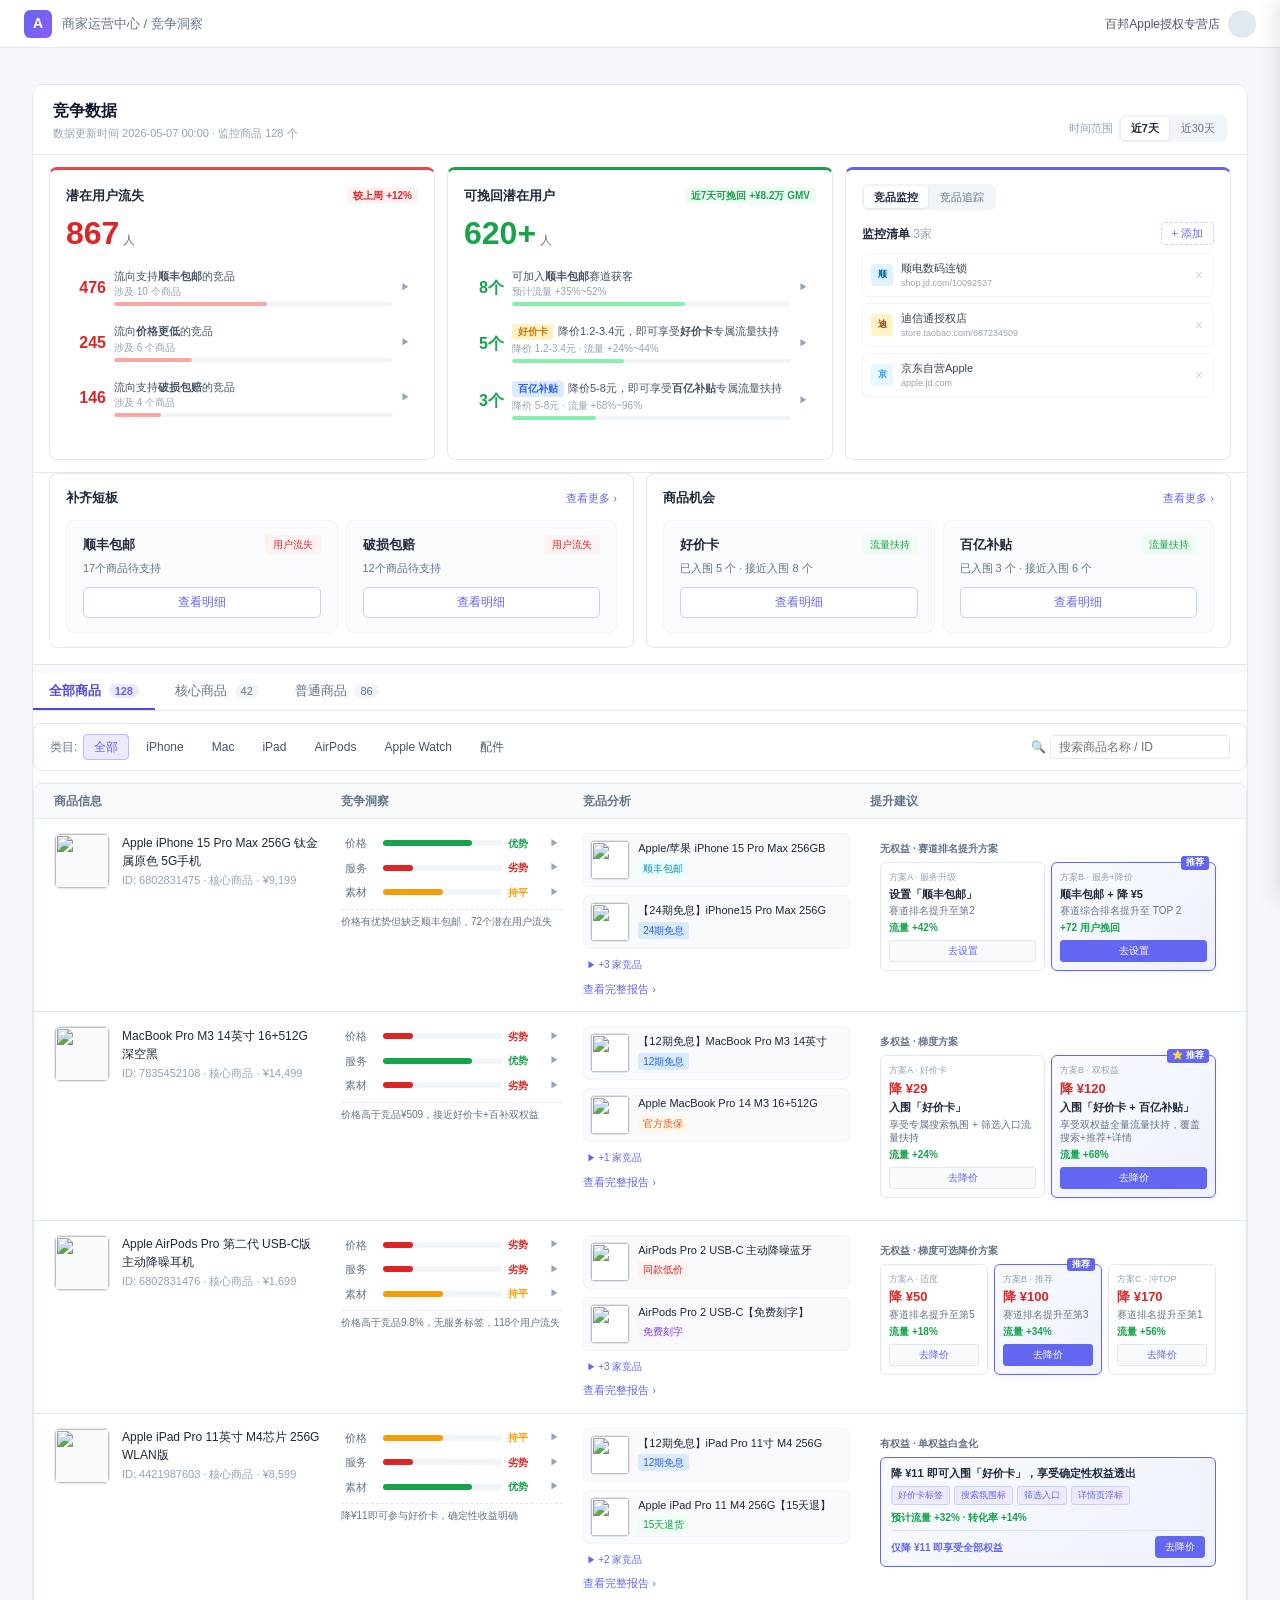
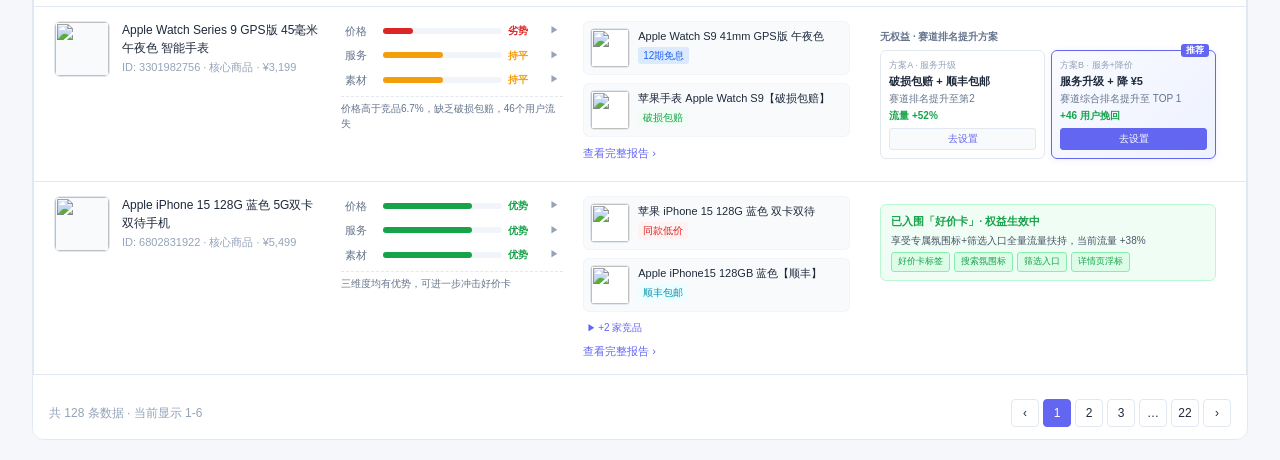
==== competitive-insight-v4.html @ 62a511d1 "Add competitive-insight-v4.html" ====
<!DOCTYPE html>
<html lang="zh-CN">
<head>
    <meta charset="UTF-8">
    <meta http-equiv="Content-Type" content="text/html; charset=utf-8">
    <meta name="viewport" content="width=device-width, initial-scale=1.0">
    <title>竞争洞察</title>
    <style>
*{margin:0;padding:0;box-sizing:border-box}
body{font-family:-apple-system,"PingFang SC","Microsoft YaHei",sans-serif;background:#f5f7fa;color:#1e293b;font-size:13px;line-height:1.5}
.header{display:flex;align-items:center;justify-content:space-between;padding:0 24px;height:48px;background:#fff;border-bottom:1px solid #e2e8f0}
.h-l{display:flex;align-items:center;gap:10px}
.logo{width:28px;height:28px;border-radius:6px;background:linear-gradient(135deg,#6366f1,#8b5cf6);color:#fff;display:flex;align-items:center;justify-content:center;font-weight:700;font-size:14px}
.h-t{font-size:13px;color:#64748b}
.h-r{display:flex;align-items:center;gap:8px;font-size:12px;color:#475569}
.avatar{width:28px;height:28px;border-radius:50%;background:#e2e8f0}
.container{max-width:1600px;margin:0 auto;padding:20px 32px}
.page-title{font-size:20px;font-weight:700;color:#0f172a}
.page-desc{font-size:12px;color:#94a3b8;margin-top:2px}

/* ===== 统一面板容器 ===== */
.dash-wrap{margin-top:16px;background:#f8fafc;border:1px solid #e2e8f0;border-radius:12px;overflow:hidden}
.dash-head{padding:12px 20px;background:#fff;border-bottom:1px solid #e2e8f0;display:flex;align-items:center;justify-content:space-between}
.dash-title{font-size:14px;font-weight:600;color:#0f172a;display:flex;align-items:center;gap:8px}
.dash-title-dot{width:6px;height:6px;border-radius:50%;background:#6366f1}
.dash-hint{font-size:11px;color:#94a3b8}
.dash-body{padding:0}
.dash-section{background:#fff;border-bottom:1px solid #e2e8f0}
.dash-section:last-child{border-bottom:none}
.dash-section-head{display:flex;align-items:center;gap:8px;padding:8px 16px;background:#fafbfc;border-bottom:1px solid #f1f5f9}
.dash-section-title{font-size:12px;font-weight:600;color:#475569;display:flex;align-items:center;gap:6px}
.dash-section-title .d-count{font-size:10px;padding:1px 6px;border-radius:8px;background:#e2e8f0;color:#64748b;font-weight:500}

/* ===== 竞争数据模块头部 ===== */
.ci-header{display:flex;align-items:flex-end;justify-content:space-between;padding:14px 20px 12px;background:#fff;border-bottom:1px solid #e2e8f0}
.ci-title{font-size:16px;font-weight:700;color:#0f172a}
.ci-meta{font-size:11px;color:#94a3b8;margin-top:2px}
.ci-filters{display:flex;align-items:center;gap:16px}
.ci-filter-group{display:flex;align-items:center;gap:6px}
.ci-filter-label{font-size:11px;color:#94a3b8;white-space:nowrap}
.ci-filter-tabs{display:flex;gap:2px;background:#f1f5f9;border-radius:6px;padding:2px}
.ci-filter-tab{font-size:11px;padding:3px 10px;border-radius:4px;color:#64748b;cursor:pointer;transition:all .15s;white-space:nowrap}
.ci-filter-tab:hover{color:#475569}
.ci-filter-tab.active{background:#fff;color:#1e293b;font-weight:600;box-shadow:0 1px 3px rgba(0,0,0,.08)}

/* ===== 三列顶行布局 ===== */
.top-row{display:grid;grid-template-columns:1fr 1fr 1fr;gap:12px;padding:12px 16px;background:#fff}

/* ===== 统一数据卡片风格 ===== */
.stat-card{padding:16px;border-radius:8px;background:#fff;border:1px solid #e2e8f0;position:relative}
.stat-card.loss{border-top:3px solid #ef4444}
.stat-card.recover{border-top:3px solid #16a34a}
.stat-card.monitor{border-top:3px solid #6366f1}

.stat-card-header{display:flex;align-items:center;justify-content:space-between;margin-bottom:12px}
.stat-card-title{font-size:13px;font-weight:600;color:#1e293b}
.stat-card-trend{font-size:10px;padding:1px 6px;border-radius:3px;font-weight:600}
.stat-card-trend.up{background:#fef2f2;color:#dc2626}
.stat-card-trend.down{background:#f0fdf4;color:#16a34a}

.stat-hero{display:flex;align-items:baseline;gap:4px;margin-bottom:14px}
.stat-hero-num{font-size:32px;font-weight:800;line-height:1}
.stat-card.loss .stat-hero-num{color:#dc2626}
.stat-card.recover .stat-hero-num{color:#16a34a}
.stat-card.monitor .stat-hero-num{color:#6366f1}
.stat-hero-unit{font-size:12px;color:#64748b}

/* 指标列表 - 统一风格 */
.stat-metric-list{display:flex;flex-direction:column;gap:6px;min-height:180px}
.stat-metric{display:flex;align-items:center;gap:8px;padding:6px 8px;border-radius:6px;cursor:pointer;transition:all .15s}
.stat-metric:hover{background:#f8fafc}
.stat-metric.active{background:#f1f5f9}
.sm-num{font-size:16px;font-weight:700;min-width:32px;text-align:right}
.stat-card.loss .sm-num{color:#dc2626}
.stat-card.recover .sm-num{color:#16a34a}
.sm-body{flex:1;min-width:0}
.sm-label{font-size:11px;color:#475569;font-weight:500;line-height:1.3}
.sm-sub{font-size:10px;color:#94a3b8;margin-top:1px}
.sm-bar{height:4px;border-radius:2px;background:#f1f5f9;margin-top:3px;overflow:hidden}
.sm-bar-fill{height:100%;border-radius:2px}
.stat-card.loss .sm-bar-fill{background:#fca5a5}
.stat-card.recover .sm-bar-fill{background:#86efac}
.sm-toggle{font-size:9px;color:#94a3b8;transition:transform .2s;flex-shrink:0}
.stat-metric.expanded .sm-toggle{transform:rotate(90deg);color:#6366f1}

/* 指标展开详情 */
.sm-detail{display:none;margin-top:4px;padding:6px 8px;background:#f8fafc;border-radius:4px}
.sm-detail.show{display:block}
.sm-detail-products{display:flex;flex-wrap:wrap;gap:3px}
.sm-detail-prod{display:flex;align-items:center;gap:3px;padding:2px 5px;border-radius:3px;background:#fff;border:1px solid #e2e8f0;font-size:9px;color:#475569}
.sm-detail-prod img{width:16px;height:16px;border-radius:2px}

/* ===== 竞品监控面板（右列） ===== */
.monitor-panel{padding:14px 16px;border-radius:8px;background:#fff;border:1px solid #e2e8f0;border-top:3px solid #6366f1;display:flex;flex-direction:column}
.mp-tabs{display:flex;gap:2px;background:#f1f5f9;border-radius:6px;padding:2px;margin-bottom:12px;width:fit-content}
.mp-tab{font-size:11px;padding:3px 10px;border-radius:4px;color:#64748b;cursor:pointer;transition:all .15s}
.mp-tab:hover{color:#475569}
.mp-tab.active{background:#fff;color:#1e293b;font-weight:600;box-shadow:0 1px 3px rgba(0,0,0,.08)}
.mp-header{display:flex;align-items:center;justify-content:space-between;margin-bottom:8px}
.mp-title{font-size:13px;font-weight:600;color:#1e293b}
.mp-add-btn{padding:3px 10px;background:none;border:1px dashed #c7d2fe;border-radius:4px;font-size:11px;color:#6366f1;cursor:pointer;transition:all .12s}
.mp-add-btn:hover{background:#f5f3ff;border-style:solid}
.mp-add-row{display:none;align-items:center;gap:6px;padding:6px 8px;background:#fafbff;border:1px solid #e2e8f0;border-radius:4px;margin-bottom:8px}
.mp-input{flex:1;padding:5px 8px;border:1px solid #c7d2fe;border-radius:4px;font-size:12px;outline:none;background:#fff}
.mp-input:focus{border-color:#6366f1;box-shadow:0 0 0 2px rgba(99,102,241,.1)}
.mp-add-go{padding:4px 10px;background:#6366f1;color:#fff;border:none;border-radius:4px;font-size:11px;cursor:pointer}
.mp-add-go:hover{background:#4f46e5}
.mp-cancel{padding:4px 8px;background:none;border:1px solid #e2e8f0;border-radius:4px;font-size:11px;color:#64748b;cursor:pointer}
.mp-cancel:hover{background:#f8fafc}
.mp-divider{height:1px;background:#f1f5f9;margin:4px 0 8px}
.monitor-list-compact{display:flex;flex-direction:column;gap:6px;flex:1}
.mi-row{display:flex;align-items:center;gap:8px;padding:6px 8px;border:1px solid #f1f5f9;border-radius:6px;background:#fff;transition:all .12s}
.mi-row:hover{border-color:#e2e8f0;box-shadow:0 1px 4px rgba(0,0,0,.04)}
.mi-ico{width:22px;height:22px;display:flex;align-items:center;justify-content:center;font-weight:700;border-radius:4px;font-size:9px;flex-shrink:0}
.mi-meta{min-width:0;flex:1}
.mi-name{font-size:11px;font-weight:500;color:#374151;white-space:nowrap;overflow:hidden;text-overflow:ellipsis}
.mi-url{font-size:9px;color:#9ca3af;white-space:nowrap;overflow:hidden;text-overflow:ellipsis;max-width:160px}
.mi-remove{background:none;border:none;color:#d1d5db;font-size:14px;cursor:pointer;padding:0 2px;flex-shrink:0}
.mi-remove:hover{color:#ef4444}
.mi-action{transition:color .12s}
.mi-action:hover{color:#4338ca}


/* 竞品追踪内容 */
.mp-track-content{display:none}
.mp-track-content.active{display:flex;flex-direction:column;flex:1}

/* 动态订阅追踪 */
.mp-sub-toggle{display:flex;align-items:center;justify-content:space-between;padding:8px 0;cursor:pointer;user-select:none}
.mp-sub-toggle-text{font-size:11px;font-weight:600;color:#475569}
.mp-sub-toggle-arrow{font-size:10px;color:#94a3b8;transition:transform .2s}
.mp-sub-toggle.expanded .mp-sub-toggle-arrow{transform:rotate(90deg);color:#6366f1}
.mp-sub-list{display:none;flex-direction:column;gap:6px;padding-top:4px}
.mp-sub-list.show{display:flex}
.sub-row{display:flex;align-items:center;justify-content:space-between;padding:3px 6px;border-radius:4px;transition:background .12s}
.sub-row:hover{background:#f1f5f9}
.sub-info .sub-t{font-size:10px;font-weight:500;color:#1e293b}
.sub-info .sub-s{font-size:9px;color:#6b7280;margin-top:1px}
.toggle-sw{width:30px;height:15px;background:#e2e8f0;border-radius:8px;position:relative;cursor:pointer;transition:.2s;flex-shrink:0}
.toggle-sw::before{content:"";position:absolute;left:2px;top:2px;width:11px;height:11px;background:#fff;border-radius:50%;transition:.2s;box-shadow:0 1px 2px rgba(0,0,0,.1)}
.toggle-sw.on{background:#6366f1}
.toggle-sw.on::before{left:17px}

/* ===== 能力提升建议模块 ===== */
.suggest-header{padding:14px 16px 10px}
.suggest-title{font-size:15px;font-weight:700;color:#1e293b}
.suggest-grid{display:grid;grid-template-columns:1fr 1fr;gap:12px;padding:0 16px 16px}
.suggest-panel{background:#fff;border:1px solid #e2e8f0;border-radius:8px;padding:14px 16px}
.suggest-panel-header{display:flex;align-items:center;justify-content:space-between;margin-bottom:12px}
.suggest-panel-title{font-size:13px;font-weight:600;color:#1e293b}
.suggest-more{font-size:11px;color:#6366f1;cursor:pointer;text-decoration:none}
.suggest-more:hover{text-decoration:underline}
.suggest-cards-h{display:grid;grid-template-columns:1fr 1fr;gap:8px}
.suggest-card-h{background:#fafbfc;border:1px solid #f1f5f9;border-radius:8px;padding:14px 16px;transition:all .12s}
.suggest-card-h:hover{border-color:#e2e8f0;background:#fff}
.suggest-card-h-top{display:flex;align-items:center;justify-content:space-between;margin-bottom:6px}
.suggest-card-h-name{font-size:13px;font-weight:600;color:#1e293b}
.suggest-tag-h{font-size:10px;padding:2px 8px;border-radius:4px;font-weight:500}
.suggest-tag-h.loss{background:#fef2f2;color:#dc2626}
.suggest-tag-h.gain{background:#f0fdf4;color:#16a34a}
.suggest-card-h-desc{font-size:11px;color:#64748b;margin-bottom:10px}
.suggest-detail-btn{width:100%;padding:6px 0;background:#fff;border:1px solid #c7d2fe;border-radius:5px;font-size:12px;color:#6366f1;cursor:pointer;font-weight:500;transition:all .12s}
.suggest-detail-btn:hover{background:#6366f1;color:#fff;border-color:#6366f1}
.suggest-cards{display:flex;flex-direction:column;gap:8px}
.suggest-card{display:flex;align-items:center;justify-content:space-between;padding:10px 12px;border:1px solid #f1f5f9;border-radius:6px;background:#fafbfc;transition:all .12s}
.suggest-card:hover{border-color:#e2e8f0;background:#fff}
.suggest-card-left{min-width:0;flex:1}
.suggest-card-name{font-size:12px;font-weight:600;color:#1e293b}
.suggest-card-desc{font-size:11px;color:#64748b;margin-top:2px}
.suggest-card-right{display:flex;align-items:center;gap:8px;flex-shrink:0}
.suggest-tag{font-size:10px;padding:2px 6px;border-radius:3px;font-weight:500}
.suggest-tag.loss{background:#fef2f2;color:#dc2626}
.suggest-tag.gain{background:#f0fdf4;color:#16a34a}
.suggest-btn{padding:4px 10px;background:#fff;border:1px solid #c7d2fe;border-radius:4px;font-size:11px;color:#6366f1;cursor:pointer;transition:all .12s;white-space:nowrap}
.suggest-btn:hover{background:#6366f1;color:#fff;border-color:#6366f1}

/* 筛选标签联动高亮 */
.filter-active{display:none;align-items:center;gap:6px;padding:8px 16px;background:#eef2ff;border-bottom:1px solid #c7d2fe;font-size:11px;color:#4f46e5}
.filter-active.show{display:flex}
.filter-active-tag{padding:2px 8px;background:#6366f1;color:#fff;border-radius:3px;font-weight:500}
.filter-active-clear{cursor:pointer;color:#6366f1;text-decoration:underline;margin-left:auto}

/* ===== Tab + Filter ===== */
.tab-bar{margin-top:8px;display:flex;gap:4px;border-bottom:1px solid #e2e8f0}
.tab-item{padding:8px 16px;font-size:13px;color:#64748b;cursor:pointer;border-bottom:2px solid transparent;transition:all .15s}
.tab-item:hover{color:#4f46e5}
.tab-item.active{color:#4f46e5;font-weight:600;border-color:#4f46e5}
.tab-count{font-size:11px;background:#f1f5f9;border-radius:8px;padding:1px 6px;margin-left:4px}
.tab-item.active .tab-count{background:#ede9fe;color:#6366f1}

.filter-bar{margin-top:12px;display:flex;align-items:center;gap:12px;padding:10px 16px;background:#fff;border-radius:8px;border:1px solid #e2e8f0;flex-wrap:wrap}
.f-g{display:flex;align-items:center;gap:6px}
.f-l{font-size:12px;color:#64748b;white-space:nowrap}
.f-tag{font-size:12px;padding:3px 10px;border-radius:4px;color:#475569;cursor:pointer;transition:all .12s;border:1px solid transparent}
.f-tag:hover{background:#f1f5f9}
.f-tag.active{background:#ede9fe;color:#6366f1;border-color:#c4b5fd;font-weight:500}
.f-sep{width:1px;height:20px;background:#e2e8f0;margin:0 4px}
.search-box{margin-left:auto;display:flex;align-items:center;gap:4px;font-size:12px;color:#94a3b8}
.search-box input{border:1px solid #e2e8f0;border-radius:4px;padding:4px 8px;font-size:12px;width:180px;outline:none}
.search-box input:focus{border-color:#6366f1}

/* ===== Table ===== */
.th{display:grid;grid-template-columns:2.4fr 2fr 2.4fr 3.2fr;gap:20px;padding:8px 20px;background:#f8fafc;border:1px solid #e2e8f0;border-radius:8px 8px 0 0;margin-top:12px;font-size:12px;font-weight:600;color:#64748b}
.tr{display:grid;grid-template-columns:2.4fr 2fr 2.4fr 3.2fr;gap:20px;padding:14px 20px;background:#fff;border:1px solid #e2e8f0;border-top:none;align-items:start;transition:background .12s}
.tr:hover{background:#fafbff}
.tr:last-of-type{border-radius:0 0 8px 8px}

/* Product info */
.p-info{display:flex;gap:12px;align-items:center}
.p-img{width:56px;height:56px;border-radius:6px;overflow:hidden;flex-shrink:0;background:#f8fafc;border:1px solid #e2e8f0}
.p-img img{width:100%;height:100%;object-fit:cover}
.p-detail{min-width:0}
.p-name{font-size:12px;font-weight:500;color:#1e293b;display:-webkit-box;-webkit-line-clamp:2;-webkit-box-orient:vertical;overflow:hidden}
.p-meta{font-size:11px;color:#94a3b8;margin-top:2px}

/* 竞争洞察列 */
.insight-cell{display:flex;flex-direction:column;gap:4px}
.dim-row{display:flex;align-items:center;gap:8px;font-size:11px;cursor:pointer;padding:4px 6px;border-radius:4px;transition:background .12s}
.dim-row:hover{background:#f1f5f9}
.dim-label{color:#64748b;width:32px;flex-shrink:0;font-weight:500}
.dim-expand-icon{font-size:9px;color:#94a3b8;transition:transform .2s;margin-left:auto}
.dim-row{display:flex;align-items:center;gap:6px;font-size:11px;cursor:pointer;padding:2px 4px;border-radius:4px;transition:background .12s}
.dim-row:hover{background:#f1f5f9}
.dim-label{color:#64748b;width:32px;flex-shrink:0}
.dim-bar-wrap{flex:1;height:6px;border-radius:3px;background:#f1f5f9;position:relative;max-width:120px}
.dim-bar{height:100%;border-radius:3px}
.dim-bar.high{background:#16a34a}
.dim-bar.mid{background:#f59e0b}
.dim-bar.low{background:#dc2626}
.dim-text{font-size:10px;font-weight:600;min-width:36px}
.dim-text.high{color:#16a34a}
.dim-text.mid{color:#f59e0b}
.dim-text.low{color:#dc2626}
.dim-expand-icon{font-size:9px;color:#94a3b8;transition:transform .2s;margin-left:auto}
.dim-row.expanded .dim-expand-icon{transform:rotate(90deg);color:#6366f1}
.insight-summary{font-size:10px;color:#64748b;margin-top:2px;padding-top:4px;border-top:1px dashed #e2e8f0}

/* Expandable detail panel */
.dim-detail{display:none;margin:2px 0 4px;padding:10px;border-radius:6px;background:#fff;border:1px solid #e2e8f0;box-shadow:0 2px 8px rgba(0,0,0,.04);animation:slideDown .2s ease}
.dim-detail.show{display:block}
@keyframes slideDown{from{opacity:0;transform:translateY(-4px)}to{opacity:1;transform:translateY(0)}}

/* Price trend mini chart */
.price-chart{width:100%;height:80px;position:relative;margin-bottom:6px}
.price-chart canvas{width:100%;height:100%}
.price-chart-header{display:flex;align-items:center;justify-content:space-between;margin-bottom:6px}
.price-chart-title{font-size:11px;font-weight:600;color:#1e293b}
.price-chart-tabs{display:flex;gap:4px}
.price-chart-tab{font-size:10px;padding:1px 6px;border-radius:3px;color:#94a3b8;cursor:pointer}
.price-chart-tab.active{background:#f1f5f9;color:#475569;font-weight:500}
.price-stats{display:flex;gap:12px;margin-top:6px;padding-top:6px;border-top:1px solid #f1f5f9}
.price-stat{display:flex;flex-direction:column;gap:1px}
.price-stat-label{font-size:9px;color:#94a3b8}
.price-stat-value{font-size:11px;font-weight:600;color:#1e293b}
.price-stat-value.low-price{color:#dc2626}
.price-stat-value.my-price{color:#6366f1}

/* Price bar chart (simplified visual) */
.price-bars{display:flex;flex-direction:column;gap:4px;margin-top:4px}
.price-bar-row{display:flex;align-items:center;gap:6px;font-size:10px}
.price-bar-label{width:56px;flex-shrink:0;color:#64748b;overflow:hidden;text-overflow:ellipsis;white-space:nowrap}
.price-bar-track{flex:1;height:14px;border-radius:3px;background:#f8fafc;position:relative;overflow:hidden}
.price-bar-fill{height:100%;border-radius:3px;display:flex;align-items:center;justify-content:flex-end;padding-right:4px;font-size:9px;color:#fff;font-weight:600}
.price-bar-fill.mine{background:linear-gradient(90deg,#818cf8,#6366f1)}
.price-bar-fill.comp{background:linear-gradient(90deg,#fca5a5,#dc2626)}
.price-bar-fill.comp-ok{background:linear-gradient(90deg,#86efac,#16a34a)}
.price-bar-amount{font-size:10px;color:#475569;margin-left:4px;white-space:nowrap}

/* Service detail panel */
.service-grid{display:grid;grid-template-columns:1fr 1fr;gap:6px}
.service-item{display:flex;align-items:center;gap:4px;padding:4px 6px;border-radius:4px;background:#f8fafc;font-size:10px}
.service-dot{width:6px;height:6px;border-radius:50%;flex-shrink:0}
.service-dot.has{background:#16a34a}
.service-dot.no{background:#dc2626}
.service-name{color:#475569}
.service-status{margin-left:auto;font-weight:600;font-size:9px}
.service-status.has{color:#16a34a}
.service-status.no{color:#dc2626}

/* Content/素材 detail panel */
.content-compare{display:flex;flex-direction:column;gap:6px}
.content-row{display:flex;align-items:center;gap:6px;font-size:10px}
.content-label{color:#64748b;width:48px;flex-shrink:0}
.content-score{display:flex;gap:2px}
.content-star{width:10px;height:10px;border-radius:2px}
.content-star.filled{background:#f59e0b}
.content-star.empty{background:#e2e8f0}

/* Comp cell */
.comp-cell{display:flex;flex-direction:column;gap:8px;font-size:11px}
.comp-item{display:flex;gap:8px;align-items:flex-start;padding:6px;border-radius:6px;background:#f8fafc;border:1px solid #f1f5f9;transition:all .12s}
.comp-item:hover{border-color:#c7d2fe;background:#fafbff}
.comp-thumb{width:40px;height:40px;border-radius:4px;overflow:hidden;flex-shrink:0;background:#fff;border:1px solid #e2e8f0}
.comp-thumb img{width:100%;height:100%;object-fit:cover}
.comp-detail{flex:1;min-width:0;display:flex;flex-direction:column;gap:3px}
.comp-title{font-size:11px;color:#1e293b;font-weight:500;overflow:hidden;text-overflow:ellipsis;white-space:nowrap}
.comp-tags{display:flex;gap:4px;flex-wrap:wrap}
.c-tag{font-size:10px;padding:1px 5px;border-radius:3px;white-space:nowrap}
.t-price{background:#fef2f2;color:#dc2626}
.t-stage{background:#dbeafe;color:#2563eb}
.t-ship{background:#ecfeff;color:#0891b2}
.t-return{background:#f0fdf4;color:#16a34a}
.t-engrave{background:#faf5ff;color:#7c3aed}
.t-warranty{background:#fff7ed;color:#ea580c}
.comp-more{font-size:10px;color:#6366f1;padding-left:4px;cursor:pointer;user-select:none}
.comp-more:hover{text-decoration:underline}
.comp-more .comp-more-icon{display:inline-block;transition:transform .2s;font-size:9px;margin-right:2px}
.comp-more.expanded .comp-more-icon{transform:rotate(90deg)}
.comp-extra{display:none;margin-top:4px;padding-top:6px;border-top:1px dashed #e2e8f0;animation:slideDown .2s ease}
.comp-extra.show{display:flex;flex-direction:column;gap:6px}
.comp-report{font-size:11px;color:#6366f1;text-decoration:none;cursor:pointer}
.comp-report:hover{text-decoration:underline}

/* 提升建议 - 卡片式布局 */
/* 提升建议 - 卡片式布局（紧凑） */
.suggest-cell{padding:8px 10px;display:flex;flex-direction:column;gap:6px}
.sg-header{font-size:10px;font-weight:600;color:#64748b;margin-bottom:0}
.sg-options{display:flex;gap:6px}
.sg-opt{flex:1;padding:8px 8px;border-radius:6px;border:1px solid #e2e8f0;background:#fff;cursor:pointer;transition:all .15s;position:relative}
.sg-opt:hover{border-color:#c7d2fe;box-shadow:0 1px 4px rgba(99,102,241,.08)}
.sg-opt.recommended{border-color:#6366f1;background:linear-gradient(135deg,#fafbff,#eef2ff);box-shadow:0 1px 6px rgba(99,102,241,.1)}
.sg-opt-badge{position:absolute;top:-7px;right:6px;font-size:9px;padding:1px 5px;border-radius:3px;background:#6366f1;color:#fff;font-weight:600;line-height:1.3}
.sg-opt-label{font-size:9px;color:#94a3b8;margin-bottom:1px}
.sg-opt-title{font-size:11px;font-weight:600;color:#1e293b;margin-bottom:2px}
.sg-opt-price{font-size:13px;font-weight:700;color:#dc2626;margin-bottom:1px}
.sg-opt-desc{font-size:10px;color:#64748b;line-height:1.3}
.sg-opt-gain{font-size:10px;color:#16a34a;font-weight:600;margin-top:3px}
.sg-opt-btn{display:block;width:100%;margin-top:5px;padding:3px 0;background:#f8fafc;color:#6366f1;border:1px solid #e2e8f0;border-radius:3px;font-size:10px;font-weight:500;cursor:pointer;text-align:center;transition:all .12s}
.sg-opt-btn:hover{background:#eef2ff;border-color:#c7d2fe}
.sg-opt.recommended .sg-opt-btn{background:#6366f1;color:#fff;border-color:#6366f1}
.sg-opt.recommended .sg-opt-btn:hover{background:#4f46e5}
.sg-btn{padding:4px 10px;background:#6366f1;color:#fff;border:none;border-radius:4px;font-size:10px;font-weight:500;cursor:pointer;white-space:nowrap;flex-shrink:0}
.sg-btn:hover{background:#4f46e5}

/* 权益白盒化 */
.sg-benefit{padding:8px 10px;border:1.5px solid #6366f1;border-radius:6px;background:linear-gradient(135deg,#fafbff,#eef2ff)}
.sg-benefit-title{font-size:11px;font-weight:600;color:#1e293b;margin-bottom:5px;line-height:1.4}
.sg-benefit-items{display:flex;gap:4px;flex-wrap:wrap;margin-bottom:5px}
.sg-benefit-item{padding:2px 6px;border-radius:3px;font-size:9px;font-weight:500;background:#ede9fe;color:#6366f1;border:1px solid #c7d2fe}
.sg-benefit-gain{font-size:10px;color:#16a34a;font-weight:600;margin-bottom:5px}
.sg-benefit-footer{display:flex;align-items:center;justify-content:space-between;padding-top:5px;border-top:1px solid #e0e0f6}
.sg-benefit-note{font-size:10px;color:#6366f1;font-weight:600}

/* 已享受状态 */
.sg-done{padding:8px 10px;border-radius:6px;background:#f0fdf4;border:1px solid #bbf7d0}
.sg-done-title{font-size:11px;font-weight:600;color:#16a34a;margin-bottom:4px}
.sg-done-desc{font-size:10px;color:#475569;margin-bottom:4px}
.sg-done-items{display:flex;gap:4px;flex-wrap:wrap}
.sg-done-item{padding:2px 6px;border-radius:3px;font-size:9px;font-weight:500;background:#dcfce7;color:#16a34a;border:1px solid #86efac}

/* Pagination */
.pgn-bar{display:flex;align-items:center;justify-content:space-between;padding:12px 16px;margin-top:12px}
.pgn-info{font-size:12px;color:#94a3b8}
.pgn{display:flex;gap:4px}
.pg-btn{width:28px;height:28px;display:flex;align-items:center;justify-content:center;border-radius:4px;font-size:12px;cursor:pointer;border:1px solid #e2e8f0;background:#fff;transition:all .12s}
.pg-btn:hover{border-color:#6366f1}
.pg-btn.active{background:#6366f1;color:#fff;border-color:#6366f1}

.up{color:#16a34a}
.down{color:#dc2626}

/* 执行成功弹窗 */
.exec-modal-mask{position:fixed;top:0;left:0;right:0;bottom:0;background:rgba(0,0,0,.4);z-index:9998;opacity:0;pointer-events:none;transition:opacity .25s}
.exec-modal-mask.show{opacity:1;pointer-events:auto}
.exec-modal{position:fixed;top:50%;left:50%;transform:translate(-50%,-50%) scale(.9);background:#fff;border-radius:12px;padding:32px 28px 24px;box-shadow:0 20px 60px rgba(0,0,0,.15);z-index:9999;width:360px;text-align:center;opacity:0;pointer-events:none;transition:all .25s ease}
.exec-modal.show{opacity:1;transform:translate(-50%,-50%) scale(1);pointer-events:auto}
.exec-modal-icon{width:48px;height:48px;border-radius:50%;background:#f0fdf4;border:2px solid #86efac;color:#16a34a;display:flex;align-items:center;justify-content:center;font-size:22px;font-weight:700;margin:0 auto 14px}
.exec-modal-title{font-size:16px;font-weight:700;color:#1e293b;margin-bottom:6px}
.exec-modal-desc{font-size:13px;color:#475569;line-height:1.6;margin-bottom:16px}
.exec-modal-highlight{display:inline-flex;align-items:center;gap:4px;padding:6px 12px;background:#fffbeb;border:1px solid #fde68a;border-radius:6px;font-size:12px;color:#92400e;font-weight:500;margin-bottom:18px}
.exec-modal-btn{padding:8px 24px;background:#6366f1;color:#fff;border:none;border-radius:6px;font-size:13px;font-weight:500;cursor:pointer;transition:background .12s}
.exec-modal-btn:hover{background:#4f46e5}

/* 明细弹窗 - 右侧抽屉 */
.detail-modal-mask{position:fixed;top:0;left:0;right:0;bottom:0;background:rgba(0,0,0,.3);z-index:9998;opacity:0;pointer-events:none;transition:opacity .3s}
.detail-modal-mask.show{opacity:1;pointer-events:auto}
.detail-modal{position:fixed;top:0;right:0;bottom:0;width:720px;background:#fff;box-shadow:-4px 0 20px rgba(0,0,0,.1);z-index:9999;transform:translateX(100%);transition:transform .3s ease;display:flex;flex-direction:column}
.detail-modal.show{transform:translateX(0)}
.detail-modal-header{display:flex;align-items:center;justify-content:space-between;padding:18px 20px 14px;border-bottom:1px solid #f1f5f9;flex-shrink:0}
.detail-modal-title{font-size:15px;font-weight:700;color:#1e293b}
.detail-modal-sub{font-size:12px;color:#64748b;margin-top:2px}
.detail-modal-close{background:none;border:none;font-size:20px;color:#94a3b8;cursor:pointer;padding:4px 8px;line-height:1;border-radius:4px;transition:all .12s}
.detail-modal-close:hover{background:#f1f5f9;color:#475569}
.detail-modal-actions{padding:12px 20px;border-bottom:1px solid #f1f5f9;flex-shrink:0}
.detail-modal-batch{padding:7px 16px;background:#6366f1;color:#fff;border:none;border-radius:6px;font-size:12px;font-weight:500;cursor:pointer;transition:background .12s}
.detail-modal-batch:hover{background:#4f46e5}
.detail-modal-list{overflow-y:auto;flex:1;padding:14px 20px 20px}
.detail-item{display:flex;align-items:center;gap:12px;padding:12px 14px;border:1px solid #f1f5f9;border-radius:8px;margin-bottom:8px;background:#fafbfc;transition:all .12s}
.detail-item:hover{border-color:#e2e8f0;background:#fff}
.detail-item-img{width:48px;height:48px;border-radius:6px;object-fit:cover;flex-shrink:0}
.detail-item-info{flex:1;min-width:0}
.detail-item-name{font-size:12px;font-weight:600;color:#1e293b;white-space:nowrap;overflow:hidden;text-overflow:ellipsis}
.detail-item-meta{font-size:11px;color:#64748b;margin-top:2px}
.detail-item-problem{font-size:11px;color:#dc2626;margin-top:4px;display:flex;align-items:center;gap:4px}
.detail-item-problem::before{content:"";display:inline-block;width:6px;height:6px;border-radius:50%;background:#dc2626;flex-shrink:0}
.detail-item-actions{display:flex;gap:6px;flex-shrink:0}
.detail-item-btn{padding:5px 10px;background:#fff;border:1px solid #c7d2fe;border-radius:4px;font-size:11px;color:#6366f1;cursor:pointer;transition:all .12s;white-space:nowrap}
.detail-item-btn:hover{background:#6366f1;color:#fff;border-color:#6366f1}
.detail-item-btn.set{background:#6366f1;color:#fff;border-color:#6366f1}
.detail-item-full{padding:16px;border:1px solid #f1f5f9;border-radius:8px;margin-bottom:10px;background:#fafbfc;transition:all .12s}
.detail-item-full:hover{border-color:#e2e8f0;background:#fff}
.detail-item-full-head{display:flex;align-items:center;justify-content:space-between;margin-bottom:6px}
.detail-item-full-name{font-size:13px;font-weight:600;color:#1e293b}
.detail-item-full-desc{font-size:12px;color:#64748b;margin-bottom:10px}
.detail-item-full-actions{display:flex;gap:6px}
.detail-grid{display:grid;grid-template-columns:repeat(2,1fr);gap:12px}
.detail-grid-card{display:flex;flex-direction:column;gap:8px;padding:14px;border:1px solid #f1f5f9;border-radius:8px;background:#fafbfc;transition:all .12s}
.detail-grid-card:hover{border-color:#e2e8f0;background:#fff;box-shadow:0 2px 8px rgba(0,0,0,.04)}
.detail-grid-card-head{display:flex;align-items:center;justify-content:space-between}
.detail-grid-card-name{font-size:13px;font-weight:600;color:#1e293b}
.detail-grid-card-desc{font-size:12px;color:#64748b}
.detail-grid-card-btn{padding:7px 14px;background:#fff;border:1px solid #c7d2fe;border-radius:6px;font-size:12px;color:#6366f1;font-weight:500;cursor:pointer;transition:all .12s;align-self:flex-start}
.detail-grid-card-btn:hover{background:#6366f1;color:#fff;border-color:#6366f1}
.strategy-tag{display:inline-block;padding:1px 6px;border-radius:3px;font-size:10px;font-weight:600;line-height:1.4;vertical-align:middle;margin-right:4px}
.strategy-tag.goodprice{background:#fef3c7;color:#d97706}
.strategy-tag.subsidy{background:#dbeafe;color:#2563eb}
.strategy-tag.seckill{background:#fce7f3;color:#db2777}
</style>
</head>
<body>
<div class="header">
  <div class="h-l"><div class="logo">A</div><div class="h-t">商家运营中心 / 竞争洞察</div></div>
  <div class="h-r"><span>百邦Apple授权专营店</span><div class="avatar"></div></div>
</div>
<div class="container">

  <!-- ===== 统一面板 ===== -->
  <div class="dash-wrap">
    <div class="dash-body">

    <!-- 1. 竞争数据模块：头部 + 筛选 + 三列内容 -->
    <div class="dash-section">
      <!-- 模块头部 -->
      <div class="ci-header">
        <div>
          <div class="ci-title">竞争数据</div>
          <div class="ci-meta">数据更新时间 2026-05-07 00:00 · 监控商品 128 个</div>
        </div>
        <div class="ci-filters">
          <div class="ci-filter-group">
            <span class="ci-filter-label">时间范围</span>
            <div class="ci-filter-tabs" id="globalTimeFilter">
              <div class="ci-filter-tab active" data-range="7">近7天</div>
              <div class="ci-filter-tab" data-range="30">近30天</div>
            </div>
          </div>
        </div>
      </div>

      <!-- 筛选激活标签 -->
      <div class="filter-active" id="filterActive">
        当前筛选：<span class="filter-active-tag" id="filterTag"></span>
        <span class="filter-active-clear" onclick="clearFilter()">清除筛选</span>
      </div>

      <!-- 三列内容 -->
      <div class="top-row">
        <!-- 左列：潜在用户流失 -->
        <div class="stat-card loss">
          <div class="stat-card-header">
            <span class="stat-card-title">潜在用户流失</span>
            <span class="stat-card-trend up" data-7="较上周 +12%" data-30="较上月 +18%">较上周 +12%</span>
          </div>
          <div class="stat-hero">
            <span class="stat-hero-num" data-7="867" data-30="1,243">867</span>
            <span class="stat-hero-unit">人</span>
          </div>
          <div class="stat-metric-list">
            <!-- 7天数据 -->
            <div class="stat-metric time-data" data-range="7" data-filter="shunfeng">
              <div class="sm-num">476</div>
              <div class="sm-body">
                <div class="sm-label">流向支持<strong>顺丰包邮</strong>的竞品</div>
                <div class="sm-sub">涉及 10 个商品</div>
                <div class="sm-bar"><div class="sm-bar-fill" style="width:55%"></div></div>
              </div>
              <span class="sm-toggle">▶</span>
              <div class="sm-detail">
                <div class="sm-detail-products">
                  <div class="sm-detail-prod"><img src="https://store.storeimages.cdn-apple.com/4982/as-images.apple.com/is/iphone-15-pro-finish-select-202309-6-7inch-naturaltitanium?wid=48&hei=48&fmt=jpeg&qlt=90"><span>iPhone 15 Pro Max</span></div>
                  <div class="sm-detail-prod"><img src="https://store.storeimages.cdn-apple.com/4982/as-images.apple.com/is/ipad-pro-13-select-wifi-spaceblack-202405?wid=48&hei=48&fmt=jpeg&qlt=90"><span>iPad Pro 11</span></div>
                  <div class="sm-detail-prod"><img src="https://store.storeimages.cdn-apple.com/4982/as-images.apple.com/is/s9-case-unselect-gallery-1-202309?wid=48&hei=48&fmt=jpeg&qlt=90"><span>Apple Watch S9</span></div>
                </div>
                <a class="mi-action" href="javascript:void(0)" style="display:block;margin-top:6px;font-size:11px;color:#6366f1;cursor:pointer " onclick="toggleViewAll(this)">查看全部 10 个商品 ›</a>
              </div>
            </div>
            <div class="stat-metric time-data" data-range="7" data-filter="price">
              <div class="sm-num">245</div>
              <div class="sm-body">
                <div class="sm-label">流向<strong>价格更低</strong>的竞品</div>
                <div class="sm-sub">涉及 6 个商品</div>
                <div class="sm-bar"><div class="sm-bar-fill" style="width:28%"></div></div>
              </div>
              <span class="sm-toggle">▶</span>
              <div class="sm-detail">
                <div class="sm-detail-products">
                  <div class="sm-detail-prod"><img src="https://store.storeimages.cdn-apple.com/4982/as-images.apple.com/is/mbp14-spaceblack-select-202410?wid=48&hei=48&fmt=jpeg&qlt=90"><span>MacBook Pro M3</span></div>
                  <div class="sm-detail-prod"><img src="https://store.storeimages.cdn-apple.com/4982/as-images.apple.com/is/MTJV3?wid=48&hei=48&fmt=jpeg&qlt=90"><span>AirPods Pro 2</span></div>
                </div>
                <a class="mi-action" href="javascript:void(0)" style="display:block;margin-top:6px;font-size:11px;color:#6366f1;cursor:pointer " onclick="toggleViewAll(this)">查看全部 6 个商品 ›</a>
              </div>
            </div>
            <div class="stat-metric time-data" data-range="7" data-filter="damage">
              <div class="sm-num">146</div>
              <div class="sm-body">
                <div class="sm-label">流向支持<strong>破损包赔</strong>的竞品</div>
                <div class="sm-sub">涉及 4 个商品</div>
                <div class="sm-bar"><div class="sm-bar-fill" style="width:17%"></div></div>
              </div>
              <span class="sm-toggle">▶</span>
              <div class="sm-detail">
                <div class="sm-detail-products">
                  <div class="sm-detail-prod"><img src="https://store.storeimages.cdn-apple.com/4982/as-images.apple.com/is/iphone-15-pro-finish-select-202309-6-7inch-naturaltitanium?wid=48&hei=48&fmt=jpeg&qlt=90"><span>iPhone 15 Pro</span></div>
                  <div class="sm-detail-prod"><img src="https://store.storeimages.cdn-apple.com/4982/as-images.apple.com/is/ipad-pro-13-select-wifi-spaceblack-202405?wid=48&hei=48&fmt=jpeg&qlt=90"><span>iPad Pro 13</span></div>
                </div>
                <a class="mi-action" href="javascript:void(0)" style="display:block;margin-top:6px;font-size:11px;color:#6366f1;cursor:pointer " onclick="toggleViewAll(this)">查看全部 4 个商品 ›</a>
              </div>
            </div>
            <!-- 30天数据 -->
            <div class="stat-metric time-data" data-range="30" data-filter="shunfeng" style="display:none">
              <div class="sm-num">682</div>
              <div class="sm-body">
                <div class="sm-label">流向支持<strong>顺丰包邮</strong>的竞品</div>
                <div class="sm-sub">涉及 14 个商品</div>
                <div class="sm-bar"><div class="sm-bar-fill" style="width:54%"></div></div>
              </div>
              <span class="sm-toggle">▶</span>
              <div class="sm-detail">
                <div class="sm-detail-products">
                  <div class="sm-detail-prod"><img src="https://store.storeimages.cdn-apple.com/4982/as-images.apple.com/is/iphone-15-pro-finish-select-202309-6-7inch-naturaltitanium?wid=48&hei=48&fmt=jpeg&qlt=90"><span>iPhone 15 Pro Max</span></div>
                  <div class="sm-detail-prod"><img src="https://store.storeimages.cdn-apple.com/4982/as-images.apple.com/is/mbp14-spaceblack-select-202410?wid=48&hei=48&fmt=jpeg&qlt=90"><span>MacBook Pro M3</span></div>
                  <div class="sm-detail-prod"><img src="https://store.storeimages.cdn-apple.com/4982/as-images.apple.com/is/ipad-pro-13-select-wifi-spaceblack-202405?wid=48&hei=48&fmt=jpeg&qlt=90"><span>iPad Pro 11</span></div>
                </div>
                <a class="mi-action" href="javascript:void(0)" style="display:block;margin-top:6px;font-size:11px;color:#6366f1;cursor:pointer " onclick="toggleViewAll(this)">查看全部 14 个商品 ›</a>
              </div>
            </div>
            <div class="stat-metric time-data" data-range="30" data-filter="price" style="display:none">
              <div class="sm-num">358</div>
              <div class="sm-body">
                <div class="sm-label">流向<strong>价格更低</strong>的竞品</div>
                <div class="sm-sub">涉及 8 个商品</div>
                <div class="sm-bar"><div class="sm-bar-fill" style="width:29%"></div></div>
              </div>
              <span class="sm-toggle">▶</span>
              <div class="sm-detail">
                <div class="sm-detail-products">
                  <div class="sm-detail-prod"><img src="https://store.storeimages.cdn-apple.com/4982/as-images.apple.com/is/ipad-pro-13-select-wifi-spaceblack-202405?wid=48&hei=48&fmt=jpeg&qlt=90"><span>iPad Pro 11 M4</span></div>
                  <div class="sm-detail-prod"><img src="https://store.storeimages.cdn-apple.com/4982/as-images.apple.com/is/MTJV3?wid=48&hei=48&fmt=jpeg&qlt=90"><span>AirPods Pro 2</span></div>
                </div>
                <a class="mi-action" href="javascript:void(0)" style="display:block;margin-top:6px;font-size:11px;color:#6366f1;cursor:pointer " onclick="toggleViewAll(this)">查看全部 8 个商品 ›</a>
              </div>
            </div>
            <div class="stat-metric time-data" data-range="30" data-filter="damage" style="display:none">
              <div class="sm-num">203</div>
              <div class="sm-body">
                <div class="sm-label">流向支持<strong>破损包赔</strong>的竞品</div>
                <div class="sm-sub">涉及 5 个商品</div>
                <div class="sm-bar"><div class="sm-bar-fill" style="width:17%"></div></div>
              </div>
              <span class="sm-toggle">▶</span>
              <div class="sm-detail">
                <div class="sm-detail-products">
                  <div class="sm-detail-prod"><img src="https://store.storeimages.cdn-apple.com/4982/as-images.apple.com/is/iphone-15-pro-finish-select-202309-6-7inch-naturaltitanium?wid=48&hei=48&fmt=jpeg&qlt=90"><span>iPhone 15 Pro</span></div>
                  <div class="sm-detail-prod"><img src="https://store.storeimages.cdn-apple.com/4982/as-images.apple.com/is/mbp14-spaceblack-select-202410?wid=48&hei=48&fmt=jpeg&qlt=90"><span>MacBook Pro 14</span></div>
                </div>
                <a class="mi-action" href="javascript:void(0)" style="display:block;margin-top:6px;font-size:11px;color:#6366f1;cursor:pointer " onclick="toggleViewAll(this)">查看全部 5 个商品 ›</a>
              </div>
            </div>
          </div>
        </div>

        <!-- 中列：可挽回潜在用户 -->
        <div class="stat-card recover">
          <div class="stat-card-header">
            <span class="stat-card-title">可挽回潜在用户</span>
            <span class="stat-card-trend down" data-7="近7天可挽回 +¥8.2万 GMV" data-30="近30天可挽回 +¥15.6万 GMV">近7天可挽回 +¥8.2万 GMV</span>
          </div>
          <div class="stat-hero">
            <span class="stat-hero-num" data-7="620+" data-30="1,180+">620+</span>
            <span class="stat-hero-unit">人</span>
          </div>
          <div class="stat-metric-list">
            <!-- 7天数据 -->
            <div class="stat-metric time-data" data-range="7" data-filter="shunfeng-recover">
              <div class="sm-num">8个</div>
              <div class="sm-body">
                <div class="sm-label">可加入<strong>顺丰包邮</strong>赛道获客</div>
                <div class="sm-sub">预计流量 +35%~52%</div>
                <div class="sm-bar"><div class="sm-bar-fill" style="width:62%"></div></div>
              </div>
              <span class="sm-toggle">▶</span>
              <div class="sm-detail">
                <div class="sm-detail-products">
                  <div class="sm-detail-prod"><img src="https://store.storeimages.cdn-apple.com/4982/as-images.apple.com/is/iphone-15-pro-finish-select-202309-6-7inch-naturaltitanium?wid=48&hei=48&fmt=jpeg&qlt=90"><span>iPhone 15 Pro Max</span></div>
                  <div class="sm-detail-prod"><img src="https://store.storeimages.cdn-apple.com/4982/as-images.apple.com/is/ipad-pro-13-select-wifi-spaceblack-202405?wid=48&hei=48&fmt=jpeg&qlt=90"><span>iPad Pro 11</span></div>
                  <div class="sm-detail-prod"><img src="https://store.storeimages.cdn-apple.com/4982/as-images.apple.com/is/s9-case-unselect-gallery-1-202309?wid=48&hei=48&fmt=jpeg&qlt=90"><span>Apple Watch S9</span></div>
                </div>
                <a class="mi-action" href="javascript:void(0)" style="display:block;margin-top:6px;font-size:11px;color:#6366f1;cursor:pointer " onclick="toggleViewAll(this)">查看全部 8 个商品 ›</a>
              </div>
            </div>
            <div class="stat-metric time-data" data-range="7" data-filter="goodprice">
              <div class="sm-num">5个</div>
              <div class="sm-body">
                <div class="sm-label"><span class="strategy-tag goodprice">好价卡</span>降价1.2-3.4元，即可享受<strong>好价卡</strong>专属流量扶持</div>
                <div class="sm-sub">降价 1.2-3.4元 · 流量 +24%~44%</div>
                <div class="sm-bar"><div class="sm-bar-fill" style="width:40%"></div></div>
              </div>
              <span class="sm-toggle">▶</span>
              <div class="sm-detail">
                <div class="sm-detail-products">
                  <div class="sm-detail-prod"><img src="https://store.storeimages.cdn-apple.com/4982/as-images.apple.com/is/ipad-pro-13-select-wifi-spaceblack-202405?wid=48&hei=48&fmt=jpeg&qlt=90"><span>iPad Pro 11 M4</span></div>
                  <div class="sm-detail-prod"><img src="https://store.storeimages.cdn-apple.com/4982/as-images.apple.com/is/mbp14-spaceblack-select-202410?wid=48&hei=48&fmt=jpeg&qlt=90"><span>MacBook Pro M3</span></div>
                </div>
                <a class="mi-action" href="javascript:void(0)" style="display:block;margin-top:6px;font-size:11px;color:#6366f1;cursor:pointer " onclick="toggleViewAll(this)">查看全部 5 个商品 ›</a>
              </div>
            </div>
            <div class="stat-metric time-data" data-range="7" data-filter="subsidy">
              <div class="sm-num">3个</div>
              <div class="sm-body">
                <div class="sm-label"><span class="strategy-tag subsidy">百亿补贴</span>降价5-8元，即可享受<strong>百亿补贴</strong>专属流量扶持</div>
                <div class="sm-sub">降价 5-8元 · 流量 +68%~96%</div>
                <div class="sm-bar"><div class="sm-bar-fill" style="width:30%"></div></div>
              </div>
              <span class="sm-toggle">▶</span>
              <div class="sm-detail">
                <div class="sm-detail-products">
                  <div class="sm-detail-prod"><img src="https://store.storeimages.cdn-apple.com/4982/as-images.apple.com/is/mbp14-spaceblack-select-202410?wid=48&hei=48&fmt=jpeg&qlt=90"><span>MacBook Pro M3</span></div>
                  <div class="sm-detail-prod"><img src="https://store.storeimages.cdn-apple.com/4982/as-images.apple.com/is/MTJV3?wid=48&hei=48&fmt=jpeg&qlt=90"><span>AirPods Pro 2</span></div>
                </div>
                <a class="mi-action" href="javascript:void(0)" style="display:block;margin-top:6px;font-size:11px;color:#6366f1;cursor:pointer " onclick="toggleViewAll(this)">查看全部 3 个商品 ›</a>
              </div>
            </div>
            <!-- 30天数据 -->
            <div class="stat-metric time-data" data-range="30" data-filter="shunfeng-recover" style="display:none">
              <div class="sm-num">12个</div>
              <div class="sm-body">
                <div class="sm-label">可加入<strong>顺丰包邮</strong>赛道获客</div>
                <div class="sm-sub">预计流量 +35%~52%</div>
                <div class="sm-bar"><div class="sm-bar-fill" style="width:65%"></div></div>
              </div>
              <span class="sm-toggle">▶</span>
              <div class="sm-detail">
                <div class="sm-detail-products">
                  <div class="sm-detail-prod"><img src="https://store.storeimages.cdn-apple.com/4982/as-images.apple.com/is/ipad-pro-13-select-wifi-spaceblack-202405?wid=48&hei=48&fmt=jpeg&qlt=90"><span>iPad Pro 13 M4</span></div>
                  <div class="sm-detail-prod"><img src="https://store.storeimages.cdn-apple.com/4982/as-images.apple.com/is/ipad-pro-11-select-wifi-spaceblack-202405?wid=48&hei=48&fmt=jpeg&qlt=90"><span>iPad Pro 11 M4</span></div>
                  <div class="sm-detail-prod"><img src="https://store.storeimages.cdn-apple.com/4982/as-images.apple.com/is/mbp14-spaceblack-select-202410?wid=48&hei=48&fmt=jpeg&qlt=90"><span>MacBook Pro M3</span></div>
                </div>
                <a class="mi-action" href="javascript:void(0)" style="display:block;margin-top:6px;font-size:11px;color:#6366f1;cursor:pointer " onclick="toggleViewAll(this)">查看全部 12 个商品 ›</a>
              </div>
            </div>
            <div class="stat-metric time-data" data-range="30" data-filter="goodprice" style="display:none">
              <div class="sm-num">7个</div>
              <div class="sm-body">
                <div class="sm-label"><span class="strategy-tag goodprice">好价卡</span>降价1.2-3.4元，即可享受<strong>好价卡</strong>专属流量扶持</div>
                <div class="sm-sub">降价 1.2-3.4元 · 流量 +24%~44%</div>
                <div class="sm-bar"><div class="sm-bar-fill" style="width:42%"></div></div>
              </div>
              <span class="sm-toggle">▶</span>
              <div class="sm-detail">
                <div class="sm-detail-products">
                  <div class="sm-detail-prod"><img src="https://store.storeimages.cdn-apple.com/4982/as-images.apple.com/is/ipad-pro-11-select-wifi-spaceblack-202405?wid=48&hei=48&fmt=jpeg&qlt=90"><span>iPad Pro 11 M4</span></div>
                  <div class="sm-detail-prod"><img src="https://store.storeimages.cdn-apple.com/4982/as-images.apple.com/is/MTJV3?wid=48&hei=48&fmt=jpeg&qlt=90"><span>AirPods Pro 2</span></div>
                </div>
                <a class="mi-action" href="javascript:void(0)" style="display:block;margin-top:6px;font-size:11px;color:#6366f1;cursor:pointer " onclick="toggleViewAll(this)">查看全部 7 个商品 ›</a>
              </div>
            </div>
            <div class="stat-metric time-data" data-range="30" data-filter="subsidy" style="display:none">
              <div class="sm-num">4个</div>
              <div class="sm-body">
                <div class="sm-label"><span class="strategy-tag subsidy">百亿补贴</span>降价5-8元，即可享受<strong>百亿补贴</strong>专属流量扶持</div>
                <div class="sm-sub">降价 5-8元 · 流量 +68%~96%</div>
                <div class="sm-bar"><div class="sm-bar-fill" style="width:32%"></div></div>
              </div>
              <span class="sm-toggle">▶</span>
              <div class="sm-detail">
                <div class="sm-detail-products">
                  <div class="sm-detail-prod"><img src="https://store.storeimages.cdn-apple.com/4982/as-images.apple.com/is/mbp14-spaceblack-select-202410?wid=48&hei=48&fmt=jpeg&qlt=90"><span>MacBook Pro M3</span></div>
                  <div class="sm-detail-prod"><img src="https://store.storeimages.cdn-apple.com/4982/as-images.apple.com/is/MTJV3?wid=48&hei=48&fmt=jpeg&qlt=90"><span>AirPods Pro 2</span></div>
                </div>
                <a class="mi-action" href="javascript:void(0)" style="display:block;margin-top:6px;font-size:11px;color:#6366f1;cursor:pointer " onclick="toggleViewAll(this)">查看全部 4 个商品 ›</a>
              </div>
            </div>
          </div>
        </div>

        <!-- 右列：竞品监控 / 竞品追踪 -->
        <div class="monitor-panel">
          <div class="mp-tabs" id="monitorTabs">
            <div class="mp-tab active" data-tab="monitor-list">竞品监控</div>
            <div class="mp-tab" data-tab="track-list">竞品追踪</div>
          </div>

          <!-- Tab 1: 竞品监控 -->
          <div class="mp-track-content active" id="monitor-list">
            <div class="mp-header">
              <span class="mp-title" style="font-size:12px">监控清单 <span style="font-weight:400;color:#94a3b8">3家</span></span>
              <button class="mp-add-btn" onclick="toggleAddMonitor(this)">+ 添加</button>
            </div>
            <div class="mp-add-row">
              <input type="text" placeholder="粘贴竞品店铺或商品链接" class="mp-input" id="monitorInput">
              <button class="mp-add-go" onclick="addMonitor()">添加</button>
              <button class="mp-cancel" onclick="toggleAddMonitor()">取消</button>
            </div>
            <div class="monitor-list-compact">
              <div class="mi-row">
                <div class="mi-ico" style="background:#e0f2fe;color:#0369a1">顺</div>
                <div class="mi-meta">
                  <div class="mi-name">顺电数码连锁</div>
                  <div class="mi-url">shop.jd.com/10092537</div>
                </div>
                <button class="mi-remove">×</button>
              </div>
              <div class="mi-row">
                <div class="mi-ico" style="background:#fef3c7;color:#92400e">迪</div>
                <div class="mi-meta">
                  <div class="mi-name">迪信通授权店</div>
                  <div class="mi-url">store.taobao.com/687234509</div>
                </div>
                <button class="mi-remove">×</button>
              </div>
              <div class="mi-row">
                <div class="mi-ico" style="background:#e6f7ff;color:#1890ff">京</div>
                <div class="mi-meta">
                  <div class="mi-name">京东自营Apple</div>
                  <div class="mi-url">apple.jd.com</div>
                </div>
                <button class="mi-remove">×</button>
              </div>
            </div>
          </div>

          <!-- Tab 2: 竞品追踪 -->
          <div class="mp-track-content" id="track-list">
            <div class="mp-sub-toggle expanded" onclick="toggleSubTrack(this)">
              <span class="mp-sub-toggle-text">动态订阅追踪</span>
              <span class="mp-sub-toggle-arrow">▼</span>
            </div>
            <div class="mp-sub-list show">
              <div class="sub-row">
                <div class="sub-info">
                  <div class="sub-t">价格波动预警</div>
                  <div class="sub-s">竞品调价 ≥ ¥10 或 ≥ 1% 时触发</div>
                </div>
                <div class="toggle-sw on"></div>
              </div>
              <div class="sub-row">
                <div class="sub-info">
                  <div class="sub-t">服务策略变动</div>
                  <div class="sub-s">配送升级、运费险、延保等策略变更</div>
                </div>
                <div class="toggle-sw on"></div>
              </div>
              <div class="sub-row">
                <div class="sub-info">
                  <div class="sub-t">素材与卖点更新</div>
                  <div class="sub-s">竞品主图 / 视频 / 详情页版本更新</div>
                </div>
                <div class="toggle-sw on"></div>
              </div>
              <div class="sub-row">
                <div class="sub-info">
                  <div class="sub-t">新竞品入场提醒</div>
                  <div class="sub-s">同款赛道出现新卖家时通知</div>
                </div>
                <div class="toggle-sw"></div>
              </div>
            </div>
          </div>
        </div>
      </div>
    </div>

    <!-- 3. 能力提升建议 -->
    <div class="dash-section">
      <div class="suggest-grid">
        <!-- 补齐短板 -->
        <div class="suggest-panel">
          <div class="suggest-panel-header">
            <span class="suggest-panel-title">补齐短板</span>
            <a class="suggest-more" href="javascript:void(0)" onclick="openSuggestDetail('all-shortfall')">查看更多 ›</a>
          </div>
          <div class="suggest-cards-h">
            <div class="suggest-card-h">
              <div class="suggest-card-h-top">
                <div class="suggest-card-h-name">顺丰包邮</div>
                <span class="suggest-tag-h loss">用户流失</span>
              </div>
              <div class="suggest-card-h-desc">17个商品待支持</div>
              <button class="suggest-detail-btn" onclick="openSuggestDetail('shunfeng')">查看明细</button>
            </div>
            <div class="suggest-card-h">
              <div class="suggest-card-h-top">
                <div class="suggest-card-h-name">破损包赔</div>
                <span class="suggest-tag-h loss">用户流失</span>
              </div>
              <div class="suggest-card-h-desc">12个商品待支持</div>
              <button class="suggest-detail-btn" onclick="openSuggestDetail('damage')">查看明细</button>
            </div>
          </div>
        </div>
        <!-- 商品机会 -->
        <div class="suggest-panel">
          <div class="suggest-panel-header">
            <span class="suggest-panel-title">商品机会</span>
            <a class="suggest-more" href="javascript:void(0)" onclick="openSuggestDetail('all-opportunity')">查看更多 ›</a>
          </div>
          <div class="suggest-cards-h">
            <div class="suggest-card-h">
              <div class="suggest-card-h-top">
                <div class="suggest-card-h-name">好价卡</div>
                <span class="suggest-tag-h gain">流量扶持</span>
              </div>
              <div class="suggest-card-h-desc">已入围 5 个 · 接近入围 8 个</div>
              <button class="suggest-detail-btn" onclick="openSuggestDetail('goodprice')">查看明细</button>
            </div>
            <div class="suggest-card-h">
              <div class="suggest-card-h-top">
                <div class="suggest-card-h-name">百亿补贴</div>
                <span class="suggest-tag-h gain">流量扶持</span>
              </div>
              <div class="suggest-card-h-desc">已入围 3 个 · 接近入围 6 个</div>
              <button class="suggest-detail-btn" onclick="openSuggestDetail('subsidy')">查看明细</button>
            </div>
          </div>
        </div>
      </div>
    </div>

    <!-- 2. 商品策略表 -->
    <div class="dash-section">
      <div class="tab-bar">
    <div class="tab-item active">全部商品 <span class="tab-count">128</span></div>
    <div class="tab-item">核心商品 <span class="tab-count">42</span></div>
    <div class="tab-item">普通商品 <span class="tab-count">86</span></div>
  </div>

  <div class="filter-bar">
    <div class="f-g"><span class="f-l">类目:</span>
      <span class="f-tag active">全部</span><span class="f-tag">iPhone</span><span class="f-tag">Mac</span><span class="f-tag">iPad</span><span class="f-tag">AirPods</span><span class="f-tag">Apple Watch</span><span class="f-tag">配件</span>
    </div>
    <div class="search-box">🔍 <input placeholder="搜索商品名称 / ID"></div>
  </div>

  <!-- Table header -->
  <div class="th">
    <div>商品信息</div><div>竞争洞察</div><div>竞品分析</div><div>提升建议</div>
  </div>

  <!-- Row 1 -->
  <div class="tr" data-category="iPhone" data-type="核心" data-reason="price">
    <div class="p-info"><div class="p-img"><img src="https://store.storeimages.cdn-apple.com/4982/as-images.apple.com/is/iphone-15-pro-finish-select-202309-6-7inch-naturaltitanium?wid=240&hei=240&fmt=jpeg&qlt=90" alt=""></div><div class="p-detail"><div class="p-name">Apple iPhone 15 Pro Max 256G 钛金属原色 5G手机</div><div class="p-meta">ID: 6802831475 · 核心商品 · ¥9,199</div></div></div>
    <div class="insight-cell">
      <div class="dim-row" data-dim="price"><span class="dim-label">价格</span><div class="dim-bar-wrap"><div class="dim-bar high" style="width:75%"></div></div><span class="dim-text high">优势</span><span class="dim-expand-icon">▶</span></div>
      <div class="dim-detail">
        <div class="price-chart-header"><span class="price-chart-title">类目热销商品价格分布</span><span class="price-chart-tabs"><span class="price-chart-tab active" data-range="30">30天</span><span class="price-chart-tab" data-range="90">90天</span></span></div>
        <div class="price-chart-data" data-range="30">
          <div class="price-bars">
            <div class="price-bar-row"><span class="price-bar-label">本店</span><div class="price-bar-track"><div class="price-bar-fill mine" style="width:78%">¥9,199</div></div></div>
            <div class="price-bar-row"><span class="price-bar-label">竞品均价</span><div class="price-bar-track"><div class="price-bar-fill comp" style="width:82%">¥9,599</div></div></div>
            <div class="price-bar-row"><span class="price-bar-label">竞品最低</span><div class="price-bar-track"><div class="price-bar-fill comp" style="width:74%">¥8,699</div></div></div>
            <div class="price-bar-row"><span class="price-bar-label">类目热销</span><div class="price-bar-track"><div class="price-bar-fill comp-ok" style="width:80%">¥9,399</div></div></div>
          </div>
          <div class="price-stats">
            <div class="price-stat"><span class="price-stat-label">最低出价</span><span class="price-stat-value low-price">¥8,699</span></div>
            <div class="price-stat"><span class="price-stat-label">本店价</span><span class="price-stat-value my-price">¥9,199</span></div>
            <div class="price-stat"><span class="price-stat-label">想要人数</span><span class="price-stat-value">1,284</span></div>
          </div>
        </div>
        <div class="price-chart-data" data-range="90" style="display:none">
          <div class="price-bars">
            <div class="price-bar-row"><span class="price-bar-label">本店</span><div class="price-bar-track"><div class="price-bar-fill mine" style="width:80%">¥9,199</div></div></div>
            <div class="price-bar-row"><span class="price-bar-label">竞品均价</span><div class="price-bar-track"><div class="price-bar-fill comp" style="width:85%">¥9,899</div></div></div>
            <div class="price-bar-row"><span class="price-bar-label">竞品最低</span><div class="price-bar-track"><div class="price-bar-fill comp" style="width:72%">¥8,499</div></div></div>
            <div class="price-bar-row"><span class="price-bar-label">类目热销</span><div class="price-bar-track"><div class="price-bar-fill comp-ok" style="width:82%">¥9,599</div></div></div>
          </div>
          <div class="price-stats">
            <div class="price-stat"><span class="price-stat-label">最低出价</span><span class="price-stat-value low-price">¥8,499</span></div>
            <div class="price-stat"><span class="price-stat-label">本店价</span><span class="price-stat-value my-price">¥9,199</span></div>
            <div class="price-stat"><span class="price-stat-label">想要人数</span><span class="price-stat-value">2,856</span></div>
          </div>
        </div>
      </div>
      <div class="dim-row" data-dim="service"><span class="dim-label">服务</span><div class="dim-bar-wrap"><div class="dim-bar low" style="width:25%"></div></div><span class="dim-text low">劣势</span><span class="dim-expand-icon">▶</span></div>
      <div class="dim-detail">
        <div class="service-grid">
          <div class="service-item"><span class="service-dot no"></span><span class="service-name">顺丰包邮</span><span class="service-status no">未设置</span></div>
          <div class="service-item"><span class="service-dot no"></span><span class="service-name">破损包赔</span><span class="service-status no">未设置</span></div>
          <div class="service-item"><span class="service-dot has"></span><span class="service-name">7天退货</span><span class="service-status has">已设置</span></div>
          <div class="service-item"><span class="service-dot has"></span><span class="service-name">正品保障</span><span class="service-status has">已设置</span></div>
        </div>
      </div>
      <div class="dim-row" data-dim="content"><span class="dim-label">素材</span><div class="dim-bar-wrap"><div class="dim-bar mid" style="width:50%"></div></div><span class="dim-text mid">持平</span><span class="dim-expand-icon">▶</span></div>
      <div class="dim-detail">
        <div class="content-compare">
          <div class="content-row"><span class="content-label">主图质量</span><div class="content-score"><span class="content-star filled"></span><span class="content-star filled"></span><span class="content-star filled"></span><span class="content-star empty"></span><span class="content-star empty"></span></div></div>
          <div class="content-row"><span class="content-label">视频素材</span><div class="content-score"><span class="content-star filled"></span><span class="content-star filled"></span><span class="content-star filled"></span><span class="content-star filled"></span><span class="content-star empty"></span></div></div>
          <div class="content-row"><span class="content-label">详情丰富度</span><div class="content-score"><span class="content-star filled"></span><span class="content-star filled"></span><span class="content-star filled"></span><span class="content-star empty"></span><span class="content-star empty"></span></div></div>
        </div>
      </div>
      <div class="insight-summary">价格有优势但缺乏顺丰包邮，72个潜在用户流失</div>
    </div>
    <div class="comp-cell">
      <div class="comp-item">
        <div class="comp-thumb"><img src="https://store.storeimages.cdn-apple.com/4982/as-images.apple.com/is/iphone-15-pro-finish-select-202309-6-7inch-naturaltitanium?wid=80&hei=80&fmt=jpeg&qlt=90" alt=""></div>
        <div class="comp-detail">
          <div class="comp-title">Apple/苹果 iPhone 15 Pro Max 256GB</div>
          <div class="comp-tags"><span class="c-tag t-ship">顺丰包邮</span></div>
        </div>
      </div>
      <div class="comp-item">
        <div class="comp-thumb"><img src="https://store.storeimages.cdn-apple.com/4982/as-images.apple.com/is/iphone-15-pro-finish-select-202309-6-7inch-naturaltitanium?wid=80&hei=80&fmt=jpeg&qlt=90" alt=""></div>
        <div class="comp-detail">
          <div class="comp-title">【24期免息】iPhone15 Pro Max 256G</div>
          <div class="comp-tags"><span class="c-tag t-stage">24期免息</span></div>
        </div>
      </div>
      <div class="comp-extra">
        <div class="comp-item">
          <div class="comp-thumb"><img src="https://store.storeimages.cdn-apple.com/4982/as-images.apple.com/is/iphone-15-pro-finish-select-202309-6-7inch-naturaltitanium?wid=80&hei=80&fmt=jpeg&qlt=90" alt=""></div>
          <div class="comp-detail">
            <div class="comp-title">iPhone 15 Pro Max 256G【官方正品】</div>
            <div class="comp-tags"><span class="c-tag t-price">同款低价</span><span class="c-tag t-return">15天退货</span></div>
          </div>
        </div>
        <div class="comp-item">
          <div class="comp-thumb"><img src="https://store.storeimages.cdn-apple.com/4982/as-images.apple.com/is/iphone-15-pro-finish-select-202309-6-7inch-naturaltitanium?wid=80&hei=80&fmt=jpeg&qlt=90" alt=""></div>
          <div class="comp-detail">
            <div class="comp-title">【顺丰速发】Apple iPhone 15 Pro Max</div>
            <div class="comp-tags"><span class="c-tag t-ship">顺丰包邮</span><span class="c-tag t-warranty">官方质保</span></div>
          </div>
        </div>
        <div class="comp-item">
          <div class="comp-thumb"><img src="https://store.storeimages.cdn-apple.com/4982/as-images.apple.com/is/iphone-15-pro-finish-select-202309-6-7inch-naturaltitanium?wid=80&hei=80&fmt=jpeg&qlt=90" alt=""></div>
          <div class="comp-detail">
            <div class="comp-title">iPhone15 ProMax 256GB 钛金属原色</div>
            <div class="comp-tags"><span class="c-tag t-stage">6期免息</span></div>
          </div>
        </div>
      </div>
      <div class="comp-more" onclick="toggleCompMore(this)"><span class="comp-more-icon">▶</span>+3 家竞品</div>
      <a class="comp-report" href="competitive-insight-v4-report.html">查看完整报告 ›</a>
    </div>
    <div class="suggest-cell">
      <div class="sg-header">无权益 · 赛道排名提升方案</div>
      <div class="sg-options">
        <div class="sg-opt">
          <div class="sg-opt-label">方案A · 服务升级</div>
          <div class="sg-opt-title">设置「顺丰包邮」</div>
          <div class="sg-opt-desc">赛道排名提升至第2</div>
          <div class="sg-opt-gain">流量 +42%</div>
          <button class="sg-opt-btn" onclick="execPlan(this)">去设置</button>
        </div>
        <div class="sg-opt recommended">
          <span class="sg-opt-badge">推荐</span>
          <div class="sg-opt-label">方案B · 服务+降价</div>
          <div class="sg-opt-title">顺丰包邮 + 降 ¥5</div>
          <div class="sg-opt-desc">赛道综合排名提升至 TOP 2</div>
          <div class="sg-opt-gain">+72 用户挽回</div>
          <button class="sg-opt-btn" onclick="execPlan(this)">去设置</button>
        </div>
      </div>
    </div>
  </div>

  <!-- Row 2 -->
  <div class="tr" data-category="Mac" data-type="核心" data-reason="price">
    <div class="p-info"><div class="p-img"><img src="https://store.storeimages.cdn-apple.com/4982/as-images.apple.com/is/mbp14-spaceblack-select-202410?wid=240&hei=240&fmt=jpeg&qlt=90" alt=""></div><div class="p-detail"><div class="p-name">MacBook Pro M3 14英寸 16+512G 深空黑</div><div class="p-meta">ID: 7835452108 · 核心商品 · ¥14,499</div></div></div>
    <div class="insight-cell">
      <div class="dim-row" data-dim="price"><span class="dim-label">价格</span><div class="dim-bar-wrap"><div class="dim-bar low" style="width:25%"></div></div><span class="dim-text low">劣势</span><span class="dim-expand-icon">▶</span></div>
      <div class="dim-detail">
        <div class="price-chart-header"><span class="price-chart-title">类目热销商品价格分布</span><span class="price-chart-tabs"><span class="price-chart-tab active" data-range="30">30天</span><span class="price-chart-tab" data-range="90">90天</span></span></div>
        <div class="price-chart-data" data-range="30">
          <div class="price-bars">
            <div class="price-bar-row"><span class="price-bar-label">本店</span><div class="price-bar-track"><div class="price-bar-fill mine" style="width:88%">¥14,499</div></div></div>
            <div class="price-bar-row"><span class="price-bar-label">竞品均价</span><div class="price-bar-track"><div class="price-bar-fill comp-ok" style="width:85%">¥13,990</div></div></div>
            <div class="price-bar-row"><span class="price-bar-label">竞品最低</span><div class="price-bar-track"><div class="price-bar-fill comp" style="width:80%">¥13,299</div></div></div>
            <div class="price-bar-row"><span class="price-bar-label">类目热销</span><div class="price-bar-track"><div class="price-bar-fill comp-ok" style="width:86%">¥14,199</div></div></div>
          </div>
          <div class="price-stats">
            <div class="price-stat"><span class="price-stat-label">最低出价</span><span class="price-stat-value low-price">¥13,299</span></div>
            <div class="price-stat"><span class="price-stat-label">本店价</span><span class="price-stat-value my-price">¥14,499</span></div>
            <div class="price-stat"><span class="price-stat-label">想要人数</span><span class="price-stat-value">856</span></div>
          </div>
        </div>
        <div class="price-chart-data" data-range="90" style="display:none">
          <div class="price-bars">
            <div class="price-bar-row"><span class="price-bar-label">本店</span><div class="price-bar-track"><div class="price-bar-fill mine" style="width:90%">¥14,499</div></div></div>
            <div class="price-bar-row"><span class="price-bar-label">竞品均价</span><div class="price-bar-track"><div class="price-bar-fill comp-ok" style="width:87%">¥14,290</div></div></div>
            <div class="price-bar-row"><span class="price-bar-label">竞品最低</span><div class="price-bar-track"><div class="price-bar-fill comp" style="width:78%">¥12,999</div></div></div>
            <div class="price-bar-row"><span class="price-bar-label">类目热销</span><div class="price-bar-track"><div class="price-bar-fill comp-ok" style="width:88%">¥14,499</div></div></div>
          </div>
          <div class="price-stats">
            <div class="price-stat"><span class="price-stat-label">最低出价</span><span class="price-stat-value low-price">¥12,999</span></div>
            <div class="price-stat"><span class="price-stat-label">本店价</span><span class="price-stat-value my-price">¥14,499</span></div>
            <div class="price-stat"><span class="price-stat-label">想要人数</span><span class="price-stat-value">1,523</span></div>
          </div>
        </div>
      </div>
      <div class="dim-row" data-dim="service"><span class="dim-label">服务</span><div class="dim-bar-wrap"><div class="dim-bar high" style="width:75%"></div></div><span class="dim-text high">优势</span><span class="dim-expand-icon">▶</span></div>
      <div class="dim-detail">
        <div class="service-grid">
          <div class="service-item"><span class="service-dot has"></span><span class="service-name">顺丰包邮</span><span class="service-status has">已设置</span></div>
          <div class="service-item"><span class="service-dot has"></span><span class="service-name">破损包赔</span><span class="service-status has">已设置</span></div>
          <div class="service-item"><span class="service-dot has"></span><span class="service-name">7天退货</span><span class="service-status has">已设置</span></div>
          <div class="service-item"><span class="service-dot no"></span><span class="service-name">免费刻字</span><span class="service-status no">未设置</span></div>
        </div>
      </div>
      <div class="dim-row" data-dim="content"><span class="dim-label">素材</span><div class="dim-bar-wrap"><div class="dim-bar low" style="width:25%"></div></div><span class="dim-text low">劣势</span><span class="dim-expand-icon">▶</span></div>
      <div class="dim-detail">
        <div class="content-compare">
          <div class="content-row"><span class="content-label">主图质量</span><div class="content-score"><span class="content-star filled"></span><span class="content-star filled"></span><span class="content-star empty"></span><span class="content-star empty"></span><span class="content-star empty"></span></div></div>
          <div class="content-row"><span class="content-label">视频素材</span><div class="content-score"><span class="content-star filled"></span><span class="content-star filled"></span><span class="content-star empty"></span><span class="content-star empty"></span><span class="content-star empty"></span></div></div>
          <div class="content-row"><span class="content-label">详情丰富度</span><div class="content-score"><span class="content-star filled"></span><span class="content-star filled"></span><span class="content-star filled"></span><span class="content-star empty"></span><span class="content-star empty"></span></div></div>
        </div>
      </div>
      <div class="insight-summary">价格高于竞品¥509，接近好价卡+百补双权益</div>
    </div>
    <div class="comp-cell">
      <div class="comp-item">
        <div class="comp-thumb"><img src="https://store.storeimages.cdn-apple.com/4982/as-images.apple.com/is/mbp14-spaceblack-select-202410?wid=80&hei=80&fmt=jpeg&qlt=90" alt=""></div>
        <div class="comp-detail">
          <div class="comp-title">【12期免息】MacBook Pro M3 14英寸</div>
          <div class="comp-tags"><span class="c-tag t-stage">12期免息</span></div>
        </div>
      </div>
      <div class="comp-item">
        <div class="comp-thumb"><img src="https://store.storeimages.cdn-apple.com/4982/as-images.apple.com/is/mbp14-spaceblack-select-202410?wid=80&hei=80&fmt=jpeg&qlt=90" alt=""></div>
        <div class="comp-detail">
          <div class="comp-title">Apple MacBook Pro 14 M3 16+512G</div>
          <div class="comp-tags"><span class="c-tag t-warranty">官方质保</span></div>
        </div>
      </div>
      <div class="comp-extra">
        <div class="comp-item">
          <div class="comp-thumb"><img src="https://store.storeimages.cdn-apple.com/4982/as-images.apple.com/is/mbp14-spaceblack-select-202410?wid=80&hei=80&fmt=jpeg&qlt=90" alt=""></div>
          <div class="comp-detail">
            <div class="comp-title">MacBook Pro M3 14寸【教育优惠】</div>
            <div class="comp-tags"><span class="c-tag t-price">同款低价</span><span class="c-tag t-stage">24期免息</span></div>
          </div>
        </div>
      </div>
      <div class="comp-more" onclick="toggleCompMore(this)"><span class="comp-more-icon">▶</span>+1 家竞品</div>
      <a class="comp-report" href="competitive-insight-v4-report.html">查看完整报告 ›</a>
    </div>
    <div class="suggest-cell">
      <div class="sg-header">多权益 · 梯度方案</div>
      <div class="sg-options">
        <div class="sg-opt">
          <div class="sg-opt-label">方案A · 好价卡</div>
          <div class="sg-opt-price">降 ¥29</div>
          <div class="sg-opt-title">入围「好价卡」</div>
          <div class="sg-opt-desc">享受专属搜索氛围 + 筛选入口流量扶持</div>
          <div class="sg-opt-gain">流量 +24%</div>
          <button class="sg-opt-btn" onclick="execPlan(this)">去降价</button>
        </div>
        <div class="sg-opt recommended">
          <span class="sg-opt-badge">⭐ 推荐</span>
          <div class="sg-opt-label">方案B · 双权益</div>
          <div class="sg-opt-price">降 ¥120</div>
          <div class="sg-opt-title">入围「好价卡 + 百亿补贴」</div>
          <div class="sg-opt-desc">享受双权益全量流量扶持，覆盖搜索+推荐+详情</div>
          <div class="sg-opt-gain">流量 +68%</div>
          <button class="sg-opt-btn" onclick="execPlan(this)">去降价</button>
        </div>
      </div>
    </div>
  </div>

  <!-- Row 3 -->
  <div class="tr" data-category="AirPods" data-type="核心" data-reason="service">
    <div class="p-info"><div class="p-img"><img src="https://store.storeimages.cdn-apple.com/4982/as-images.apple.com/is/MTJV3?wid=240&hei=240&fmt=jpeg&qlt=90" alt=""></div><div class="p-detail"><div class="p-name">Apple AirPods Pro 第二代 USB-C版 主动降噪耳机</div><div class="p-meta">ID: 6802831476 · 核心商品 · ¥1,699</div></div></div>
    <div class="insight-cell">
      <div class="dim-row" data-dim="price"><span class="dim-label">价格</span><div class="dim-bar-wrap"><div class="dim-bar low" style="width:25%"></div></div><span class="dim-text low">劣势</span><span class="dim-expand-icon">▶</span></div>
      <div class="dim-detail">
        <div class="price-chart-header"><span class="price-chart-title">类目热销商品价格分布</span><span class="price-chart-tabs"><span class="price-chart-tab active" data-range="30">30天</span><span class="price-chart-tab" data-range="90">90天</span></span></div>
        <div class="price-chart-data" data-range="30">
          <div class="price-bars">
            <div class="price-bar-row"><span class="price-bar-label">本店</span><div class="price-bar-track"><div class="price-bar-fill mine" style="width:85%">¥1,699</div></div></div>
            <div class="price-bar-row"><span class="price-bar-label">竞品均价</span><div class="price-bar-track"><div class="price-bar-fill comp-ok" style="width:76%">¥1,529</div></div></div>
            <div class="price-bar-row"><span class="price-bar-label">竞品最低</span><div class="price-bar-track"><div class="price-bar-fill comp" style="width:70%">¥1,399</div></div></div>
            <div class="price-bar-row"><span class="price-bar-label">类目热销</span><div class="price-bar-track"><div class="price-bar-fill comp-ok" style="width:78%">¥1,559</div></div></div>
          </div>
          <div class="price-stats">
            <div class="price-stat"><span class="price-stat-label">最低出价</span><span class="price-stat-value low-price">¥1,399</span></div>
            <div class="price-stat"><span class="price-stat-label">本店价</span><span class="price-stat-value my-price">¥1,699</span></div>
            <div class="price-stat"><span class="price-stat-label">想要人数</span><span class="price-stat-value">2,156</span></div>
          </div>
        </div>
        <div class="price-chart-data" data-range="90" style="display:none">
          <div class="price-bars">
            <div class="price-bar-row"><span class="price-bar-label">本店</span><div class="price-bar-track"><div class="price-bar-fill mine" style="width:88%">¥1,699</div></div></div>
            <div class="price-bar-row"><span class="price-bar-label">竞品均价</span><div class="price-bar-track"><div class="price-bar-fill comp-ok" style="width:78%">¥1,599</div></div></div>
            <div class="price-bar-row"><span class="price-bar-label">竞品最低</span><div class="price-bar-track"><div class="price-bar-fill comp" style="width:68%">¥1,299</div></div></div>
            <div class="price-bar-row"><span class="price-bar-label">类目热销</span><div class="price-bar-track"><div class="price-bar-fill comp-ok" style="width:80%">¥1,629</div></div></div>
          </div>
          <div class="price-stats">
            <div class="price-stat"><span class="price-stat-label">最低出价</span><span class="price-stat-value low-price">¥1,299</span></div>
            <div class="price-stat"><span class="price-stat-label">本店价</span><span class="price-stat-value my-price">¥1,699</span></div>
            <div class="price-stat"><span class="price-stat-label">想要人数</span><span class="price-stat-value">3,428</span></div>
          </div>
        </div>
      </div>
      <div class="dim-row" data-dim="service"><span class="dim-label">服务</span><div class="dim-bar-wrap"><div class="dim-bar low" style="width:25%"></div></div><span class="dim-text low">劣势</span><span class="dim-expand-icon">▶</span></div>
      <div class="dim-detail">
        <div class="service-grid">
          <div class="service-item"><span class="service-dot no"></span><span class="service-name">顺丰包邮</span><span class="service-status no">未设置</span></div>
          <div class="service-item"><span class="service-dot no"></span><span class="service-name">破损包赔</span><span class="service-status no">未设置</span></div>
          <div class="service-item"><span class="service-dot no"></span><span class="service-name">免费刻字</span><span class="service-status no">未设置</span></div>
          <div class="service-item"><span class="service-dot has"></span><span class="service-name">7天退货</span><span class="service-status has">已设置</span></div>
        </div>
      </div>
      <div class="dim-row" data-dim="content"><span class="dim-label">素材</span><div class="dim-bar-wrap"><div class="dim-bar mid" style="width:50%"></div></div><span class="dim-text mid">持平</span><span class="dim-expand-icon">▶</span></div>
      <div class="dim-detail">
        <div class="content-compare">
          <div class="content-row"><span class="content-label">主图质量</span><div class="content-score"><span class="content-star filled"></span><span class="content-star filled"></span><span class="content-star filled"></span><span class="content-star empty"></span><span class="content-star empty"></span></div></div>
          <div class="content-row"><span class="content-label">视频素材</span><div class="content-score"><span class="content-star filled"></span><span class="content-star filled"></span><span class="content-star filled"></span><span class="content-star empty"></span><span class="content-star empty"></span></div></div>
          <div class="content-row"><span class="content-label">详情丰富度</span><div class="content-score"><span class="content-star filled"></span><span class="content-star filled"></span><span class="content-star empty"></span><span class="content-star empty"></span><span class="content-star empty"></span></div></div>
        </div>
      </div>
      <div class="insight-summary">价格高于竞品9.8%，无服务标签，118个用户流失</div>
    </div>
    <div class="comp-cell">
      <div class="comp-item">
        <div class="comp-thumb"><img src="https://store.storeimages.cdn-apple.com/4982/as-images.apple.com/is/MTJV3?wid=80&hei=80&fmt=jpeg&qlt=90" alt=""></div>
        <div class="comp-detail">
          <div class="comp-title">AirPods Pro 2 USB-C 主动降噪蓝牙</div>
          <div class="comp-tags"><span class="c-tag t-price">同款低价</span></div>
        </div>
      </div>
      <div class="comp-item">
        <div class="comp-thumb"><img src="https://store.storeimages.cdn-apple.com/4982/as-images.apple.com/is/MTJV3?wid=80&hei=80&fmt=jpeg&qlt=90" alt=""></div>
        <div class="comp-detail">
          <div class="comp-title">AirPods Pro 2 USB-C【免费刻字】</div>
          <div class="comp-tags"><span class="c-tag t-engrave">免费刻字</span></div>
        </div>
      </div>
      <div class="comp-extra">
        <div class="comp-item">
          <div class="comp-thumb"><img src="https://store.storeimages.cdn-apple.com/4982/as-images.apple.com/is/MTJV3?wid=80&hei=80&fmt=jpeg&qlt=90" alt=""></div>
          <div class="comp-detail">
            <div class="comp-title">AirPods Pro2【顺丰速发】主动降噪</div>
            <div class="comp-tags"><span class="c-tag t-ship">顺丰包邮</span><span class="c-tag t-return">破损包赔</span></div>
          </div>
        </div>
        <div class="comp-item">
          <div class="comp-thumb"><img src="https://store.storeimages.cdn-apple.com/4982/as-images.apple.com/is/MTJV3?wid=80&hei=80&fmt=jpeg&qlt=90" alt=""></div>
          <div class="comp-detail">
            <div class="comp-title">Apple AirPods Pro 2 USB-C版</div>
            <div class="comp-tags"><span class="c-tag t-stage">6期免息</span></div>
          </div>
        </div>
        <div class="comp-item">
          <div class="comp-thumb"><img src="https://store.storeimages.cdn-apple.com/4982/as-images.apple.com/is/MTJV3?wid=80&hei=80&fmt=jpeg&qlt=90" alt=""></div>
          <div class="comp-detail">
            <div class="comp-title">AirPods Pro 2代 USB-C【官方正品】</div>
            <div class="comp-tags"><span class="c-tag t-warranty">官方质保</span></div>
          </div>
        </div>
      </div>
      <div class="comp-more" onclick="toggleCompMore(this)"><span class="comp-more-icon">▶</span>+3 家竞品</div>
      <a class="comp-report" href="competitive-insight-v4-report.html">查看完整报告 ›</a>
    </div>
    <div class="suggest-cell">
      <div class="sg-header">无权益 · 梯度可选降价方案</div>
      <div class="sg-options">
        <div class="sg-opt">
          <div class="sg-opt-label">方案A · 适度</div>
          <div class="sg-opt-price">降 ¥50</div>
          <div class="sg-opt-desc">赛道排名提升至第5</div>
          <div class="sg-opt-gain">流量 +18%</div>
          <button class="sg-opt-btn" onclick="execPlan(this)">去降价</button>
        </div>
        <div class="sg-opt recommended">
          <span class="sg-opt-badge">推荐</span>
          <div class="sg-opt-label">方案B · 推荐</div>
          <div class="sg-opt-price">降 ¥100</div>
          <div class="sg-opt-desc">赛道排名提升至第3</div>
          <div class="sg-opt-gain">流量 +34%</div>
          <button class="sg-opt-btn" onclick="execPlan(this)">去降价</button>
        </div>
        <div class="sg-opt">
          <div class="sg-opt-label">方案C · 冲TOP</div>
          <div class="sg-opt-price">降 ¥170</div>
          <div class="sg-opt-desc">赛道排名提升至第1</div>
          <div class="sg-opt-gain">流量 +56%</div>
          <button class="sg-opt-btn" onclick="execPlan(this)">去降价</button>
        </div>
      </div>
    </div>
  </div>

  <!-- Row 4 -->
  <div class="tr" data-category="iPad" data-type="核心" data-reason="track">
    <div class="p-info"><div class="p-img"><img src="https://store.storeimages.cdn-apple.com/4982/as-images.apple.com/is/ipad-pro-13-select-wifi-spaceblack-202405?wid=240&hei=240&fmt=jpeg&qlt=90" alt=""></div><div class="p-detail"><div class="p-name">Apple iPad Pro 11英寸 M4芯片 256G WLAN版</div><div class="p-meta">ID: 4421987603 · 核心商品 · ¥8,599</div></div></div>
    <div class="insight-cell">
      <div class="dim-row" data-dim="price"><span class="dim-label">价格</span><div class="dim-bar-wrap"><div class="dim-bar mid" style="width:50%"></div></div><span class="dim-text mid">持平</span><span class="dim-expand-icon">▶</span></div>
      <div class="dim-detail">
        <div class="price-chart-header"><span class="price-chart-title">类目热销商品价格分布</span><span class="price-chart-tabs"><span class="price-chart-tab active" data-range="30">30天</span><span class="price-chart-tab" data-range="90">90天</span></span></div>
        <div class="price-chart-data" data-range="30">
          <div class="price-bars">
            <div class="price-bar-row"><span class="price-bar-label">本店</span><div class="price-bar-track"><div class="price-bar-fill mine" style="width:82%">¥8,599</div></div></div>
            <div class="price-bar-row"><span class="price-bar-label">竞品均价</span><div class="price-bar-track"><div class="price-bar-fill comp-ok" style="width:80%">¥8,399</div></div></div>
            <div class="price-bar-row"><span class="price-bar-label">竞品最低</span><div class="price-bar-track"><div class="price-bar-fill comp" style="width:76%">¥7,999</div></div></div>
            <div class="price-bar-row"><span class="price-bar-label">类目热销</span><div class="price-bar-track"><div class="price-bar-fill comp-ok" style="width:81%">¥8,488</div></div></div>
          </div>
          <div class="price-stats">
            <div class="price-stat"><span class="price-stat-label">最低出价</span><span class="price-stat-value low-price">¥7,999</span></div>
            <div class="price-stat"><span class="price-stat-label">本店价</span><span class="price-stat-value my-price">¥8,599</span></div>
            <div class="price-stat"><span class="price-stat-label">想要人数</span><span class="price-stat-value">672</span></div>
          </div>
        </div>
        <div class="price-chart-data" data-range="90" style="display:none">
          <div class="price-bars">
            <div class="price-bar-row"><span class="price-bar-label">本店</span><div class="price-bar-track"><div class="price-bar-fill mine" style="width:84%">¥8,599</div></div></div>
            <div class="price-bar-row"><span class="price-bar-label">竞品均价</span><div class="price-bar-track"><div class="price-bar-fill comp-ok" style="width:82%">¥8,599</div></div></div>
            <div class="price-bar-row"><span class="price-bar-label">竞品最低</span><div class="price-bar-track"><div class="price-bar-fill comp" style="width:74%">¥7,799</div></div></div>
            <div class="price-bar-row"><span class="price-bar-label">类目热销</span><div class="price-bar-track"><div class="price-bar-fill comp-ok" style="width:83%">¥8,688</div></div></div>
          </div>
          <div class="price-stats">
            <div class="price-stat"><span class="price-stat-label">最低出价</span><span class="price-stat-value low-price">¥7,799</span></div>
            <div class="price-stat"><span class="price-stat-label">本店价</span><span class="price-stat-value my-price">¥8,599</span></div>
            <div class="price-stat"><span class="price-stat-label">想要人数</span><span class="price-stat-value">1,186</span></div>
          </div>
        </div>
      </div>
      <div class="dim-row" data-dim="service"><span class="dim-label">服务</span><div class="dim-bar-wrap"><div class="dim-bar low" style="width:25%"></div></div><span class="dim-text low">劣势</span><span class="dim-expand-icon">▶</span></div>
      <div class="dim-detail">
        <div class="service-grid">
          <div class="service-item"><span class="service-dot no"></span><span class="service-name">顺丰包邮</span><span class="service-status no">未设置</span></div>
          <div class="service-item"><span class="service-dot no"></span><span class="service-name">破损包赔</span><span class="service-status no">未设置</span></div>
          <div class="service-item"><span class="service-dot has"></span><span class="service-name">7天退货</span><span class="service-status has">已设置</span></div>
          <div class="service-item"><span class="service-dot has"></span><span class="service-name">正品保障</span><span class="service-status has">已设置</span></div>
        </div>
      </div>
      <div class="dim-row" data-dim="content"><span class="dim-label">素材</span><div class="dim-bar-wrap"><div class="dim-bar high" style="width:75%"></div></div><span class="dim-text high">优势</span><span class="dim-expand-icon">▶</span></div>
      <div class="dim-detail">
        <div class="content-compare">
          <div class="content-row"><span class="content-label">主图质量</span><div class="content-score"><span class="content-star filled"></span><span class="content-star filled"></span><span class="content-star filled"></span><span class="content-star filled"></span><span class="content-star empty"></span></div></div>
          <div class="content-row"><span class="content-label">视频素材</span><div class="content-score"><span class="content-star filled"></span><span class="content-star filled"></span><span class="content-star filled"></span><span class="content-star filled"></span><span class="content-star empty"></span></div></div>
          <div class="content-row"><span class="content-label">详情丰富度</span><div class="content-score"><span class="content-star filled"></span><span class="content-star filled"></span><span class="content-star filled"></span><span class="content-star filled"></span><span class="content-star filled"></span></div></div>
        </div>
      </div>
      <div class="insight-summary">降¥11即可参与好价卡，确定性收益明确</div>
    </div>
    <div class="comp-cell">
      <div class="comp-item">
        <div class="comp-thumb"><img src="https://store.storeimages.cdn-apple.com/4982/as-images.apple.com/is/ipad-pro-13-select-wifi-spaceblack-202405?wid=80&hei=80&fmt=jpeg&qlt=90" alt=""></div>
        <div class="comp-detail">
          <div class="comp-title">【12期免息】iPad Pro 11寸 M4 256G</div>
          <div class="comp-tags"><span class="c-tag t-stage">12期免息</span></div>
        </div>
      </div>
      <div class="comp-item">
        <div class="comp-thumb"><img src="https://store.storeimages.cdn-apple.com/4982/as-images.apple.com/is/ipad-pro-13-select-wifi-spaceblack-202405?wid=80&hei=80&fmt=jpeg&qlt=90" alt=""></div>
        <div class="comp-detail">
          <div class="comp-title">Apple iPad Pro 11 M4 256G【15天退】</div>
          <div class="comp-tags"><span class="c-tag t-return">15天退货</span></div>
        </div>
      </div>
      <div class="comp-extra">
        <div class="comp-item">
          <div class="comp-thumb"><img src="https://store.storeimages.cdn-apple.com/4982/as-images.apple.com/is/ipad-pro-13-select-wifi-spaceblack-202405?wid=80&hei=80&fmt=jpeg&qlt=90" alt=""></div>
          <div class="comp-detail">
            <div class="comp-title">iPad Pro 11英寸 M4【顺丰速发】</div>
            <div class="comp-tags"><span class="c-tag t-ship">顺丰包邮</span><span class="c-tag t-price">同款低价</span></div>
          </div>
        </div>
        <div class="comp-item">
          <div class="comp-thumb"><img src="https://store.storeimages.cdn-apple.com/4982/as-images.apple.com/is/ipad-pro-13-select-wifi-spaceblack-202405?wid=80&hei=80&fmt=jpeg&qlt=90" alt=""></div>
          <div class="comp-detail">
            <div class="comp-title">Apple iPad Pro 11 M4 WLAN版 256G</div>
            <div class="comp-tags"><span class="c-tag t-warranty">官方质保</span></div>
          </div>
        </div>
      </div>
      <div class="comp-more" onclick="toggleCompMore(this)"><span class="comp-more-icon">▶</span>+2 家竞品</div>
      <a class="comp-report" href="competitive-insight-v4-report.html">查看完整报告 ›</a>
    </div>
    <div class="suggest-cell">
      <div class="sg-header">有权益 · 单权益白盒化</div>
      <div class="sg-benefit">
        <div class="sg-benefit-title">降 ¥11 即可入围「好价卡」，享受确定性权益透出</div>
        <div class="sg-benefit-items">
          <span class="sg-benefit-item">好价卡标签</span>
          <span class="sg-benefit-item">搜索氛围标</span>
          <span class="sg-benefit-item">筛选入口</span>
          <span class="sg-benefit-item">详情页浮标</span>
        </div>
        <div class="sg-benefit-gain">预计流量 +32% · 转化率 +14%</div>
        <div class="sg-benefit-footer">
          <span class="sg-benefit-note">仅降 ¥11 即享受全部权益</span>
          <button class="sg-btn" onclick="execPlan(this)">去降价</button>
        </div>
      </div>
    </div>
  </div>

  <!-- Row 5 -->
  <div class="tr" data-category="Apple Watch" data-type="核心" data-reason="benefit">
    <div class="p-info"><div class="p-img"><img src="https://store.storeimages.cdn-apple.com/4982/as-images.apple.com/is/s9-case-unselect-gallery-1-202309?wid=240&hei=240&fmt=jpeg&qlt=90" alt=""></div><div class="p-detail"><div class="p-name">Apple Watch Series 9 GPS版 45毫米 午夜色 智能手表</div><div class="p-meta">ID: 3301982756 · 核心商品 · ¥3,199</div></div></div>
    <div class="insight-cell">
      <div class="dim-row" data-dim="price"><span class="dim-label">价格</span><div class="dim-bar-wrap"><div class="dim-bar low" style="width:25%"></div></div><span class="dim-text low">劣势</span><span class="dim-expand-icon">▶</span></div>
      <div class="dim-detail">
        <div class="price-chart-header"><span class="price-chart-title">类目热销商品价格分布</span><span class="price-chart-tabs"><span class="price-chart-tab active" data-range="30">30天</span><span class="price-chart-tab" data-range="90">90天</span></span></div>
        <div class="price-chart-data" data-range="30">
          <div class="price-bars">
            <div class="price-bar-row"><span class="price-bar-label">本店</span><div class="price-bar-track"><div class="price-bar-fill mine" style="width:85%">¥3,199</div></div></div>
            <div class="price-bar-row"><span class="price-bar-label">竞品均价</span><div class="price-bar-track"><div class="price-bar-fill comp-ok" style="width:79%">¥2,989</div></div></div>
            <div class="price-bar-row"><span class="price-bar-label">竞品最低</span><div class="price-bar-track"><div class="price-bar-fill comp" style="width:74%">¥2,799</div></div></div>
            <div class="price-bar-row"><span class="price-bar-label">类目热销</span><div class="price-bar-track"><div class="price-bar-fill comp-ok" style="width:80%">¥2,999</div></div></div>
          </div>
          <div class="price-stats">
            <div class="price-stat"><span class="price-stat-label">最低出价</span><span class="price-stat-value low-price">¥2,799</span></div>
            <div class="price-stat"><span class="price-stat-label">本店价</span><span class="price-stat-value my-price">¥3,199</span></div>
            <div class="price-stat"><span class="price-stat-label">想要人数</span><span class="price-stat-value">438</span></div>
          </div>
        </div>
        <div class="price-chart-data" data-range="90" style="display:none">
          <div class="price-bars">
            <div class="price-bar-row"><span class="price-bar-label">本店</span><div class="price-bar-track"><div class="price-bar-fill mine" style="width:87%">¥3,199</div></div></div>
            <div class="price-bar-row"><span class="price-bar-label">竞品均价</span><div class="price-bar-track"><div class="price-bar-fill comp-ok" style="width:81%">¥3,089</div></div></div>
            <div class="price-bar-row"><span class="price-bar-label">竞品最低</span><div class="price-bar-track"><div class="price-bar-fill comp" style="width:72%">¥2,699</div></div></div>
            <div class="price-bar-row"><span class="price-bar-label">类目热销</span><div class="price-bar-track"><div class="price-bar-fill comp-ok" style="width:82%">¥3,099</div></div></div>
          </div>
          <div class="price-stats">
            <div class="price-stat"><span class="price-stat-label">最低出价</span><span class="price-stat-value low-price">¥2,699</span></div>
            <div class="price-stat"><span class="price-stat-label">本店价</span><span class="price-stat-value my-price">¥3,199</span></div>
            <div class="price-stat"><span class="price-stat-label">想要人数</span><span class="price-stat-value">756</span></div>
          </div>
        </div>
      </div>
      <div class="dim-row" data-dim="service"><span class="dim-label">服务</span><div class="dim-bar-wrap"><div class="dim-bar mid" style="width:50%"></div></div><span class="dim-text mid">持平</span><span class="dim-expand-icon">▶</span></div>
      <div class="dim-detail">
        <div class="service-grid">
          <div class="service-item"><span class="service-dot no"></span><span class="service-name">顺丰包邮</span><span class="service-status no">未设置</span></div>
          <div class="service-item"><span class="service-dot no"></span><span class="service-name">破损包赔</span><span class="service-status no">未设置</span></div>
          <div class="service-item"><span class="service-dot has"></span><span class="service-name">7天退货</span><span class="service-status has">已设置</span></div>
          <div class="service-item"><span class="service-dot has"></span><span class="service-name">正品保障</span><span class="service-status has">已设置</span></div>
        </div>
      </div>
      <div class="dim-row" data-dim="content"><span class="dim-label">素材</span><div class="dim-bar-wrap"><div class="dim-bar mid" style="width:50%"></div></div><span class="dim-text mid">持平</span><span class="dim-expand-icon">▶</span></div>
      <div class="dim-detail">
        <div class="content-compare">
          <div class="content-row"><span class="content-label">主图质量</span><div class="content-score"><span class="content-star filled"></span><span class="content-star filled"></span><span class="content-star filled"></span><span class="content-star empty"></span><span class="content-star empty"></span></div></div>
          <div class="content-row"><span class="content-label">视频素材</span><div class="content-score"><span class="content-star filled"></span><span class="content-star filled"></span><span class="content-star filled"></span><span class="content-star empty"></span><span class="content-star empty"></span></div></div>
          <div class="content-row"><span class="content-label">详情丰富度</span><div class="content-score"><span class="content-star filled"></span><span class="content-star filled"></span><span class="content-star filled"></span><span class="content-star empty"></span><span class="content-star empty"></span></div></div>
        </div>
      </div>
      <div class="insight-summary">价格高于竞品6.7%，缺乏破损包赔，46个用户流失</div>
    </div>
    <div class="comp-cell">
      <div class="comp-item">
        <div class="comp-thumb"><img src="https://store.storeimages.cdn-apple.com/4982/as-images.apple.com/is/s9-case-unselect-gallery-1-202309?wid=80&hei=80&fmt=jpeg&qlt=90" alt=""></div>
        <div class="comp-detail">
          <div class="comp-title">Apple Watch S9 41mm GPS版 午夜色</div>
          <div class="comp-tags"><span class="c-tag t-stage">12期免息</span></div>
        </div>
      </div>
      <div class="comp-item">
        <div class="comp-thumb"><img src="https://store.storeimages.cdn-apple.com/4982/as-images.apple.com/is/s9-case-unselect-gallery-1-202309?wid=80&hei=80&fmt=jpeg&qlt=90" alt=""></div>
        <div class="comp-detail">
          <div class="comp-title">苹果手表 Apple Watch S9【破损包赔】</div>
          <div class="comp-tags"><span class="c-tag t-return">破损包赔</span></div>
        </div>
      </div>
      <a class="comp-report" href="competitive-insight-v4-report.html">查看完整报告 ›</a>
    </div>
    <div class="suggest-cell">
      <div class="sg-header">无权益 · 赛道排名提升方案</div>
      <div class="sg-options">
        <div class="sg-opt">
          <div class="sg-opt-label">方案A · 服务升级</div>
          <div class="sg-opt-title">破损包赔 + 顺丰包邮</div>
          <div class="sg-opt-desc">赛道排名提升至第2</div>
          <div class="sg-opt-gain">流量 +52%</div>
          <button class="sg-opt-btn" onclick="execPlan(this)">去设置</button>
        </div>
        <div class="sg-opt recommended">
          <span class="sg-opt-badge">推荐</span>
          <div class="sg-opt-label">方案B · 服务+降价</div>
          <div class="sg-opt-title">服务升级 + 降 ¥5</div>
          <div class="sg-opt-desc">赛道综合排名提升至 TOP 1</div>
          <div class="sg-opt-gain">+46 用户挽回</div>
          <button class="sg-opt-btn" onclick="execPlan(this)">去设置</button>
        </div>
      </div>
    </div>
  </div>

  <!-- Row 6 -->
  <div class="tr" data-category="iPhone" data-type="核心" data-reason="track">
    <div class="p-info"><div class="p-img"><img src="https://store.storeimages.cdn-apple.com/4982/as-images.apple.com/is/iphone-15-finish-select-202309-6-1inch-blue?wid=240&hei=240&fmt=jpeg&qlt=90" alt=""></div><div class="p-detail"><div class="p-name">Apple iPhone 15 128G 蓝色 5G双卡双待手机</div><div class="p-meta">ID: 6802831922 · 核心商品 · ¥5,499</div></div></div>
    <div class="insight-cell">
      <div class="dim-row" data-dim="price"><span class="dim-label">价格</span><div class="dim-bar-wrap"><div class="dim-bar high" style="width:75%"></div></div><span class="dim-text high">优势</span><span class="dim-expand-icon">▶</span></div>
      <div class="dim-detail">
        <div class="price-chart-header"><span class="price-chart-title">类目热销商品价格分布</span><span class="price-chart-tabs"><span class="price-chart-tab active" data-range="30">30天</span><span class="price-chart-tab" data-range="90">90天</span></span></div>
        <div class="price-chart-data" data-range="30">
          <div class="price-bars">
            <div class="price-bar-row"><span class="price-bar-label">本店</span><div class="price-bar-track"><div class="price-bar-fill mine" style="width:72%">¥5,499</div></div></div>
            <div class="price-bar-row"><span class="price-bar-label">竞品均价</span><div class="price-bar-track"><div class="price-bar-fill comp" style="width:76%">¥5,799</div></div></div>
            <div class="price-bar-row"><span class="price-bar-label">竞品最低</span><div class="price-bar-track"><div class="price-bar-fill comp" style="width:70%">¥5,399</div></div></div>
            <div class="price-bar-row"><span class="price-bar-label">类目热销</span><div class="price-bar-track"><div class="price-bar-fill comp-ok" style="width:74%">¥5,599</div></div></div>
          </div>
          <div class="price-stats">
            <div class="price-stat"><span class="price-stat-label">最低出价</span><span class="price-stat-value low-price">¥5,399</span></div>
            <div class="price-stat"><span class="price-stat-label">本店价</span><span class="price-stat-value my-price">¥5,499</span></div>
            <div class="price-stat"><span class="price-stat-label">想要人数</span><span class="price-stat-value">3,412</span></div>
          </div>
        </div>
        <div class="price-chart-data" data-range="90" style="display:none">
          <div class="price-bars">
            <div class="price-bar-row"><span class="price-bar-label">本店</span><div class="price-bar-track"><div class="price-bar-fill mine" style="width:74%">¥5,499</div></div></div>
            <div class="price-bar-row"><span class="price-bar-label">竞品均价</span><div class="price-bar-track"><div class="price-bar-fill comp" style="width:78%">¥5,899</div></div></div>
            <div class="price-bar-row"><span class="price-bar-label">竞品最低</span><div class="price-bar-track"><div class="price-bar-fill comp" style="width:68%">¥5,199</div></div></div>
            <div class="price-bar-row"><span class="price-bar-label">类目热销</span><div class="price-bar-track"><div class="price-bar-fill comp-ok" style="width:76%">¥5,699</div></div></div>
          </div>
          <div class="price-stats">
            <div class="price-stat"><span class="price-stat-label">最低出价</span><span class="price-stat-value low-price">¥5,199</span></div>
            <div class="price-stat"><span class="price-stat-label">本店价</span><span class="price-stat-value my-price">¥5,499</span></div>
            <div class="price-stat"><span class="price-stat-label">想要人数</span><span class="price-stat-value">5,128</span></div>
          </div>
        </div>
      </div>
      <div class="dim-row" data-dim="service"><span class="dim-label">服务</span><div class="dim-bar-wrap"><div class="dim-bar high" style="width:75%"></div></div><span class="dim-text high">优势</span><span class="dim-expand-icon">▶</span></div>
      <div class="dim-detail">
        <div class="service-grid">
          <div class="service-item"><span class="service-dot has"></span><span class="service-name">顺丰包邮</span><span class="service-status has">已设置</span></div>
          <div class="service-item"><span class="service-dot has"></span><span class="service-name">破损包赔</span><span class="service-status has">已设置</span></div>
          <div class="service-item"><span class="service-dot has"></span><span class="service-name">7天退货</span><span class="service-status has">已设置</span></div>
          <div class="service-item"><span class="service-dot has"></span><span class="service-name">正品保障</span><span class="service-status has">已设置</span></div>
        </div>
      </div>
      <div class="dim-row" data-dim="content"><span class="dim-label">素材</span><div class="dim-bar-wrap"><div class="dim-bar high" style="width:75%"></div></div><span class="dim-text high">优势</span><span class="dim-expand-icon">▶</span></div>
      <div class="dim-detail">
        <div class="content-compare">
          <div class="content-row"><span class="content-label">主图质量</span><div class="content-score"><span class="content-star filled"></span><span class="content-star filled"></span><span class="content-star filled"></span><span class="content-star filled"></span><span class="content-star empty"></span></div></div>
          <div class="content-row"><span class="content-label">视频素材</span><div class="content-score"><span class="content-star filled"></span><span class="content-star filled"></span><span class="content-star filled"></span><span class="content-star filled"></span><span class="content-star empty"></span></div></div>
          <div class="content-row"><span class="content-label">详情丰富度</span><div class="content-score"><span class="content-star filled"></span><span class="content-star filled"></span><span class="content-star filled"></span><span class="content-star filled"></span><span class="content-star empty"></span></div></div>
        </div>
      </div>
      <div class="insight-summary">三维度均有优势，可进一步冲击好价卡</div>
    </div>
    <div class="comp-cell">
      <div class="comp-item">
        <div class="comp-thumb"><img src="https://store.storeimages.cdn-apple.com/4982/as-images.apple.com/is/iphone-15-finish-select-202309-6-1inch-blue?wid=80&hei=80&fmt=jpeg&qlt=90" alt=""></div>
        <div class="comp-detail">
          <div class="comp-title">苹果 iPhone 15 128G 蓝色 双卡双待</div>
          <div class="comp-tags"><span class="c-tag t-price">同款低价</span></div>
        </div>
      </div>
      <div class="comp-item">
        <div class="comp-thumb"><img src="https://store.storeimages.cdn-apple.com/4982/as-images.apple.com/is/iphone-15-finish-select-202309-6-1inch-blue?wid=80&hei=80&fmt=jpeg&qlt=90" alt=""></div>
        <div class="comp-detail">
          <div class="comp-title">Apple iPhone15 128GB 蓝色【顺丰】</div>
          <div class="comp-tags"><span class="c-tag t-ship">顺丰包邮</span></div>
        </div>
      </div>
      <div class="comp-extra">
        <div class="comp-item">
          <div class="comp-thumb"><img src="https://store.storeimages.cdn-apple.com/4982/as-images.apple.com/is/iphone-15-finish-select-202309-6-1inch-blue?wid=80&hei=80&fmt=jpeg&qlt=90" alt=""></div>
          <div class="comp-detail">
            <div class="comp-title">iPhone 15 128G 蓝色【24期免息】</div>
            <div class="comp-tags"><span class="c-tag t-stage">24期免息</span><span class="c-tag t-return">破损包赔</span></div>
          </div>
        </div>
        <div class="comp-item">
          <div class="comp-thumb"><img src="https://store.storeimages.cdn-apple.com/4982/as-images.apple.com/is/iphone-15-finish-select-202309-6-1inch-blue?wid=80&hei=80&fmt=jpeg&qlt=90" alt=""></div>
          <div class="comp-detail">
            <div class="comp-title">Apple iPhone15 128GB 蓝色 5G手机</div>
            <div class="comp-tags"><span class="c-tag t-warranty">官方质保</span></div>
          </div>
        </div>
      </div>
      <div class="comp-more" onclick="toggleCompMore(this)"><span class="comp-more-icon">▶</span>+2 家竞品</div>
      <a class="comp-report" href="competitive-insight-v4-report.html">查看完整报告 ›</a>
    </div>
    <div class="suggest-cell">
      <div class="sg-done">
        <div class="sg-done-title">已入围「好价卡」· 权益生效中</div>
        <div class="sg-done-desc">享受专属氛围标+筛选入口全量流量扶持，当前流量 +38%</div>
        <div class="sg-done-items">
          <span class="sg-done-item">好价卡标签</span>
          <span class="sg-done-item">搜索氛围标</span>
          <span class="sg-done-item">筛选入口</span>
          <span class="sg-done-item">详情页浮标</span>
        </div>
      </div>
    </div>
  </div>

  <div class="pgn-bar">
    <div class="pgn-info">共 128 条数据 · 当前显示 1-6</div>
    <div class="pgn">
      <div class="pg-btn">‹</div>
      <div class="pg-btn active">1</div>
      <div class="pg-btn">2</div>
      <div class="pg-btn">3</div>
      <div class="pg-btn">…</div>
      <div class="pg-btn">22</div>
      <div class="pg-btn">›</div>
    </div>
  </div>
</div>
</div>
</div>

<div class="exec-modal-mask" id="execMask" onclick="closeExecModal()"></div>
<div class="exec-modal" id="execModal">
  <div class="exec-modal-icon">✓</div>
  <div class="exec-modal-title">设置成功</div>
  <div class="exec-modal-desc">策略已生效，系统正在为您的商品应用新配置。</div>
  <div class="exec-modal-highlight">请关注商品效果数据，预计 24h 内可见流量变化</div>
  <div><button class="exec-modal-btn" onclick="closeExecModal()">我知道了</button></div>
</div>

<!-- 明细弹窗 -->
<div class="detail-modal-mask" id="detailMask" onclick="closeDetailModal()"></div>
<div class="detail-modal" id="detailModal">
  <div class="detail-modal-header">
    <div>
      <div class="detail-modal-title" id="detailModalTitle">顺丰包邮 - 待支持商品明细</div>
      <div class="detail-modal-sub" id="detailModalSub">共 17 个商品需要设置</div>
    </div>
    <button class="detail-modal-close" onclick="closeDetailModal()">✕</button>
  </div>
  <div class="detail-modal-actions">
    <button class="detail-modal-batch" onclick="batchExecPlan()">一键设置全部</button>
  </div>
  <div class="detail-modal-list" id="detailModalList">
    <!-- JS动态填充 -->
  </div>
</div>

<script>
// Global functions
function execPlan(btn){
  btn.textContent='已设置';
  btn.style.background='#f0fdf4';
  btn.style.color='#16a34a';
  btn.style.borderColor='#86efac';
  btn.disabled=true;
  document.getElementById('execMask').classList.add('show');
  document.getElementById('execModal').classList.add('show');
}
function closeExecModal(){
  document.getElementById('execMask').classList.remove('show');
  document.getElementById('execModal').classList.remove('show');
}
function openSuggestDetail(type, showAll){
  const mask=document.getElementById('detailMask');
  const modal=document.getElementById('detailModal');
  const title=document.getElementById('detailModalTitle');
  const sub=document.getElementById('detailModalSub');
  const list=document.getElementById('detailModalList');
  const actions=document.querySelector('.detail-modal-actions');

  // 补齐短板 - 查看更多（展示所有短板项）
  if(type==='all-shortfall'){
    title.textContent='补齐短板';
    sub.textContent='店铺中共有 5 项能力落后于竞品';
    actions.innerHTML='<button class="detail-modal-batch" onclick="batchExecPlan()">一键设置全部</button>';
    
    const shortfalls=[
      {name:'顺丰包邮',type:'shunfeng',count:17,desc:'17个商品待支持',tag:'用户流失'},
      {name:'破损包赔',type:'damage',count:12,desc:'12个商品待支持',tag:'用户流失'},
      {name:'7天无理由退货',count:8,desc:'8个商品待支持',tag:'用户流失'},
      {name:'买贵必赔',count:6,desc:'6个商品待支持',tag:'用户流失'},
      {name:'正品保障',count:4,desc:'4个商品待支持',tag:'用户流失'},
    ];
    
    let html='<div class="detail-grid">';
    shortfalls.forEach((s,i)=>{
      html+='<div class="detail-grid-card">';
      html+='<div class="detail-grid-card-head">';
      html+='<div class="detail-grid-card-name">'+s.name+'</div>';
      html+='<span class="suggest-tag-h loss">'+s.tag+'</span>';
      html+='</div>';
      html+='<div class="detail-grid-card-desc">'+s.desc+'</div>';
      html+='<button class="detail-grid-card-btn" onclick="openSuggestDetail(\''+(s.type||'shunfeng')+'\')">查看明细</button>';
      html+='</div>';
    });
    html+='</div>';
    list.innerHTML=html;
    mask.classList.add('show');
    modal.classList.add('show');
    return;
  }

  // 商品机会 - 查看更多（展示所有机会项）
  if(type==='all-opportunity'){
    title.textContent='商品机会';
    sub.textContent='店铺中共有 4 项权益货盘可参与';
    actions.innerHTML='';
    
    const opportunities=[
      {name:'好价卡',count1:5,count2:8,desc:'已入围 5 个 · 接近入围 8 个',tag:'流量扶持'},
      {name:'百亿补贴',count1:3,count2:6,desc:'已入围 3 个 · 接近入围 6 个',tag:'流量扶持'},
      {name:'限时秒杀',count1:2,count2:4,desc:'已入围 2 个 · 接近入围 4 个',tag:'流量扶持'},
      {name:'品牌新享',count1:1,count2:3,desc:'已入围 1 个 · 接近入围 3 个',tag:'流量扶持'},
    ];
    
    let html='<div class="detail-grid">';
    opportunities.forEach((s,i)=>{
      html+='<div class="detail-grid-card">';
      html+='<div class="detail-grid-card-head">';
      html+='<div class="detail-grid-card-name">'+s.name+'</div>';
      html+='<span class="suggest-tag-h gain">'+s.tag+'</span>';
      html+='</div>';
      html+='<div class="detail-grid-card-desc">'+s.desc+'</div>';
      html+='<button class="detail-grid-card-btn" onclick="openSuggestDetail(\'goodprice\')">查看明细</button>';
      html+='</div>';
    });
    html+='</div>';
    list.innerHTML=html;
    mask.classList.add('show');
    modal.classList.add('show');
    return;
  }

  // 单个项的明细
  const config={
    shunfeng:{title:'顺丰包邮 - 待支持商品明细',count:17,label:'待设置顺丰包邮'},
    damage:{title:'破损包赔 - 待支持商品明细',count:12,label:'待设置破损包赔'},
    goodprice:{title:'好价卡 - 入围商品明细',count:13,label:'接近好价卡'},
    subsidy:{title:'百亿补贴 - 入围商品明细',count:9,label:'可参与百亿补贴'},
    seckill:{title:'限时秒杀 - 入围商品明细',count:6,label:'可参与限时秒杀'}
  };

  const c=config[type]||config.shunfeng;
  title.textContent=c.title;
  sub.textContent='共 '+c.count+' 个商品';
  actions.innerHTML='<button class="detail-modal-batch" onclick="batchExecPlan()">一键设置全部</button>';

  // 生成模拟数据
  const products=[
    {name:'Apple iPhone 15 Pro Max 256G 钛金属原色',id:'6802831475',price:'¥9,199'},
    {name:'Apple iPhone 15 Pro 128G 蓝色钛金属',id:'6802831476',price:'¥7,999'},
    {name:'Apple MacBook Pro 14英寸 M3芯片',id:'6802831477',price:'¥12,999'},
    {name:'Apple iPad Pro 11英寸 M4芯片',id:'6802831478',price:'¥7,499'},
    {name:'Apple AirPods Pro 2  USB-C',id:'6802831479',price:'¥1,799'},
    {name:'Apple Watch Series 9 45mm',id:'6802831480',price:'¥3,199'},
  ];

  let html='';
  for(let i=0;i<Math.min(c.count,6);i++){
    const p=products[i%products.length];
    html+='<div class="detail-item">';
    html+='<img class="detail-item-img" src="https://store.storeimages.cdn-apple.com/4982/as-images.apple.com/is/iphone-15-pro-finish-select-202309-6-7inch-naturaltitanium?wid=96&hei=96&fmt=jpeg&qlt=90" alt="">';
    html+='<div class="detail-item-info">';
    html+='<div class="detail-item-name">'+p.name+'</div>';
    html+='<div class="detail-item-meta">ID: '+p.id+' · '+p.price+'</div>';
    html+='<div class="detail-item-problem">'+c.label+'</div>';
    html+='</div>';
    html+='<div class="detail-item-actions">';
    html+='<button class="detail-item-btn" onclick="execDetailPlan(this)">立即设置</button>';
    html+='</div></div>';
  }
  if(c.count>6) html+='<div style="text-align:center;padding:8px;font-size:11px;color:#94a3b8">... 还有 '+(c.count-6)+' 个商品</div>';

  list.innerHTML=html;
  mask.classList.add('show');
  modal.classList.add('show');
}

function closeDetailModal(){
  document.getElementById('detailMask').classList.remove('show');
  document.getElementById('detailModal').classList.remove('show');
}

function execDetailPlan(btn){
  btn.textContent='已设置';
  btn.classList.add('set');
  btn.disabled=true;
  // 显示成功弹窗
  document.getElementById('execMask').classList.add('show');
  document.getElementById('execModal').classList.add('show');
}

function batchExecPlan(){
  // 一键设置全部
  document.querySelectorAll('.detail-item-btn').forEach(btn=>{
    if(!btn.disabled){
      btn.textContent='已设置';
      btn.classList.add('set');
      btn.disabled=true;
    }
  });
  document.getElementById('execMask').classList.add('show');
  document.getElementById('execModal').classList.add('show');
}
var addMonitorVisible=false;
function toggleAddMonitor(btn){
  addMonitorVisible=!addMonitorVisible;
  var addBtn=document.querySelector('.mp-add-btn');
  var inputRow=document.querySelector('.mp-add-row');
  if(inputRow){
    inputRow.style.display=addMonitorVisible?'flex':'none';
  }
  if(addBtn) addBtn.style.display=addMonitorVisible?'none':'inline-block';
  if(addMonitorVisible){
    setTimeout(function(){var inp=document.getElementById('monitorInput');if(inp)inp.focus()},50);
  }
}
function addMonitor(){
  var inp=document.getElementById('monitorInput');
  if(!inp||!inp.value.trim())return;
  var colors=['#e0f2fe,#0369a1','#fef3c7,#92400e','#e6f7ff,#1890ff','#f6ffed,#52c41a','#fff1f0,#f5222d','#faf5ff,#7c3aed','#fef2f2,#dc2626'];
  var c=colors[Math.floor(Math.random()*colors.length)].split(',');
  var name=inp.value.trim();
  var ico=name.charAt(0);
  var list=document.querySelector('.monitor-list-compact');
  var addBtn=document.querySelector('.mp-add-btn');
  var inputRow=document.querySelector('.mp-add-row');
  var newItem=document.createElement('div');
  newItem.className='mi-row';
  newItem.innerHTML='<div class="mi-ico" style="background:'+c[0]+';color:'+c[1]+'">'+ico+'</div><div class="mi-meta"><div class="mi-name">'+name+'</div><div class="mi-url">shop.example.com/'+Math.floor(Math.random()*10000000)+'</div></div><button class="mi-remove">×</button>';
  list.appendChild(newItem);
  inputRow.style.display='none';
  addBtn.style.display='inline-block';
  addMonitorVisible=false;
  inp.value='';
  var count=document.querySelector('.mp-title span');
  if(count){count.textContent=list.querySelectorAll('.mi-row').length+'家';}
}
function toggleSubTrack(btn){
  btn.classList.toggle('expanded');
  var subList=btn.nextElementSibling;
  if(subList&&subList.classList.contains('mp-sub-list')){
    subList.classList.toggle('show');
  }
}

document.addEventListener('DOMContentLoaded',function(){
  // 全局时间筛选
  document.querySelectorAll('.ci-filter-tab').forEach(tab=>{
    tab.addEventListener('click',function(){
      const range=this.getAttribute('data-range');
      document.querySelectorAll('.ci-filter-tab').forEach(t=>t.classList.remove('active'));
      this.classList.add('active');

      // 切换指标项显示
      document.querySelectorAll('.time-data').forEach(item=>{
        item.style.display=item.getAttribute('data-range')===range?'':'none';
      });

      // 切换 hero 数字
      document.querySelectorAll('.rc-hero-num[data-7]').forEach(el=>{
        const val=el.getAttribute('data-'+range);
        if(val) el.textContent=val;
      });

      // 切换趋势文字
      document.querySelectorAll('.rc-hero-trend[data-7]').forEach(el=>{
        const val=el.getAttribute('data-'+range);
        if(val) el.textContent=val;
      });

      console.log('时间范围切换:', range+'天');
    });
  });

  // 竞品监控Tab切换
  document.querySelectorAll('.mp-tab').forEach(tab=>{
    tab.addEventListener('click',function(){
      const targetId=this.getAttribute('data-tab');
      document.querySelectorAll('.mp-tab').forEach(t=>t.classList.remove('active'));
      this.classList.add('active');
      document.querySelectorAll('.mp-track-content').forEach(c=>c.classList.remove('active'));
      const target=document.getElementById(targetId);
      if(target) target.classList.add('active');
    });
  });

  // Tab switching
  // Tab switching with actual filtering
  let activeTab='全部商品';
  let activeCategory='全部';
  let searchQuery='';
  
  function applyFilters(){
    document.querySelectorAll('.tr').forEach(row=>{
      const rowCategory=row.getAttribute('data-category')||'';
      const rowType=row.getAttribute('data-type')||'';
      const pName=row.querySelector('.p-name')?.textContent||'';
      
      const matchTab=activeTab==='全部商品'||
                     (activeTab==='核心商品'&&rowType==='核心')||
                     (activeTab==='普通商品'&&rowType==='普通');
      const matchCategory=activeCategory==='全部'||rowCategory===activeCategory;
      const matchSearch=!searchQuery||pName.toLowerCase().includes(searchQuery.toLowerCase());
      
      row.style.display=(matchTab&&matchCategory&&matchSearch)?'':'none';
    });
  }
  
  document.querySelectorAll('.tab-item').forEach(t=>t.addEventListener('click',()=>{
    document.querySelectorAll('.tab-item').forEach(x=>x.classList.remove('active'));
    t.classList.add('active');
    activeTab=t.textContent.replace(/\d+/g,'').trim();
    applyFilters();
  }));
  
  // Category filter with actual row filtering
  document.querySelectorAll('.f-tag').forEach(tag=>{
    tag.addEventListener('click',()=>{
      const tags=tag.parentElement.querySelectorAll('.f-tag');
      tags.forEach(t=>t.classList.remove('active'));
      tag.classList.add('active');
      activeCategory=tag.textContent;
      applyFilters();
    });
  });
  
  // Search functionality
  const searchInput=document.querySelector('.search-box input');
  if(searchInput){
    searchInput.addEventListener('input',function(){
      searchQuery=this.value.trim();
      applyFilters();
    });
  }
  
  // Pagination
  document.querySelectorAll('.pg-btn').forEach(btn=>{
    btn.addEventListener('click',function(){
      const text=this.textContent.trim();
      if(text==='…') return;
      document.querySelectorAll('.pg-btn').forEach(b=>b.classList.remove('active'));
      this.classList.add('active');
      const pgnInfo=document.querySelector('.pgn-info');
      if(pgnInfo){
        const pageNum=parseInt(text);
        if(!isNaN(pageNum)){
          const start=(pageNum-1)*6+1;
          const end=Math.min(pageNum*6,128);
          pgnInfo.textContent='共 128 条数据 · 当前显示 '+start+'-'+end;
        }
      }
    });
  });
  // Metric item expand/collapse
  document.querySelectorAll('.metric-item').forEach(item=>{
    item.addEventListener('click',function(){
      const wasExpanded=this.classList.contains('expanded');
      this.closest('.metric-list').querySelectorAll('.metric-item.expanded').forEach(i=>i.classList.remove('expanded'));
      if(!wasExpanded) this.classList.add('expanded');
    });
  });
  // Dimension row expand/collapse
  document.querySelectorAll('.dim-row').forEach(row=>{
    row.addEventListener('click',function(){
      const detail=this.nextElementSibling;
      if(!detail||!detail.classList.contains('dim-detail'))return;
      const isOpen=detail.classList.contains('show');
      // Close all open panels in this insight cell
      const cell=this.closest('.insight-cell');
      cell.querySelectorAll('.dim-detail.show').forEach(d=>d.classList.remove('show'));
      cell.querySelectorAll('.dim-row.expanded').forEach(r=>r.classList.remove('expanded'));
      // Toggle current
      if(!isOpen){
        detail.classList.add('show');
        this.classList.add('expanded');
      }
    });
  });
  // Toggle switches
  document.querySelectorAll('.toggle-sw').forEach(sw=>{
    sw.addEventListener('click',function(){this.classList.toggle('on')});
  });
  // Channel chips
  document.querySelectorAll('.channel-chip').forEach(chip=>{
    chip.addEventListener('click',function(){this.classList.toggle('on')});
  });
  // Price chart tab switching
  document.querySelectorAll('.price-chart-tabs').forEach(tabs=>{
    tabs.querySelectorAll('.price-chart-tab').forEach(tab=>{
      tab.addEventListener('click',function(){
        const range=this.getAttribute('data-range');
        const detail=this.closest('.dim-detail');
        tabs.querySelectorAll('.price-chart-tab').forEach(t=>t.classList.remove('active'));
        this.classList.add('active');
        detail.querySelectorAll('.price-chart-data').forEach(d=>{
          d.style.display=d.getAttribute('data-range')===range?'block':'none';
        });
      });
    });
  });
  // Competitor more expand/collapse
  window.toggleCompMore=function(btn){
    const cell=btn.closest('.comp-cell');
    const extra=cell.querySelector('.comp-extra');
    if(!extra)return;
    const isOpen=extra.classList.contains('show');
    extra.classList.toggle('show');
    btn.classList.toggle('expanded');
    if(isOpen){
      btn.innerHTML='<span class="comp-more-icon">▶</span>'+btn.textContent.replace(/[▶◢]/g,'').trim();
    }else{
      btn.innerHTML='<span class="comp-more-icon">◢</span>'+btn.textContent.replace(/[▶◢]/g,'').trim();
    }
  };
  // "查看全部" link expand/collapse
  window.toggleViewAll=function(link){
    const cell=link.closest('.comp-cell');
    const extra=cell.querySelector('.comp-extra');
    if(!extra)return;
    const isOpen=extra.classList.contains('show');
    extra.classList.toggle('show');
    link.classList.toggle('expanded');
  };
  // Stat metric expand/collapse
  document.querySelectorAll('.sm-toggle').forEach(toggle=>{
    toggle.addEventListener('click',function(e){
      e.stopPropagation();
      const metric=this.closest('.stat-metric');
      if(!metric) return;
      const detail=metric.querySelector('.sm-detail');
      if(!detail) return;
      const isExpanded=metric.classList.contains('expanded');
      if(isExpanded){
        metric.classList.remove('expanded');
        detail.classList.remove('show');
      }else{
        metric.classList.add('expanded');
        detail.classList.add('show');
      }
    });
  });

  // ===== 趋势图 =====
  // 全局数据
  var lossData=[];
  var recoverData=[];

  // 生成数据函数
  function generateTrendData(days){
    lossData=[];
    recoverData=[];
    for(let i=0;i<days;i++){
      lossData.push(Math.floor(20+Math.random()*40+Math.sin(i/5)*15));
      recoverData.push(Math.floor(15+Math.random()*30+Math.cos(i/5)*10));
    }
  }

  // 绘制单线趋势图
  function drawSingleTrend(canvasId,data,color){
    const canvas=document.getElementById(canvasId);
    if(!canvas) return;
    const ctx=canvas.getContext('2d');
    const dpr=window.devicePixelRatio||1;
    const rect=canvas.getBoundingClientRect();
    canvas.width=rect.width*dpr;
    canvas.height=100*dpr;
    ctx.scale(dpr,dpr);
    const W=rect.width,H=100;

    const pad={t:5,r:10,b:20,l:28};
    const chartW=W-pad.l-pad.r,chartH=H-pad.t-pad.b;
    const maxVal=Math.max(...data)*1.1;

    // 生成日期标签
    const labels=[];
    for(let i=lossData.length-1;i>=0;i--){
      const d=new Date();d.setDate(d.getDate()-i);
      labels.push((d.getMonth()+1)+'/'+d.getDate());
    }

    // 网格线
    ctx.strokeStyle='#f1f5f9';ctx.lineWidth=1;
    for(let i=0;i<=3;i++){
      const y=pad.t+chartH*(i/3);
      ctx.beginPath();ctx.moveTo(pad.l,y);ctx.lineTo(W-pad.r,y);ctx.stroke();
      ctx.fillStyle='#94a3b8';ctx.font='9px sans-serif';ctx.textAlign='right';
      ctx.fillText(Math.round(maxVal*(1-i/3)),pad.l-5,y+3);
    }

    // X轴标签
    ctx.fillStyle='#94a3b8';ctx.font='9px sans-serif';ctx.textAlign='center';
    const step=Math.max(1,Math.floor(labels.length/6));
    for(let i=0;i<labels.length;i+=step){
      const x=pad.l+chartW*(i/(labels.length-1));
      ctx.fillText(labels[i],x,H-pad.b+12);
    }

    // 绘制曲线
    ctx.strokeStyle=color;ctx.lineWidth=1.5;ctx.lineJoin='round';
    ctx.beginPath();
    data.forEach((v,i)=>{
      const x=pad.l+chartW*(i/(data.length-1));
      const y=pad.t+chartH*(1-v/maxVal);
      i===0?ctx.moveTo(x,y):ctx.lineTo(x,y);
    });
    ctx.stroke();

    // 最新数据点
    const last=data.length-1;
    const lx=pad.l+chartW;
    const ly=pad.t+chartH*(1-data[last]/maxVal);
    ctx.beginPath();ctx.arc(lx,ly,2.5,0,Math.PI*2);
    ctx.fillStyle=color;ctx.fill();
    ctx.strokeStyle='#fff';ctx.lineWidth=1.5;ctx.stroke();
  }

  // 初始生成30天数据
  generateTrendData(30);

  // 绘制两个趋势图
  drawSingleTrend('lossTrendChart',lossData,'#ef4444');
  drawSingleTrend('recoverTrendChart',recoverData,'#16a34a');

  // 时间筛选时重绘
  document.querySelectorAll('.ci-filter-tab').forEach(tab=>{
    tab.addEventListener('click',function(){
      const range=parseInt(this.getAttribute('data-range'));
      setTimeout(()=>{
        generateTrendData(range);
        drawSingleTrend('lossTrendChart',lossData,'#ef4444');
        drawSingleTrend('recoverTrendChart',recoverData,'#16a34a');
      },50);
    });
  });
});
</script>
</body>
</html>
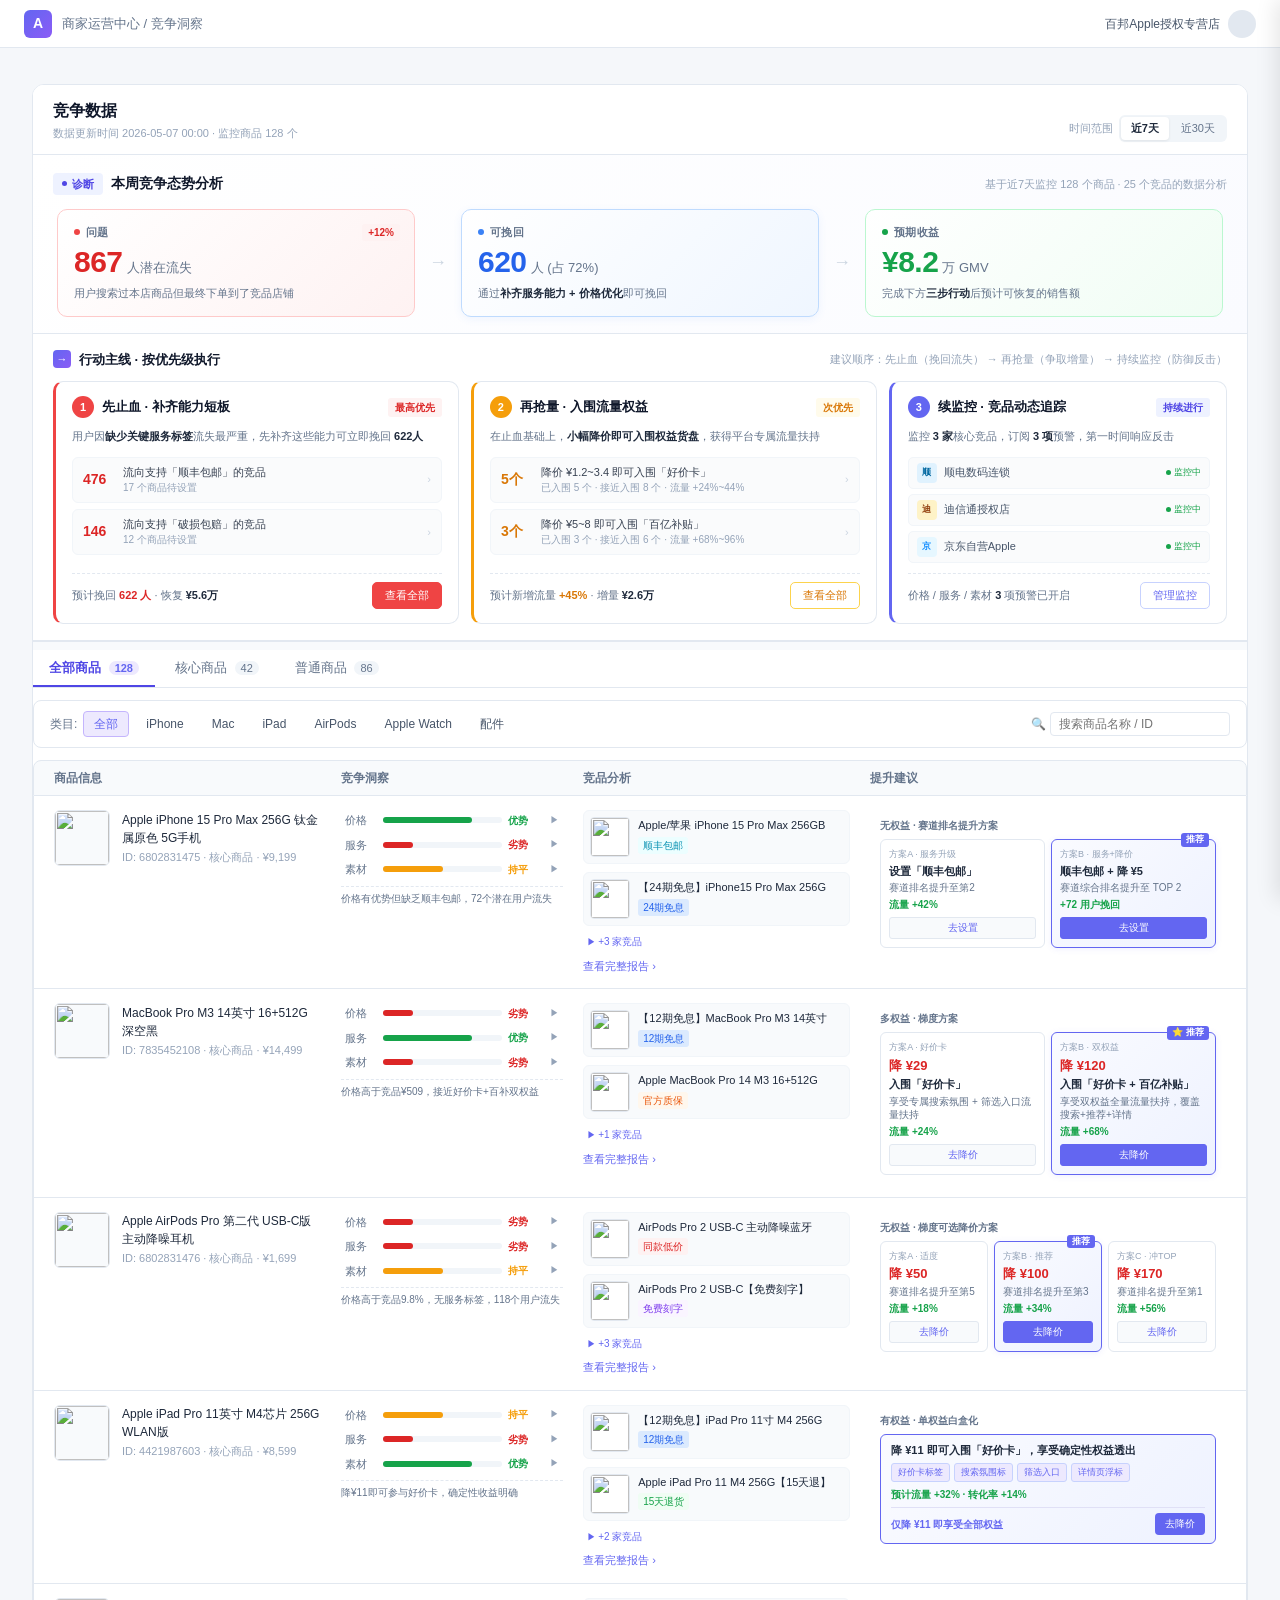
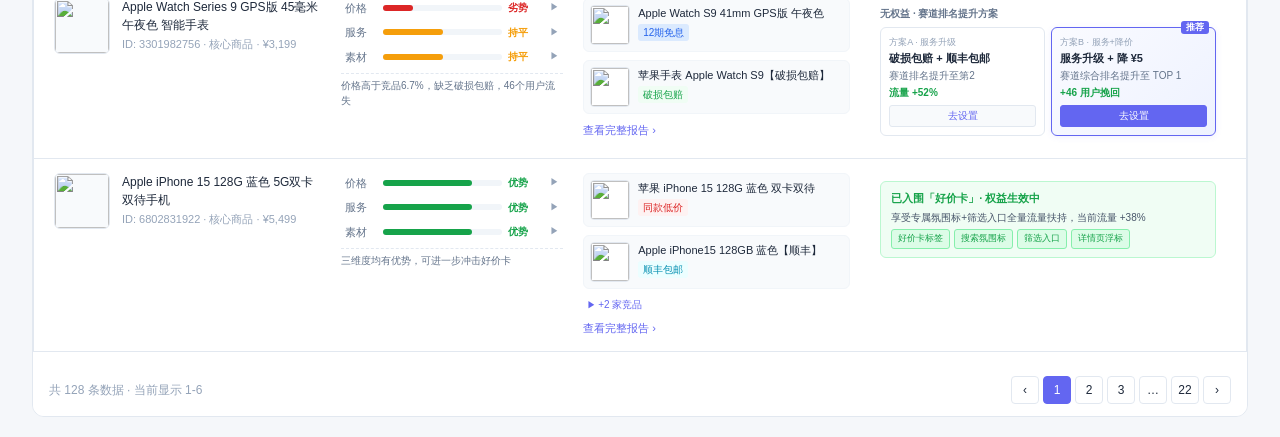
==== commit 8620ff96: "优化首屏：用'诊断→行动主线'统一逻辑，明确止血→抢量→监控三步行动" ====
--- a/competitive-insight-v4.html
+++ b/competitive-insight-v4.html
@@ -43,8 +43,91 @@
 .ci-filter-tab:hover{color:#475569}
 .ci-filter-tab.active{background:#fff;color:#1e293b;font-weight:600;box-shadow:0 1px 3px rgba(0,0,0,.08)}
 
-/* ===== 三列顶行布局 ===== */
-.top-row{display:grid;grid-template-columns:1fr 1fr 1fr;gap:12px;padding:12px 16px;background:#fff}
+/* ===== 诊断 Hero（漏斗式） ===== */
+.diagnosis-hero{padding:18px 20px 16px;background:linear-gradient(135deg,#fff 0%,#fafbff 100%);border-bottom:1px solid #e2e8f0}
+.dh-title-row{display:flex;align-items:center;gap:8px;margin-bottom:14px}
+.dh-title-tag{display:inline-flex;align-items:center;gap:5px;padding:3px 9px;border-radius:4px;background:#eef2ff;color:#4f46e5;font-size:11px;font-weight:600}
+.dh-title-tag::before{content:"";width:5px;height:5px;border-radius:50%;background:#4f46e5}
+.dh-title-text{font-size:14px;font-weight:600;color:#0f172a}
+.dh-title-meta{font-size:11px;color:#94a3b8;margin-left:auto}
+
+.dh-funnel{display:grid;grid-template-columns:1fr auto 1fr auto 1fr;gap:14px;align-items:center;padding:0 4px}
+.dh-step{display:flex;flex-direction:column;gap:4px;padding:14px 16px;border-radius:10px;border:1px solid #e2e8f0;background:#fff;position:relative;transition:all .2s}
+.dh-step.problem{border-color:#fecaca;background:linear-gradient(135deg,#fff 0%,#fef2f2 100%)}
+.dh-step.action{border-color:#bfdbfe;background:linear-gradient(135deg,#fff 0%,#eff6ff 100%);box-shadow:0 2px 8px rgba(59,130,246,.08)}
+.dh-step.gain{border-color:#bbf7d0;background:linear-gradient(135deg,#fff 0%,#f0fdf4 100%)}
+.dh-step-label{display:flex;align-items:center;gap:6px;font-size:11px;font-weight:600;color:#64748b;text-transform:uppercase;letter-spacing:.3px}
+.dh-step-label-dot{width:6px;height:6px;border-radius:50%}
+.dh-step.problem .dh-step-label-dot{background:#ef4444}
+.dh-step.action .dh-step-label-dot{background:#3b82f6}
+.dh-step.gain .dh-step-label-dot{background:#16a34a}
+.dh-step-value{display:flex;align-items:baseline;gap:4px;margin-top:2px}
+.dh-step-num{font-size:30px;font-weight:800;line-height:1;letter-spacing:-.5px}
+.dh-step.problem .dh-step-num{color:#dc2626}
+.dh-step.action .dh-step-num{color:#2563eb}
+.dh-step.gain .dh-step-num{color:#16a34a}
+.dh-step-unit{font-size:13px;color:#64748b;font-weight:500}
+.dh-step-desc{font-size:11px;color:#64748b;line-height:1.5;margin-top:4px}
+.dh-step-desc strong{color:#1e293b;font-weight:600}
+.dh-step-trend{position:absolute;top:14px;right:14px;font-size:10px;padding:1px 6px;border-radius:3px;font-weight:600}
+.dh-step-trend.up{background:#fef2f2;color:#dc2626}
+.dh-step-trend.down{background:#f0fdf4;color:#16a34a}
+.dh-arrow{font-size:18px;color:#cbd5e1;font-weight:300;user-select:none}
+
+/* ===== 行动主线（三步法） ===== */
+.action-lane{padding:16px 20px;background:#fff;border-bottom:1px solid #e2e8f0}
+.al-head{display:flex;align-items:center;justify-content:space-between;margin-bottom:12px}
+.al-head-title{display:flex;align-items:center;gap:8px;font-size:13px;font-weight:600;color:#0f172a}
+.al-head-title-icon{display:inline-flex;align-items:center;justify-content:center;width:18px;height:18px;border-radius:4px;background:linear-gradient(135deg,#6366f1,#8b5cf6);color:#fff;font-size:11px;font-weight:700}
+.al-head-hint{font-size:11px;color:#94a3b8}
+.al-grid{display:grid;grid-template-columns:1.2fr 1.2fr 1fr;gap:12px}
+.al-card{position:relative;padding:14px 16px;border-radius:10px;background:#fff;border:1px solid #e2e8f0;display:flex;flex-direction:column;gap:10px;transition:all .2s}
+.al-card:hover{box-shadow:0 4px 12px rgba(0,0,0,.06);transform:translateY(-1px)}
+.al-card.priority-1{border-left:3px solid #ef4444}
+.al-card.priority-2{border-left:3px solid #f59e0b}
+.al-card.priority-3{border-left:3px solid #6366f1}
+.al-card-head{display:flex;align-items:center;gap:8px}
+.al-step-badge{display:inline-flex;align-items:center;justify-content:center;width:22px;height:22px;border-radius:50%;font-size:11px;font-weight:700;color:#fff;flex-shrink:0}
+.al-card.priority-1 .al-step-badge{background:#ef4444}
+.al-card.priority-2 .al-step-badge{background:#f59e0b}
+.al-card.priority-3 .al-step-badge{background:#6366f1}
+.al-card-title{font-size:13px;font-weight:600;color:#0f172a}
+.al-card-tag{margin-left:auto;font-size:10px;padding:2px 7px;border-radius:3px;font-weight:600}
+.al-card.priority-1 .al-card-tag{background:#fef2f2;color:#dc2626}
+.al-card.priority-2 .al-card-tag{background:#fffbeb;color:#d97706}
+.al-card.priority-3 .al-card-tag{background:#eef2ff;color:#4f46e5}
+.al-card-desc{font-size:11px;color:#64748b;line-height:1.5}
+.al-card-desc strong{color:#1e293b;font-weight:600}
+.al-card-items{display:flex;flex-direction:column;gap:6px;margin-top:2px}
+.al-item{display:flex;align-items:center;gap:8px;padding:7px 10px;border-radius:6px;background:#fafbfc;border:1px solid #f1f5f9;cursor:pointer;transition:all .12s}
+.al-item:hover{border-color:#c7d2fe;background:#fff}
+.al-item-num{font-size:14px;font-weight:700;color:#1e293b;min-width:32px}
+.al-card.priority-1 .al-item-num{color:#dc2626}
+.al-card.priority-2 .al-item-num{color:#d97706}
+.al-card.priority-3 .al-item-num{color:#6366f1}
+.al-item-body{flex:1;min-width:0}
+.al-item-title{font-size:11px;font-weight:500;color:#374151;line-height:1.3}
+.al-item-sub{font-size:10px;color:#94a3b8;margin-top:1px}
+.al-item-arrow{font-size:11px;color:#cbd5e1;flex-shrink:0}
+.al-item:hover .al-item-arrow{color:#6366f1}
+.al-card-footer{display:flex;align-items:center;justify-content:space-between;padding-top:8px;border-top:1px dashed #e2e8f0;margin-top:auto}
+.al-card-stat{font-size:11px;color:#64748b}
+.al-card-stat strong{color:#1e293b;font-weight:600}
+.al-card-cta{font-size:11px;padding:5px 12px;border-radius:5px;font-weight:500;cursor:pointer;border:1px solid;transition:all .12s}
+.al-card.priority-1 .al-card-cta{background:#ef4444;color:#fff;border-color:#ef4444}
+.al-card.priority-1 .al-card-cta:hover{background:#dc2626;border-color:#dc2626}
+.al-card.priority-2 .al-card-cta{background:#fff;color:#d97706;border-color:#fcd34d}
+.al-card.priority-2 .al-card-cta:hover{background:#fffbeb}
+.al-card.priority-3 .al-card-cta{background:#fff;color:#6366f1;border-color:#c7d2fe}
+.al-card.priority-3 .al-card-cta:hover{background:#eef2ff}
+
+/* 监控小卡片 */
+.al-monitor-list{display:flex;flex-direction:column;gap:5px;margin-top:2px}
+.al-monitor-item{display:flex;align-items:center;gap:7px;padding:5px 8px;border-radius:5px;background:#fafbfc;border:1px solid #f1f5f9}
+.al-monitor-ico{width:20px;height:20px;border-radius:4px;display:flex;align-items:center;justify-content:center;font-size:9px;font-weight:700;flex-shrink:0}
+.al-monitor-name{font-size:11px;color:#475569;flex:1;overflow:hidden;text-overflow:ellipsis;white-space:nowrap}
+.al-monitor-status{font-size:9px;color:#16a34a;display:flex;align-items:center;gap:3px}
+.al-monitor-status::before{content:"";width:5px;height:5px;border-radius:50%;background:#16a34a}
 
 /* ===== 统一数据卡片风格 ===== */
 .stat-card{padding:16px;border-radius:8px;background:#fff;border:1px solid #e2e8f0;position:relative}
@@ -453,8 +536,155 @@
         <span class="filter-active-clear" onclick="clearFilter()">清除筛选</span>
       </div>
 
-      <!-- 三列内容 -->
-      <div class="top-row">
+      <!-- ===== 诊断 Hero（漏斗式） ===== -->
+      <div class="diagnosis-hero">
+        <div class="dh-title-row">
+          <span class="dh-title-tag">诊断</span>
+          <span class="dh-title-text">本周竞争态势分析</span>
+          <span class="dh-title-meta">基于近7天监控 128 个商品 · 25 个竞品的数据分析</span>
+        </div>
+        <div class="dh-funnel">
+          <div class="dh-step problem">
+            <span class="dh-step-trend up">+12%</span>
+            <div class="dh-step-label"><span class="dh-step-label-dot"></span>问题</div>
+            <div class="dh-step-value">
+              <span class="dh-step-num">867</span>
+              <span class="dh-step-unit">人潜在流失</span>
+            </div>
+            <div class="dh-step-desc">用户搜索过本店商品但最终下单到了竞品店铺</div>
+          </div>
+          <div class="dh-arrow">→</div>
+          <div class="dh-step action">
+            <div class="dh-step-label"><span class="dh-step-label-dot"></span>可挽回</div>
+            <div class="dh-step-value">
+              <span class="dh-step-num">620</span>
+              <span class="dh-step-unit">人 (占 72%)</span>
+            </div>
+            <div class="dh-step-desc">通过<strong>补齐服务能力 + 价格优化</strong>即可挽回</div>
+          </div>
+          <div class="dh-arrow">→</div>
+          <div class="dh-step gain">
+            <div class="dh-step-label"><span class="dh-step-label-dot"></span>预期收益</div>
+            <div class="dh-step-value">
+              <span class="dh-step-num">¥8.2</span>
+              <span class="dh-step-unit">万 GMV</span>
+            </div>
+            <div class="dh-step-desc">完成下方<strong>三步行动</strong>后预计可恢复的销售额</div>
+          </div>
+        </div>
+      </div>
+
+      <!-- ===== 行动主线（三步法：止血 → 抢量 → 监控） ===== -->
+      <div class="action-lane">
+        <div class="al-head">
+          <div class="al-head-title">
+            <span class="al-head-title-icon">→</span>
+            <span>行动主线 · 按优先级执行</span>
+          </div>
+          <div class="al-head-hint">建议顺序：先止血（挽回流失） → 再抢量（争取增量） → 持续监控（防御反击）</div>
+        </div>
+        <div class="al-grid">
+
+          <!-- ① 止血 -->
+          <div class="al-card priority-1">
+            <div class="al-card-head">
+              <span class="al-step-badge">1</span>
+              <span class="al-card-title">先止血 · 补齐能力短板</span>
+              <span class="al-card-tag">最高优先</span>
+            </div>
+            <div class="al-card-desc">用户因<strong>缺少关键服务标签</strong>流失最严重，先补齐这些能力可立即挽回 <strong>622人</strong></div>
+            <div class="al-card-items">
+              <div class="al-item" onclick="openSuggestDetail('shunfeng')">
+                <div class="al-item-num">476</div>
+                <div class="al-item-body">
+                  <div class="al-item-title">流向支持「顺丰包邮」的竞品</div>
+                  <div class="al-item-sub">17 个商品待设置</div>
+                </div>
+                <span class="al-item-arrow">›</span>
+              </div>
+              <div class="al-item" onclick="openSuggestDetail('damage')">
+                <div class="al-item-num">146</div>
+                <div class="al-item-body">
+                  <div class="al-item-title">流向支持「破损包赔」的竞品</div>
+                  <div class="al-item-sub">12 个商品待设置</div>
+                </div>
+                <span class="al-item-arrow">›</span>
+              </div>
+            </div>
+            <div class="al-card-footer">
+              <span class="al-card-stat">预计挽回 <strong style="color:#dc2626">622 人</strong> · 恢复 <strong>¥5.6万</strong></span>
+              <button class="al-card-cta" onclick="openSuggestDetail('all-shortfall')">查看全部</button>
+            </div>
+          </div>
+
+          <!-- ② 抢量 -->
+          <div class="al-card priority-2">
+            <div class="al-card-head">
+              <span class="al-step-badge">2</span>
+              <span class="al-card-title">再抢量 · 入围流量权益</span>
+              <span class="al-card-tag">次优先</span>
+            </div>
+            <div class="al-card-desc">在止血基础上，<strong>小幅降价即可入围权益货盘</strong>，获得平台专属流量扶持</div>
+            <div class="al-card-items">
+              <div class="al-item" onclick="openSuggestDetail('goodprice')">
+                <div class="al-item-num">5个</div>
+                <div class="al-item-body">
+                  <div class="al-item-title">降价 ¥1.2~3.4 即可入围「好价卡」</div>
+                  <div class="al-item-sub">已入围 5 个 · 接近入围 8 个 · 流量 +24%~44%</div>
+                </div>
+                <span class="al-item-arrow">›</span>
+              </div>
+              <div class="al-item" onclick="openSuggestDetail('subsidy')">
+                <div class="al-item-num">3个</div>
+                <div class="al-item-body">
+                  <div class="al-item-title">降价 ¥5~8 即可入围「百亿补贴」</div>
+                  <div class="al-item-sub">已入围 3 个 · 接近入围 6 个 · 流量 +68%~96%</div>
+                </div>
+                <span class="al-item-arrow">›</span>
+              </div>
+            </div>
+            <div class="al-card-footer">
+              <span class="al-card-stat">预计新增流量 <strong style="color:#d97706">+45%</strong> · 增量 <strong>¥2.6万</strong></span>
+              <button class="al-card-cta" onclick="openSuggestDetail('all-opportunity')">查看全部</button>
+            </div>
+          </div>
+
+          <!-- ③ 监控 -->
+          <div class="al-card priority-3">
+            <div class="al-card-head">
+              <span class="al-step-badge">3</span>
+              <span class="al-card-title">续监控 · 竞品动态追踪</span>
+              <span class="al-card-tag">持续进行</span>
+            </div>
+            <div class="al-card-desc">监控 <strong>3 家</strong>核心竞品，订阅 <strong>3 项</strong>预警，第一时间响应反击</div>
+            <div class="al-monitor-list">
+              <div class="al-monitor-item">
+                <div class="al-monitor-ico" style="background:#e0f2fe;color:#0369a1">顺</div>
+                <div class="al-monitor-name">顺电数码连锁</div>
+                <span class="al-monitor-status">监控中</span>
+              </div>
+              <div class="al-monitor-item">
+                <div class="al-monitor-ico" style="background:#fef3c7;color:#92400e">迪</div>
+                <div class="al-monitor-name">迪信通授权店</div>
+                <span class="al-monitor-status">监控中</span>
+              </div>
+              <div class="al-monitor-item">
+                <div class="al-monitor-ico" style="background:#e6f7ff;color:#1890ff">京</div>
+                <div class="al-monitor-name">京东自营Apple</div>
+                <span class="al-monitor-status">监控中</span>
+              </div>
+            </div>
+            <div class="al-card-footer">
+              <span class="al-card-stat">价格 / 服务 / 素材 <strong>3</strong> 项预警已开启</span>
+              <button class="al-card-cta" onclick="document.querySelector('.mp-tab[data-tab=track-list]').click();document.querySelector('.top-row-legacy').scrollIntoView({behavior:'smooth'})">管理监控</button>
+            </div>
+          </div>
+
+        </div>
+      </div>
+
+      <!-- 三列内容（保留为详细数据透出，供商家钻取） -->
+      <div class="top-row top-row-legacy" style="display:none">
         <!-- 左列：潜在用户流失 -->
         <div class="stat-card loss">
           <div class="stat-card-header">
@@ -770,8 +1000,8 @@
       </div>
     </div>
 
-    <!-- 3. 能力提升建议 -->
-    <div class="dash-section">
+    <!-- 3. 能力提升建议（已整合到上方"行动主线"，保留隐藏供数据钻取兼容） -->
+    <div class="dash-section" style="display:none">
       <div class="suggest-grid">
         <!-- 补齐短板 -->
         <div class="suggest-panel">
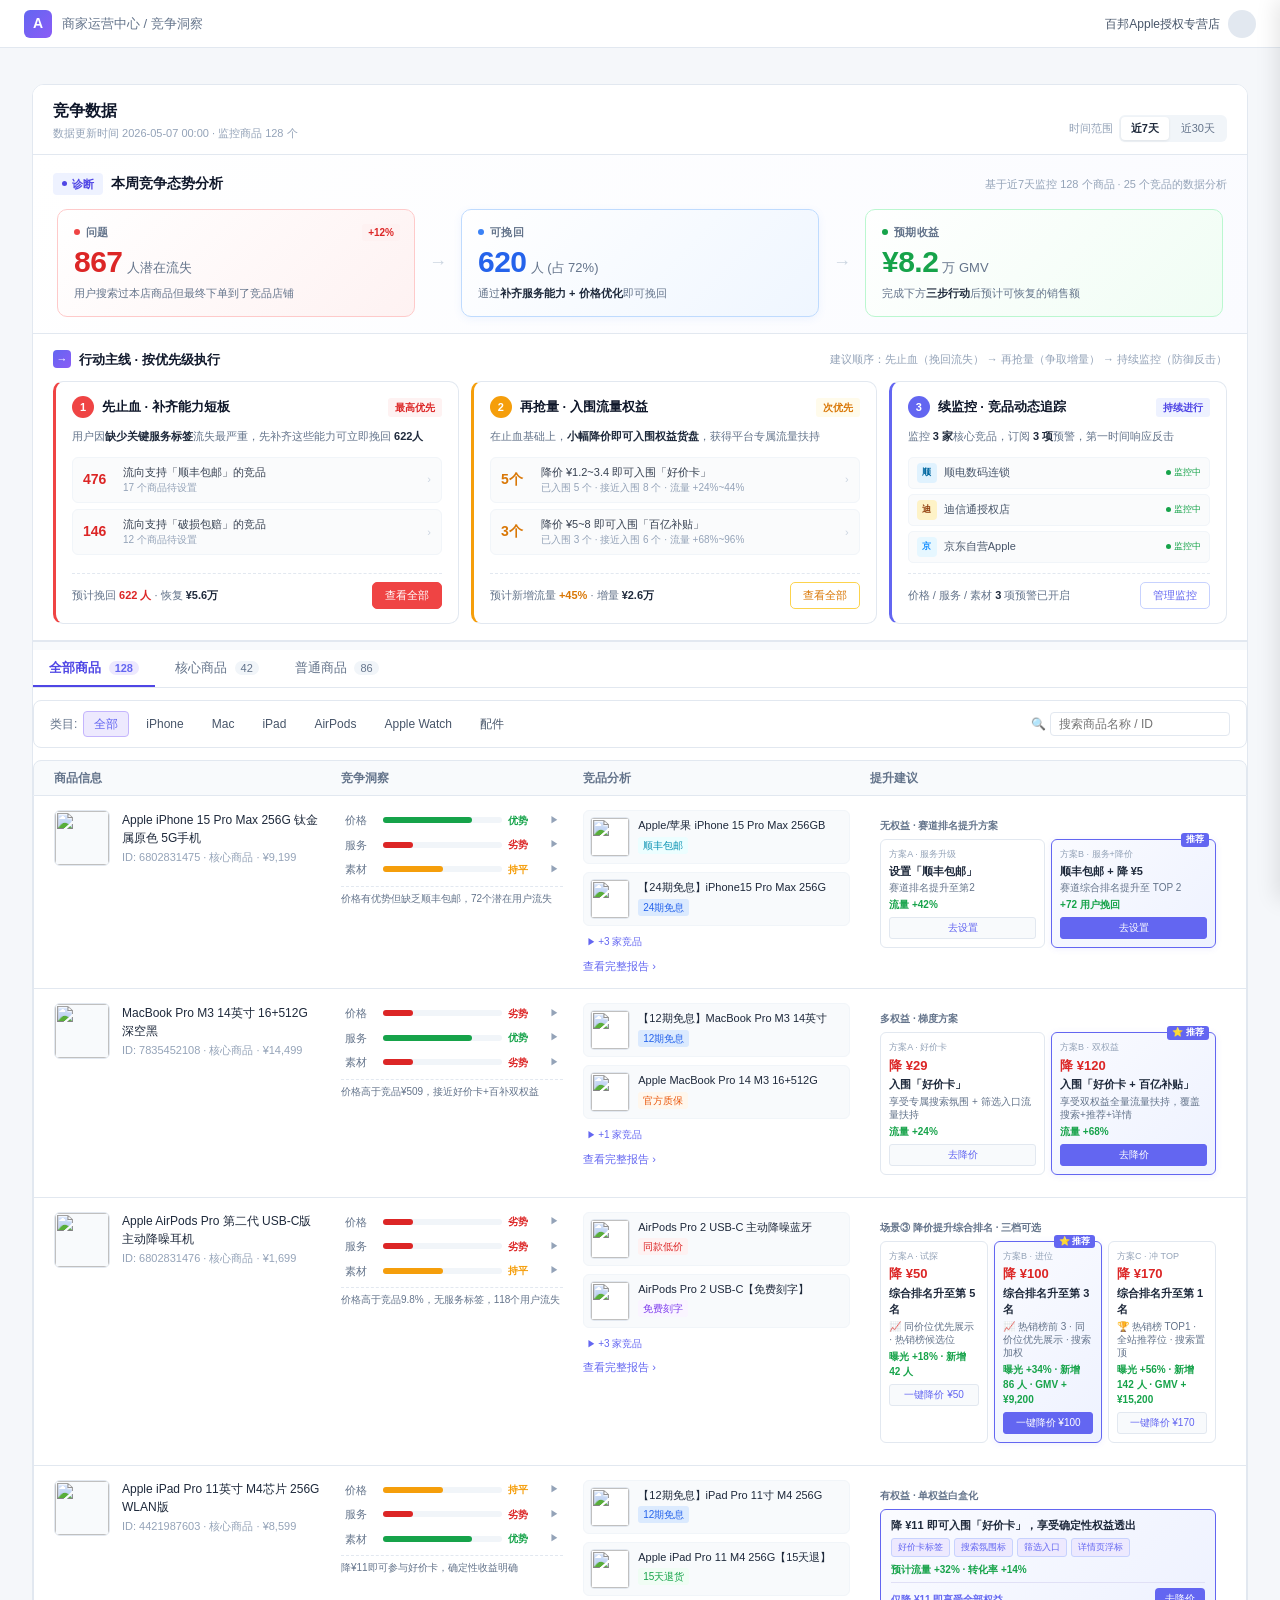
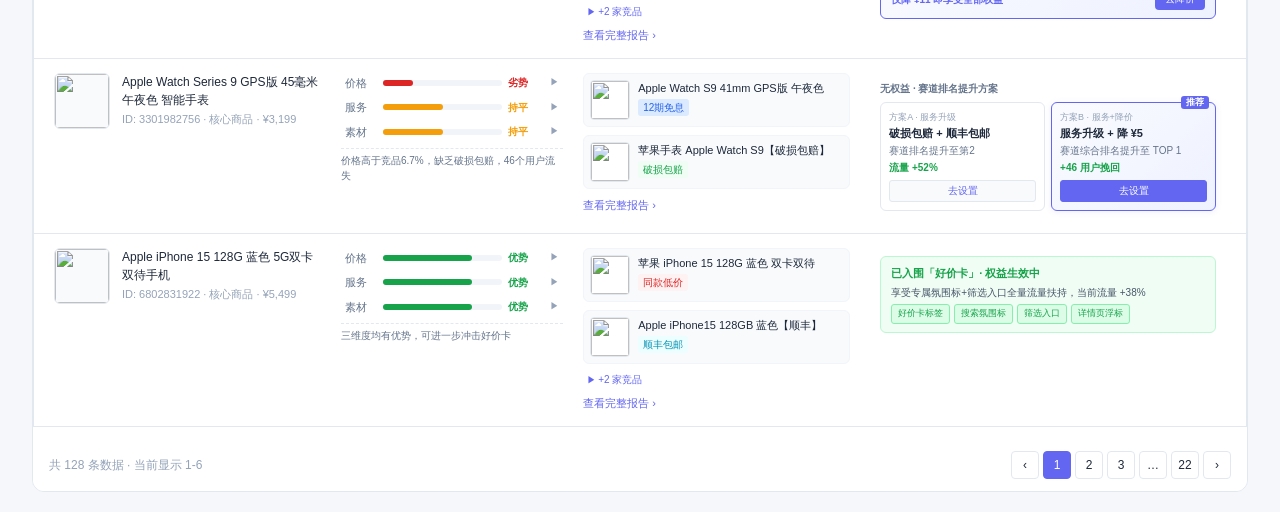
==== commit 1f9a04b3: "feat(v4): 重构 Row3 策略卡为场景③三档梯度（修复结构）" ====
--- a/competitive-insight-v4.html
+++ b/competitive-insight-v4.html
@@ -1391,29 +1391,32 @@
       <a class="comp-report" href="competitive-insight-v4-report.html">查看完整报告 ›</a>
     </div>
     <div class="suggest-cell">
-      <div class="sg-header">无权益 · 梯度可选降价方案</div>
+      <div class="sg-header">场景③ 降价提升综合排名 · 三档可选</div>
       <div class="sg-options">
         <div class="sg-opt">
-          <div class="sg-opt-label">方案A · 适度</div>
+          <div class="sg-opt-label">方案A · 试探</div>
           <div class="sg-opt-price">降 ¥50</div>
-          <div class="sg-opt-desc">赛道排名提升至第5</div>
-          <div class="sg-opt-gain">流量 +18%</div>
-          <button class="sg-opt-btn" onclick="execPlan(this)">去降价</button>
+          <div class="sg-opt-title">综合排名升至第 5 名</div>
+          <div class="sg-opt-desc">📈 同价位优先展示 · 热销榜候选位</div>
+          <div class="sg-opt-gain">曝光 +18% · 新增 42 人</div>
+          <button class="sg-opt-btn" onclick="execPlan(this)">一键降价 ¥50</button>
         </div>
         <div class="sg-opt recommended">
-          <span class="sg-opt-badge">推荐</span>
-          <div class="sg-opt-label">方案B · 推荐</div>
+          <span class="sg-opt-badge">⭐ 推荐</span>
+          <div class="sg-opt-label">方案B · 进位</div>
           <div class="sg-opt-price">降 ¥100</div>
-          <div class="sg-opt-desc">赛道排名提升至第3</div>
-          <div class="sg-opt-gain">流量 +34%</div>
-          <button class="sg-opt-btn" onclick="execPlan(this)">去降价</button>
+          <div class="sg-opt-title">综合排名升至第 3 名</div>
+          <div class="sg-opt-desc">📈 热销榜前 3 · 同价位优先展示 · 搜索加权</div>
+          <div class="sg-opt-gain">曝光 +34% · 新增 86 人 · GMV +¥9,200</div>
+          <button class="sg-opt-btn" onclick="execPlan(this)">一键降价 ¥100</button>
         </div>
         <div class="sg-opt">
-          <div class="sg-opt-label">方案C · 冲TOP</div>
+          <div class="sg-opt-label">方案C · 冲 TOP</div>
           <div class="sg-opt-price">降 ¥170</div>
-          <div class="sg-opt-desc">赛道排名提升至第1</div>
-          <div class="sg-opt-gain">流量 +56%</div>
-          <button class="sg-opt-btn" onclick="execPlan(this)">去降价</button>
+          <div class="sg-opt-title">综合排名升至第 1 名</div>
+          <div class="sg-opt-desc">🏆 热销榜 TOP1 · 全站推荐位 · 搜索置顶</div>
+          <div class="sg-opt-gain">曝光 +56% · 新增 142 人 · GMV +¥15,200</div>
+          <button class="sg-opt-btn" onclick="execPlan(this)">一键降价 ¥170</button>
         </div>
       </div>
     </div>
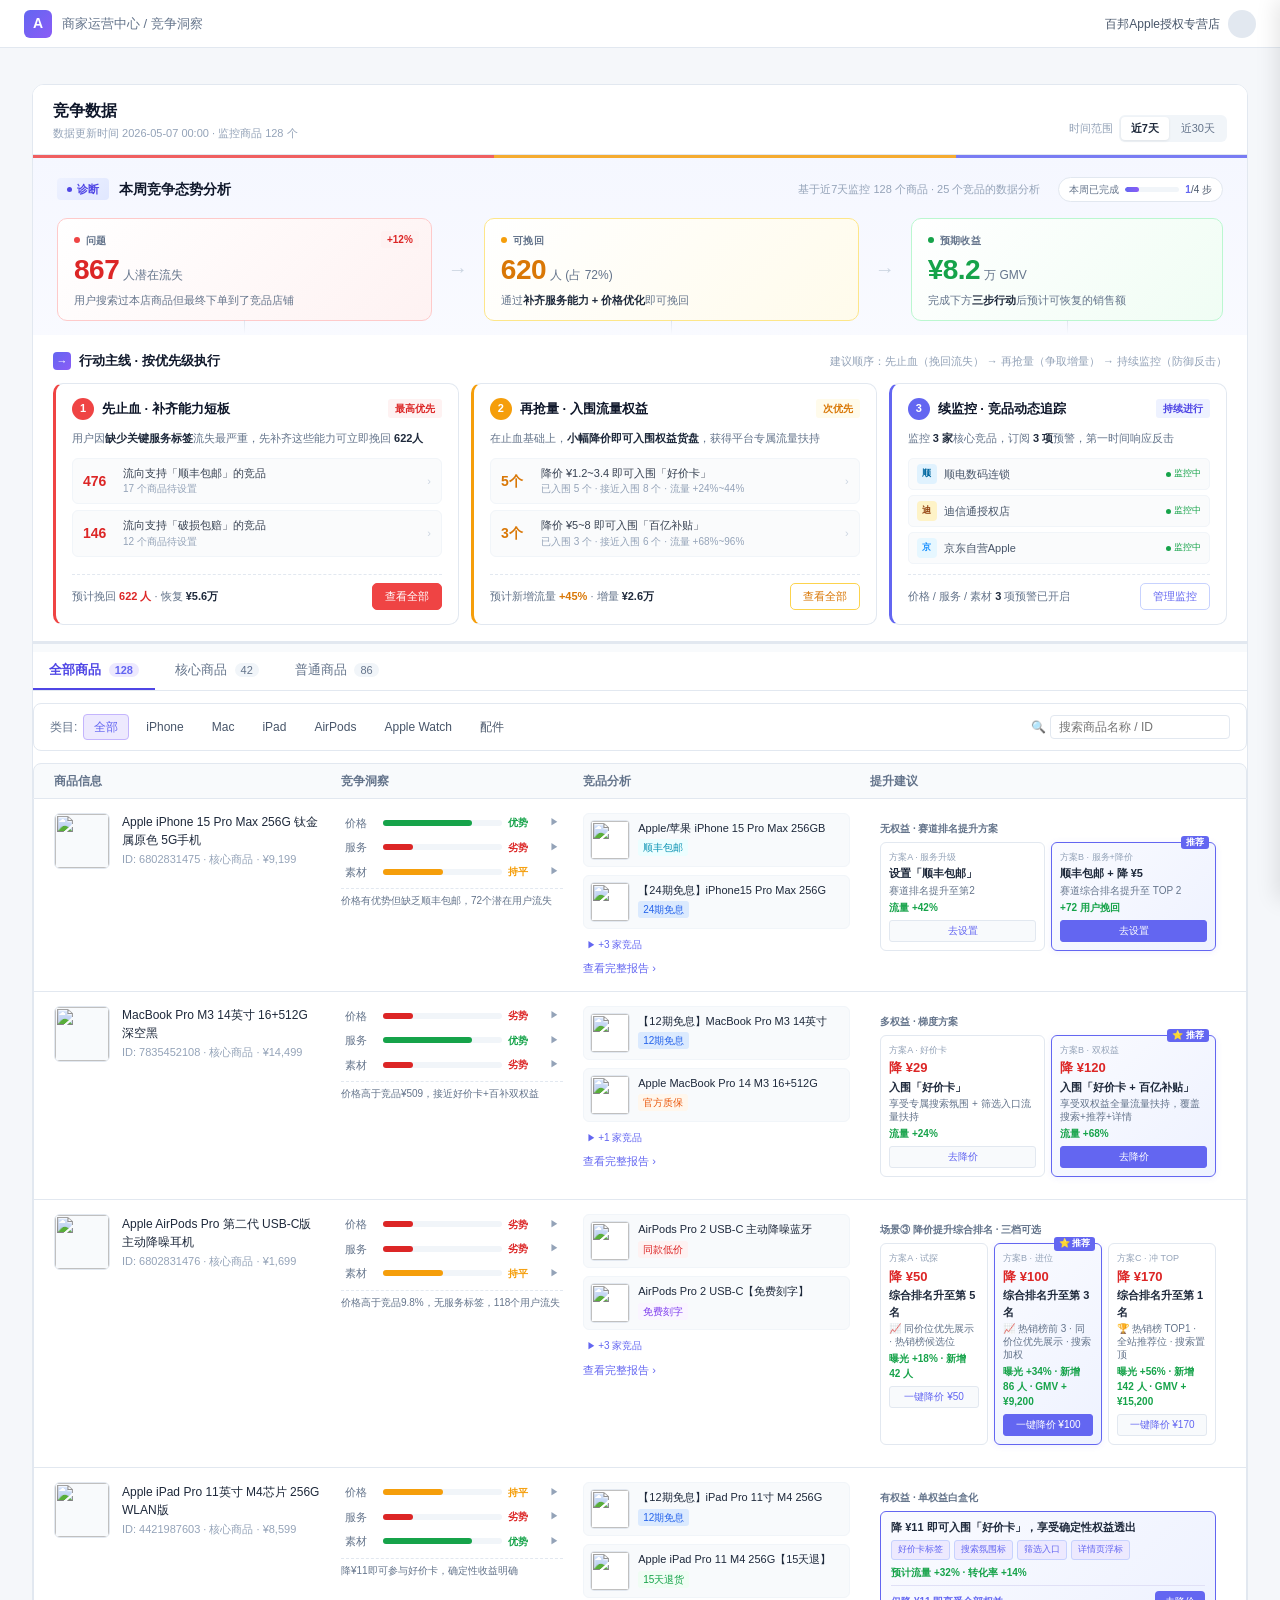
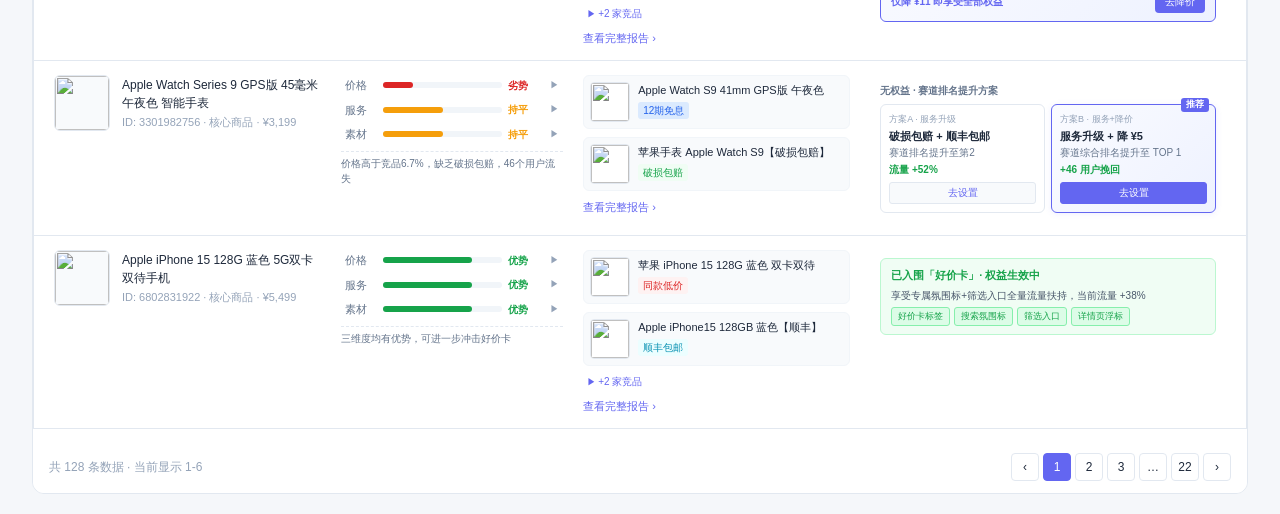
==== commit 79215be3: "优化竞争洞察v4：用诊断漏斗+三步行动主线统一行动逻辑（止血→抢量→监控）" ====
--- a/competitive-insight-v4.html
+++ b/competitive-insight-v4.html
@@ -43,36 +43,51 @@
 .ci-filter-tab:hover{color:#475569}
 .ci-filter-tab.active{background:#fff;color:#1e293b;font-weight:600;box-shadow:0 1px 3px rgba(0,0,0,.08)}
 
-/* ===== 诊断 Hero（漏斗式） ===== */
-.diagnosis-hero{padding:18px 20px 16px;background:linear-gradient(135deg,#fff 0%,#fafbff 100%);border-bottom:1px solid #e2e8f0}
-.dh-title-row{display:flex;align-items:center;gap:8px;margin-bottom:14px}
-.dh-title-tag{display:inline-flex;align-items:center;gap:5px;padding:3px 9px;border-radius:4px;background:#eef2ff;color:#4f46e5;font-size:11px;font-weight:600}
+/* ===== 诊断 Hero + 行动主线 一体化容器 ===== */
+.hero-action-wrap{background:linear-gradient(180deg,#f5f7ff 0%,#fafbff 50%,#fff 100%);border-bottom:1px solid #e2e8f0;position:relative}
+.hero-action-wrap::before{content:"";position:absolute;left:0;top:0;right:0;height:3px;background:linear-gradient(90deg,#ef4444 0%,#ef4444 38%,#f59e0b 38%,#f59e0b 76%,#6366f1 76%,#6366f1 100%);opacity:.85}
+
+/* ===== 诊断 Hero（漏斗式，与下方行动主线视觉串联） ===== */
+.diagnosis-hero{padding:22px 24px 14px;background:transparent;border-bottom:none;position:relative}
+.dh-title-row{display:flex;align-items:center;gap:10px;margin-bottom:16px}
+.dh-title-tag{display:inline-flex;align-items:center;gap:5px;padding:3px 10px;border-radius:4px;background:linear-gradient(135deg,#eef2ff,#e0e7ff);color:#4f46e5;font-size:11px;font-weight:600}
 .dh-title-tag::before{content:"";width:5px;height:5px;border-radius:50%;background:#4f46e5}
 .dh-title-text{font-size:14px;font-weight:600;color:#0f172a}
 .dh-title-meta{font-size:11px;color:#94a3b8;margin-left:auto}
-
-.dh-funnel{display:grid;grid-template-columns:1fr auto 1fr auto 1fr;gap:14px;align-items:center;padding:0 4px}
-.dh-step{display:flex;flex-direction:column;gap:4px;padding:14px 16px;border-radius:10px;border:1px solid #e2e8f0;background:#fff;position:relative;transition:all .2s}
+.dh-progress-mini{display:inline-flex;align-items:center;gap:6px;padding:4px 10px;background:#fff;border:1px solid #e2e8f0;border-radius:14px;margin-left:8px}
+.dh-progress-label{font-size:10px;color:#64748b}
+.dh-progress-bar{display:inline-block;width:54px;height:5px;border-radius:3px;background:#f1f5f9;overflow:hidden;position:relative}
+.dh-progress-fill{display:block;height:100%;border-radius:3px;background:linear-gradient(90deg,#6366f1,#8b5cf6)}
+.dh-progress-num{font-size:10px;color:#475569}
+.dh-progress-num strong{color:#6366f1;font-weight:700}
+
+/* 漏斗与下方三步卡片宽度对齐：1.2 / 1.2 / 1（与 .al-grid 一致） */
+.dh-funnel{display:grid;grid-template-columns:1.2fr 28px 1.2fr 28px 1fr;gap:12px;align-items:stretch;padding:0}
+.dh-step{display:flex;flex-direction:column;gap:4px;padding:14px 16px 12px;border-radius:10px;border:1px solid #e2e8f0;background:#fff;position:relative;transition:all .2s;cursor:pointer}
+.dh-step:hover{transform:translateY(-2px);box-shadow:0 6px 16px rgba(0,0,0,.06)}
 .dh-step.problem{border-color:#fecaca;background:linear-gradient(135deg,#fff 0%,#fef2f2 100%)}
-.dh-step.action{border-color:#bfdbfe;background:linear-gradient(135deg,#fff 0%,#eff6ff 100%);box-shadow:0 2px 8px rgba(59,130,246,.08)}
+.dh-step.action{border-color:#fde68a;background:linear-gradient(135deg,#fff 0%,#fffbeb 100%)}
 .dh-step.gain{border-color:#bbf7d0;background:linear-gradient(135deg,#fff 0%,#f0fdf4 100%)}
-.dh-step-label{display:flex;align-items:center;gap:6px;font-size:11px;font-weight:600;color:#64748b;text-transform:uppercase;letter-spacing:.3px}
+.dh-step-label{display:flex;align-items:center;gap:6px;font-size:10px;font-weight:600;color:#64748b;text-transform:uppercase;letter-spacing:.4px}
 .dh-step-label-dot{width:6px;height:6px;border-radius:50%}
 .dh-step.problem .dh-step-label-dot{background:#ef4444}
-.dh-step.action .dh-step-label-dot{background:#3b82f6}
+.dh-step.action .dh-step-label-dot{background:#f59e0b}
 .dh-step.gain .dh-step-label-dot{background:#16a34a}
-.dh-step-value{display:flex;align-items:baseline;gap:4px;margin-top:2px}
-.dh-step-num{font-size:30px;font-weight:800;line-height:1;letter-spacing:-.5px}
+.dh-step-value{display:flex;align-items:baseline;gap:4px;margin-top:4px}
+.dh-step-num{font-size:28px;font-weight:800;line-height:1;letter-spacing:-.5px}
 .dh-step.problem .dh-step-num{color:#dc2626}
-.dh-step.action .dh-step-num{color:#2563eb}
+.dh-step.action .dh-step-num{color:#d97706}
 .dh-step.gain .dh-step-num{color:#16a34a}
-.dh-step-unit{font-size:13px;color:#64748b;font-weight:500}
+.dh-step-unit{font-size:12px;color:#64748b;font-weight:500}
 .dh-step-desc{font-size:11px;color:#64748b;line-height:1.5;margin-top:4px}
 .dh-step-desc strong{color:#1e293b;font-weight:600}
-.dh-step-trend{position:absolute;top:14px;right:14px;font-size:10px;padding:1px 6px;border-radius:3px;font-weight:600}
+.dh-step-trend{position:absolute;top:12px;right:12px;font-size:10px;padding:1px 6px;border-radius:3px;font-weight:600}
 .dh-step-trend.up{background:#fef2f2;color:#dc2626}
 .dh-step-trend.down{background:#f0fdf4;color:#16a34a}
-.dh-arrow{font-size:18px;color:#cbd5e1;font-weight:300;user-select:none}
+/* 漏斗箭头：垂直居中、连接两个卡片 */
+.dh-arrow{display:flex;align-items:center;justify-content:center;font-size:20px;color:#cbd5e1;font-weight:300;user-select:none}
+/* 漏斗向下连接到行动主线 */
+.dh-step::after{content:"";position:absolute;left:50%;bottom:-14px;width:1px;height:14px;background:linear-gradient(to bottom,#cbd5e1,transparent);opacity:.6}
 
 /* ===== 行动主线（三步法） ===== */
 .action-lane{padding:16px 20px;background:#fff;border-bottom:1px solid #e2e8f0}
@@ -536,15 +551,23 @@
         <span class="filter-active-clear" onclick="clearFilter()">清除筛选</span>
       </div>
 
+      <!-- ===== Hero + 行动主线 一体化容器 ===== -->
+      <div class="hero-action-wrap">
+
       <!-- ===== 诊断 Hero（漏斗式） ===== -->
       <div class="diagnosis-hero">
         <div class="dh-title-row">
           <span class="dh-title-tag">诊断</span>
           <span class="dh-title-text">本周竞争态势分析</span>
           <span class="dh-title-meta">基于近7天监控 128 个商品 · 25 个竞品的数据分析</span>
+          <span class="dh-progress-mini">
+            <span class="dh-progress-label">本周已完成</span>
+            <span class="dh-progress-bar"><span class="dh-progress-fill" style="width:25%"></span></span>
+            <span class="dh-progress-num"><strong>1</strong>/4 步</span>
+          </span>
         </div>
         <div class="dh-funnel">
-          <div class="dh-step problem">
+          <div class="dh-step problem" data-link="card-1">
             <span class="dh-step-trend up">+12%</span>
             <div class="dh-step-label"><span class="dh-step-label-dot"></span>问题</div>
             <div class="dh-step-value">
@@ -682,6 +705,8 @@
 
         </div>
       </div>
+
+      </div><!-- /.hero-action-wrap -->
 
       <!-- 三列内容（保留为详细数据透出，供商家钻取） -->
       <div class="top-row top-row-legacy" style="display:none">
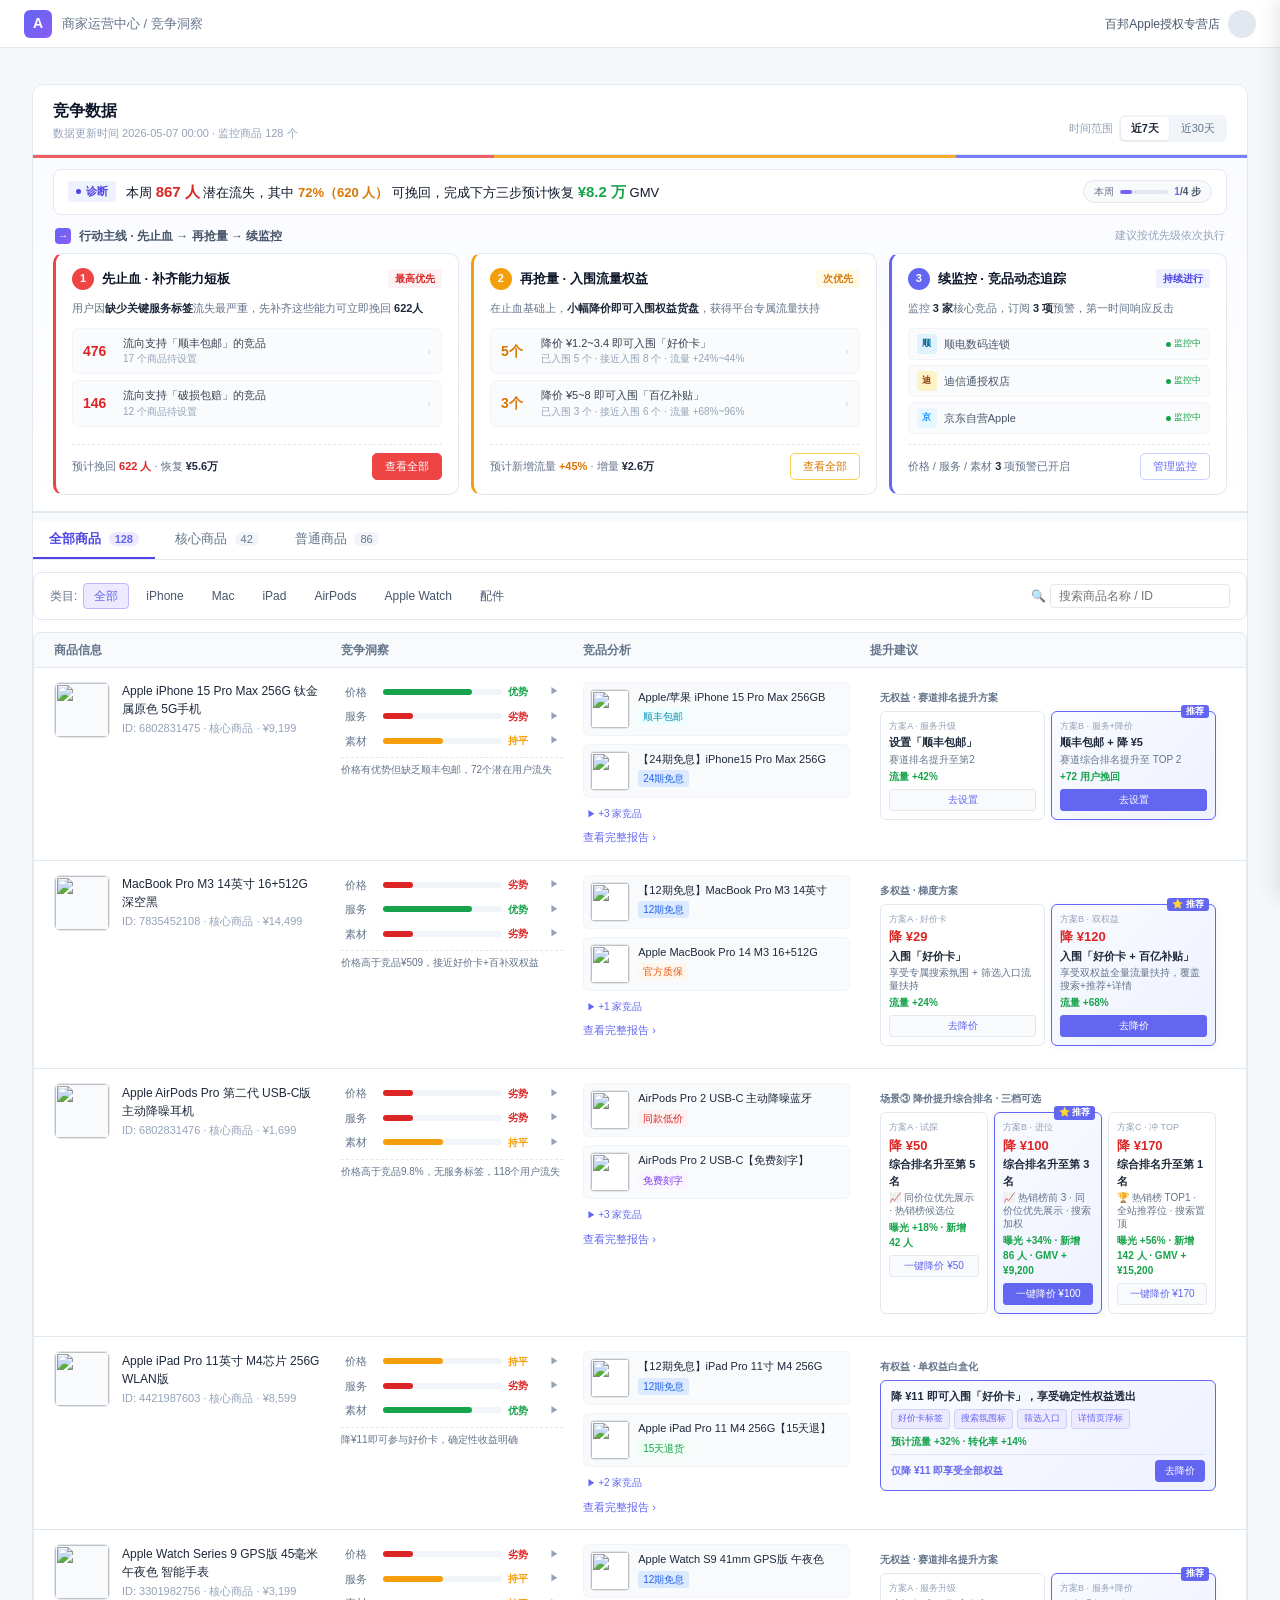
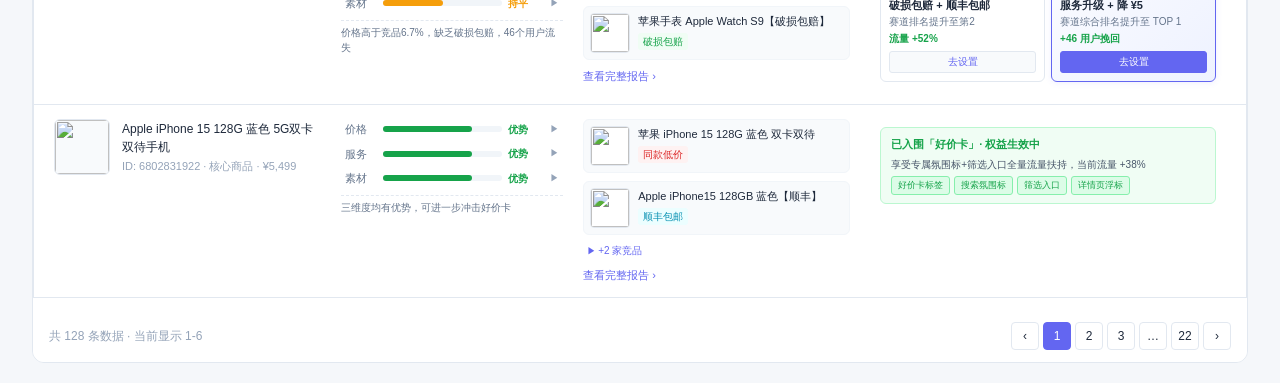
==== commit e61b19c4: "整合首屏：将诊断 Hero 漏斗压缩为单行叙事，与三步行动卡片合并" ====
--- a/competitive-insight-v4.html
+++ b/competitive-insight-v4.html
@@ -43,57 +43,31 @@
 .ci-filter-tab:hover{color:#475569}
 .ci-filter-tab.active{background:#fff;color:#1e293b;font-weight:600;box-shadow:0 1px 3px rgba(0,0,0,.08)}
 
-/* ===== 诊断 Hero + 行动主线 一体化容器 ===== */
-.hero-action-wrap{background:linear-gradient(180deg,#f5f7ff 0%,#fafbff 50%,#fff 100%);border-bottom:1px solid #e2e8f0;position:relative}
+/* ===== 行动中心（诊断 + 三步行动 整合） ===== */
+.hero-action-wrap{background:linear-gradient(180deg,#fafbff 0%,#fff 100%);border-bottom:1px solid #e2e8f0;position:relative;padding:14px 20px 16px}
 .hero-action-wrap::before{content:"";position:absolute;left:0;top:0;right:0;height:3px;background:linear-gradient(90deg,#ef4444 0%,#ef4444 38%,#f59e0b 38%,#f59e0b 76%,#6366f1 76%,#6366f1 100%);opacity:.85}
 
-/* ===== 诊断 Hero（漏斗式，与下方行动主线视觉串联） ===== */
-.diagnosis-hero{padding:22px 24px 14px;background:transparent;border-bottom:none;position:relative}
-.dh-title-row{display:flex;align-items:center;gap:10px;margin-bottom:16px}
-.dh-title-tag{display:inline-flex;align-items:center;gap:5px;padding:3px 10px;border-radius:4px;background:linear-gradient(135deg,#eef2ff,#e0e7ff);color:#4f46e5;font-size:11px;font-weight:600}
-.dh-title-tag::before{content:"";width:5px;height:5px;border-radius:50%;background:#4f46e5}
-.dh-title-text{font-size:14px;font-weight:600;color:#0f172a}
-.dh-title-meta{font-size:11px;color:#94a3b8;margin-left:auto}
-.dh-progress-mini{display:inline-flex;align-items:center;gap:6px;padding:4px 10px;background:#fff;border:1px solid #e2e8f0;border-radius:14px;margin-left:8px}
-.dh-progress-label{font-size:10px;color:#64748b}
-.dh-progress-bar{display:inline-block;width:54px;height:5px;border-radius:3px;background:#f1f5f9;overflow:hidden;position:relative}
-.dh-progress-fill{display:block;height:100%;border-radius:3px;background:linear-gradient(90deg,#6366f1,#8b5cf6)}
-.dh-progress-num{font-size:10px;color:#475569}
-.dh-progress-num strong{color:#6366f1;font-weight:700}
-
-/* 漏斗与下方三步卡片宽度对齐：1.2 / 1.2 / 1（与 .al-grid 一致） */
-.dh-funnel{display:grid;grid-template-columns:1.2fr 28px 1.2fr 28px 1fr;gap:12px;align-items:stretch;padding:0}
-.dh-step{display:flex;flex-direction:column;gap:4px;padding:14px 16px 12px;border-radius:10px;border:1px solid #e2e8f0;background:#fff;position:relative;transition:all .2s;cursor:pointer}
-.dh-step:hover{transform:translateY(-2px);box-shadow:0 6px 16px rgba(0,0,0,.06)}
-.dh-step.problem{border-color:#fecaca;background:linear-gradient(135deg,#fff 0%,#fef2f2 100%)}
-.dh-step.action{border-color:#fde68a;background:linear-gradient(135deg,#fff 0%,#fffbeb 100%)}
-.dh-step.gain{border-color:#bbf7d0;background:linear-gradient(135deg,#fff 0%,#f0fdf4 100%)}
-.dh-step-label{display:flex;align-items:center;gap:6px;font-size:10px;font-weight:600;color:#64748b;text-transform:uppercase;letter-spacing:.4px}
-.dh-step-label-dot{width:6px;height:6px;border-radius:50%}
-.dh-step.problem .dh-step-label-dot{background:#ef4444}
-.dh-step.action .dh-step-label-dot{background:#f59e0b}
-.dh-step.gain .dh-step-label-dot{background:#16a34a}
-.dh-step-value{display:flex;align-items:baseline;gap:4px;margin-top:4px}
-.dh-step-num{font-size:28px;font-weight:800;line-height:1;letter-spacing:-.5px}
-.dh-step.problem .dh-step-num{color:#dc2626}
-.dh-step.action .dh-step-num{color:#d97706}
-.dh-step.gain .dh-step-num{color:#16a34a}
-.dh-step-unit{font-size:12px;color:#64748b;font-weight:500}
-.dh-step-desc{font-size:11px;color:#64748b;line-height:1.5;margin-top:4px}
-.dh-step-desc strong{color:#1e293b;font-weight:600}
-.dh-step-trend{position:absolute;top:12px;right:12px;font-size:10px;padding:1px 6px;border-radius:3px;font-weight:600}
-.dh-step-trend.up{background:#fef2f2;color:#dc2626}
-.dh-step-trend.down{background:#f0fdf4;color:#16a34a}
-/* 漏斗箭头：垂直居中、连接两个卡片 */
-.dh-arrow{display:flex;align-items:center;justify-content:center;font-size:20px;color:#cbd5e1;font-weight:300;user-select:none}
-/* 漏斗向下连接到行动主线 */
-.dh-step::after{content:"";position:absolute;left:50%;bottom:-14px;width:1px;height:14px;background:linear-gradient(to bottom,#cbd5e1,transparent);opacity:.6}
+/* 一句话诊断条 */
+.diag-bar{display:flex;align-items:center;gap:10px;padding:10px 14px;background:#fff;border:1px solid #e2e8f0;border-radius:8px;margin-bottom:12px;flex-wrap:wrap}
+.diag-tag{display:inline-flex;align-items:center;gap:5px;padding:2px 8px;border-radius:3px;background:#eef2ff;color:#4f46e5;font-size:11px;font-weight:600;flex-shrink:0}
+.diag-tag::before{content:"";width:5px;height:5px;border-radius:50%;background:#4f46e5}
+.diag-text{font-size:13px;color:#0f172a;line-height:1.6;flex:1;min-width:200px}
+.diag-text .num-loss{color:#dc2626;font-weight:700;font-size:15px}
+.diag-text .num-gain{color:#16a34a;font-weight:700;font-size:15px}
+.diag-text .num-action{color:#d97706;font-weight:700}
+.diag-meta{font-size:11px;color:#94a3b8;flex-shrink:0}
+.diag-progress{display:inline-flex;align-items:center;gap:6px;padding:3px 10px;background:#f8fafc;border:1px solid #e2e8f0;border-radius:12px;flex-shrink:0}
+.diag-progress-label{font-size:10px;color:#64748b}
+.diag-progress-bar{display:inline-block;width:48px;height:4px;border-radius:2px;background:#e2e8f0;overflow:hidden}
+.diag-progress-fill{display:block;height:100%;border-radius:2px;background:linear-gradient(90deg,#6366f1,#8b5cf6)}
+.diag-progress-num{font-size:10px;color:#475569;font-weight:600}
+.diag-progress-num strong{color:#6366f1}
 
 /* ===== 行动主线（三步法） ===== */
-.action-lane{padding:16px 20px;background:#fff;border-bottom:1px solid #e2e8f0}
-.al-head{display:flex;align-items:center;justify-content:space-between;margin-bottom:12px}
-.al-head-title{display:flex;align-items:center;gap:8px;font-size:13px;font-weight:600;color:#0f172a}
-.al-head-title-icon{display:inline-flex;align-items:center;justify-content:center;width:18px;height:18px;border-radius:4px;background:linear-gradient(135deg,#6366f1,#8b5cf6);color:#fff;font-size:11px;font-weight:700}
+.action-lane{padding:0;background:transparent;border-bottom:none}
+.al-head{display:flex;align-items:center;justify-content:space-between;margin-bottom:8px;padding:0 2px}
+.al-head-title{display:flex;align-items:center;gap:8px;font-size:12px;font-weight:600;color:#475569}
+.al-head-title-icon{display:inline-flex;align-items:center;justify-content:center;width:16px;height:16px;border-radius:4px;background:linear-gradient(135deg,#6366f1,#8b5cf6);color:#fff;font-size:10px;font-weight:700}
 .al-head-hint{font-size:11px;color:#94a3b8}
 .al-grid{display:grid;grid-template-columns:1.2fr 1.2fr 1fr;gap:12px}
 .al-card{position:relative;padding:14px 16px;border-radius:10px;background:#fff;border:1px solid #e2e8f0;display:flex;flex-direction:column;gap:10px;transition:all .2s}
@@ -551,50 +525,20 @@
         <span class="filter-active-clear" onclick="clearFilter()">清除筛选</span>
       </div>
 
-      <!-- ===== Hero + 行动主线 一体化容器 ===== -->
+      <!-- ===== 行动中心（诊断 + 三步行动 整合） ===== -->
       <div class="hero-action-wrap">
 
-      <!-- ===== 诊断 Hero（漏斗式） ===== -->
-      <div class="diagnosis-hero">
-        <div class="dh-title-row">
-          <span class="dh-title-tag">诊断</span>
-          <span class="dh-title-text">本周竞争态势分析</span>
-          <span class="dh-title-meta">基于近7天监控 128 个商品 · 25 个竞品的数据分析</span>
-          <span class="dh-progress-mini">
-            <span class="dh-progress-label">本周已完成</span>
-            <span class="dh-progress-bar"><span class="dh-progress-fill" style="width:25%"></span></span>
-            <span class="dh-progress-num"><strong>1</strong>/4 步</span>
-          </span>
-        </div>
-        <div class="dh-funnel">
-          <div class="dh-step problem" data-link="card-1">
-            <span class="dh-step-trend up">+12%</span>
-            <div class="dh-step-label"><span class="dh-step-label-dot"></span>问题</div>
-            <div class="dh-step-value">
-              <span class="dh-step-num">867</span>
-              <span class="dh-step-unit">人潜在流失</span>
-            </div>
-            <div class="dh-step-desc">用户搜索过本店商品但最终下单到了竞品店铺</div>
-          </div>
-          <div class="dh-arrow">→</div>
-          <div class="dh-step action">
-            <div class="dh-step-label"><span class="dh-step-label-dot"></span>可挽回</div>
-            <div class="dh-step-value">
-              <span class="dh-step-num">620</span>
-              <span class="dh-step-unit">人 (占 72%)</span>
-            </div>
-            <div class="dh-step-desc">通过<strong>补齐服务能力 + 价格优化</strong>即可挽回</div>
-          </div>
-          <div class="dh-arrow">→</div>
-          <div class="dh-step gain">
-            <div class="dh-step-label"><span class="dh-step-label-dot"></span>预期收益</div>
-            <div class="dh-step-value">
-              <span class="dh-step-num">¥8.2</span>
-              <span class="dh-step-unit">万 GMV</span>
-            </div>
-            <div class="dh-step-desc">完成下方<strong>三步行动</strong>后预计可恢复的销售额</div>
-          </div>
-        </div>
+      <!-- 一句话诊断条：把原 Hero 漏斗压缩为一行叙事 -->
+      <div class="diag-bar">
+        <span class="diag-tag">诊断</span>
+        <div class="diag-text">
+          本周 <span class="num-loss">867 人</span> 潜在流失，其中 <span class="num-action">72%（620 人）</span> 可挽回，完成下方三步预计恢复 <span class="num-gain">¥8.2 万</span> GMV
+        </div>
+        <span class="diag-progress">
+          <span class="diag-progress-label">本周</span>
+          <span class="diag-progress-bar"><span class="diag-progress-fill" style="width:25%"></span></span>
+          <span class="diag-progress-num"><strong>1</strong>/4 步</span>
+        </span>
       </div>
 
       <!-- ===== 行动主线（三步法：止血 → 抢量 → 监控） ===== -->
@@ -602,9 +546,9 @@
         <div class="al-head">
           <div class="al-head-title">
             <span class="al-head-title-icon">→</span>
-            <span>行动主线 · 按优先级执行</span>
-          </div>
-          <div class="al-head-hint">建议顺序：先止血（挽回流失） → 再抢量（争取增量） → 持续监控（防御反击）</div>
+            <span>行动主线 · 先止血 → 再抢量 → 续监控</span>
+          </div>
+          <div class="al-head-hint">建议按优先级依次执行</div>
         </div>
         <div class="al-grid">
 
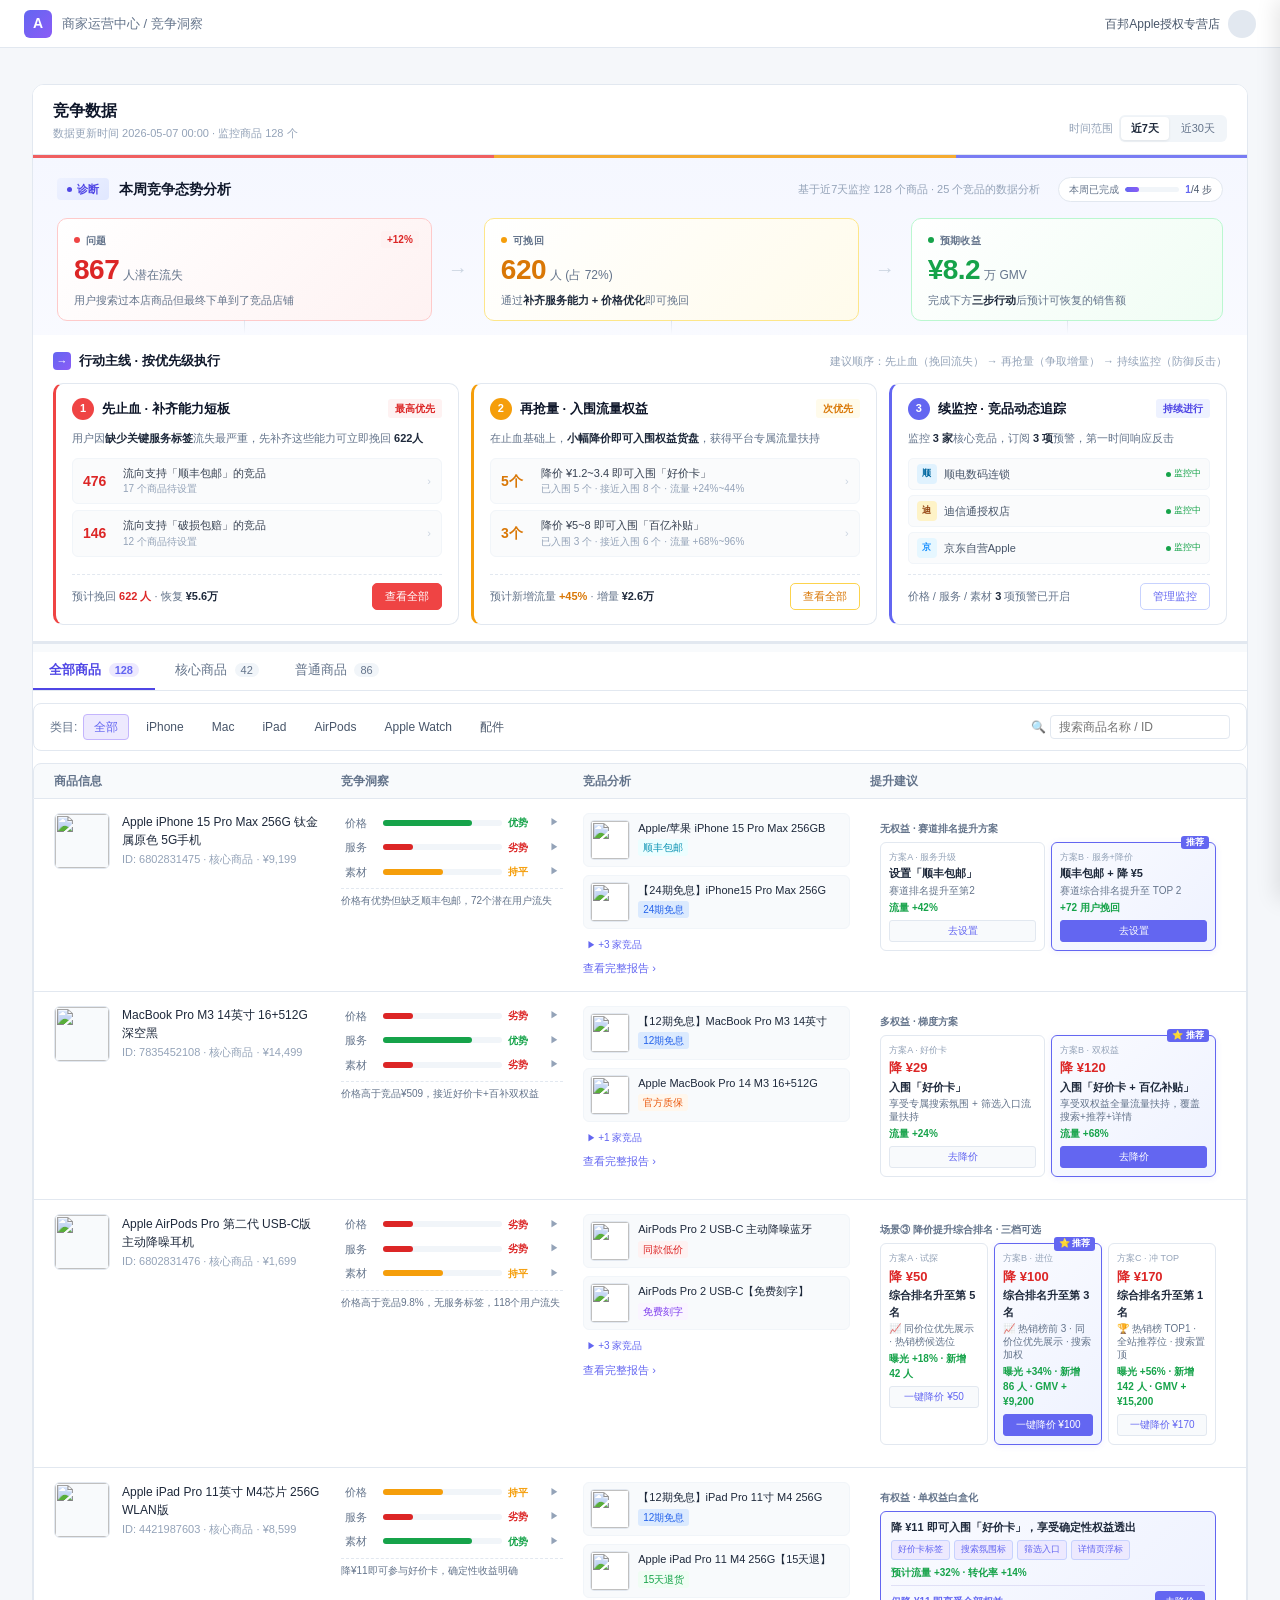
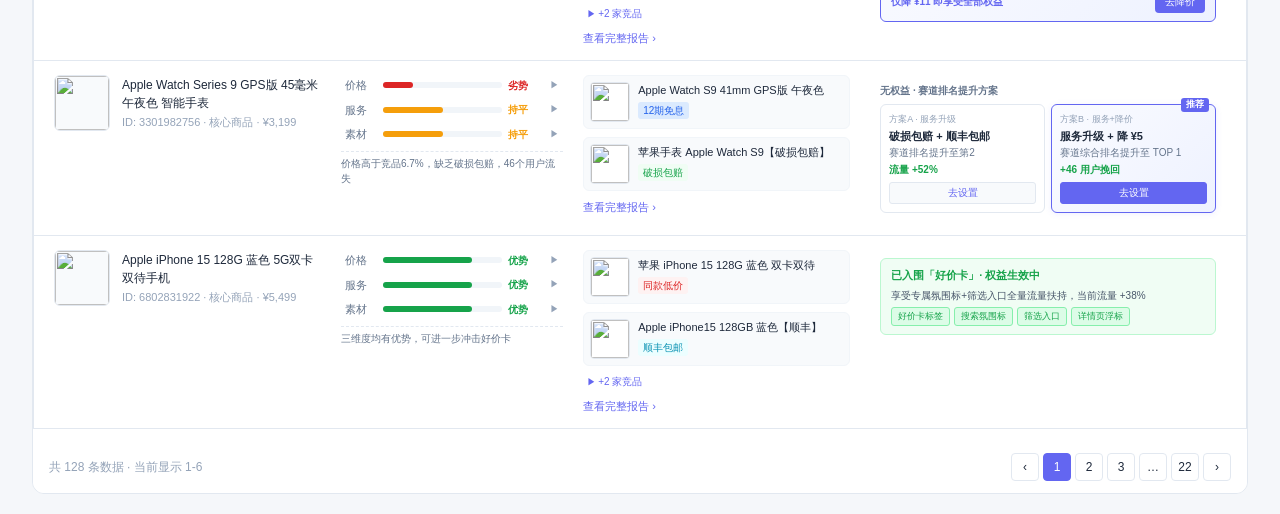
==== commit e0df2c05: "Revert "整合首屏：将诊断 Hero 漏斗压缩为单行叙事，与三步行动卡片合并" This reverts commit e61b19c4a33a20579ee34fe119a69477bcddb" ====
--- a/competitive-insight-v4.html
+++ b/competitive-insight-v4.html
@@ -43,31 +43,57 @@
 .ci-filter-tab:hover{color:#475569}
 .ci-filter-tab.active{background:#fff;color:#1e293b;font-weight:600;box-shadow:0 1px 3px rgba(0,0,0,.08)}
 
-/* ===== 行动中心（诊断 + 三步行动 整合） ===== */
-.hero-action-wrap{background:linear-gradient(180deg,#fafbff 0%,#fff 100%);border-bottom:1px solid #e2e8f0;position:relative;padding:14px 20px 16px}
+/* ===== 诊断 Hero + 行动主线 一体化容器 ===== */
+.hero-action-wrap{background:linear-gradient(180deg,#f5f7ff 0%,#fafbff 50%,#fff 100%);border-bottom:1px solid #e2e8f0;position:relative}
 .hero-action-wrap::before{content:"";position:absolute;left:0;top:0;right:0;height:3px;background:linear-gradient(90deg,#ef4444 0%,#ef4444 38%,#f59e0b 38%,#f59e0b 76%,#6366f1 76%,#6366f1 100%);opacity:.85}
 
-/* 一句话诊断条 */
-.diag-bar{display:flex;align-items:center;gap:10px;padding:10px 14px;background:#fff;border:1px solid #e2e8f0;border-radius:8px;margin-bottom:12px;flex-wrap:wrap}
-.diag-tag{display:inline-flex;align-items:center;gap:5px;padding:2px 8px;border-radius:3px;background:#eef2ff;color:#4f46e5;font-size:11px;font-weight:600;flex-shrink:0}
-.diag-tag::before{content:"";width:5px;height:5px;border-radius:50%;background:#4f46e5}
-.diag-text{font-size:13px;color:#0f172a;line-height:1.6;flex:1;min-width:200px}
-.diag-text .num-loss{color:#dc2626;font-weight:700;font-size:15px}
-.diag-text .num-gain{color:#16a34a;font-weight:700;font-size:15px}
-.diag-text .num-action{color:#d97706;font-weight:700}
-.diag-meta{font-size:11px;color:#94a3b8;flex-shrink:0}
-.diag-progress{display:inline-flex;align-items:center;gap:6px;padding:3px 10px;background:#f8fafc;border:1px solid #e2e8f0;border-radius:12px;flex-shrink:0}
-.diag-progress-label{font-size:10px;color:#64748b}
-.diag-progress-bar{display:inline-block;width:48px;height:4px;border-radius:2px;background:#e2e8f0;overflow:hidden}
-.diag-progress-fill{display:block;height:100%;border-radius:2px;background:linear-gradient(90deg,#6366f1,#8b5cf6)}
-.diag-progress-num{font-size:10px;color:#475569;font-weight:600}
-.diag-progress-num strong{color:#6366f1}
+/* ===== 诊断 Hero（漏斗式，与下方行动主线视觉串联） ===== */
+.diagnosis-hero{padding:22px 24px 14px;background:transparent;border-bottom:none;position:relative}
+.dh-title-row{display:flex;align-items:center;gap:10px;margin-bottom:16px}
+.dh-title-tag{display:inline-flex;align-items:center;gap:5px;padding:3px 10px;border-radius:4px;background:linear-gradient(135deg,#eef2ff,#e0e7ff);color:#4f46e5;font-size:11px;font-weight:600}
+.dh-title-tag::before{content:"";width:5px;height:5px;border-radius:50%;background:#4f46e5}
+.dh-title-text{font-size:14px;font-weight:600;color:#0f172a}
+.dh-title-meta{font-size:11px;color:#94a3b8;margin-left:auto}
+.dh-progress-mini{display:inline-flex;align-items:center;gap:6px;padding:4px 10px;background:#fff;border:1px solid #e2e8f0;border-radius:14px;margin-left:8px}
+.dh-progress-label{font-size:10px;color:#64748b}
+.dh-progress-bar{display:inline-block;width:54px;height:5px;border-radius:3px;background:#f1f5f9;overflow:hidden;position:relative}
+.dh-progress-fill{display:block;height:100%;border-radius:3px;background:linear-gradient(90deg,#6366f1,#8b5cf6)}
+.dh-progress-num{font-size:10px;color:#475569}
+.dh-progress-num strong{color:#6366f1;font-weight:700}
+
+/* 漏斗与下方三步卡片宽度对齐：1.2 / 1.2 / 1（与 .al-grid 一致） */
+.dh-funnel{display:grid;grid-template-columns:1.2fr 28px 1.2fr 28px 1fr;gap:12px;align-items:stretch;padding:0}
+.dh-step{display:flex;flex-direction:column;gap:4px;padding:14px 16px 12px;border-radius:10px;border:1px solid #e2e8f0;background:#fff;position:relative;transition:all .2s;cursor:pointer}
+.dh-step:hover{transform:translateY(-2px);box-shadow:0 6px 16px rgba(0,0,0,.06)}
+.dh-step.problem{border-color:#fecaca;background:linear-gradient(135deg,#fff 0%,#fef2f2 100%)}
+.dh-step.action{border-color:#fde68a;background:linear-gradient(135deg,#fff 0%,#fffbeb 100%)}
+.dh-step.gain{border-color:#bbf7d0;background:linear-gradient(135deg,#fff 0%,#f0fdf4 100%)}
+.dh-step-label{display:flex;align-items:center;gap:6px;font-size:10px;font-weight:600;color:#64748b;text-transform:uppercase;letter-spacing:.4px}
+.dh-step-label-dot{width:6px;height:6px;border-radius:50%}
+.dh-step.problem .dh-step-label-dot{background:#ef4444}
+.dh-step.action .dh-step-label-dot{background:#f59e0b}
+.dh-step.gain .dh-step-label-dot{background:#16a34a}
+.dh-step-value{display:flex;align-items:baseline;gap:4px;margin-top:4px}
+.dh-step-num{font-size:28px;font-weight:800;line-height:1;letter-spacing:-.5px}
+.dh-step.problem .dh-step-num{color:#dc2626}
+.dh-step.action .dh-step-num{color:#d97706}
+.dh-step.gain .dh-step-num{color:#16a34a}
+.dh-step-unit{font-size:12px;color:#64748b;font-weight:500}
+.dh-step-desc{font-size:11px;color:#64748b;line-height:1.5;margin-top:4px}
+.dh-step-desc strong{color:#1e293b;font-weight:600}
+.dh-step-trend{position:absolute;top:12px;right:12px;font-size:10px;padding:1px 6px;border-radius:3px;font-weight:600}
+.dh-step-trend.up{background:#fef2f2;color:#dc2626}
+.dh-step-trend.down{background:#f0fdf4;color:#16a34a}
+/* 漏斗箭头：垂直居中、连接两个卡片 */
+.dh-arrow{display:flex;align-items:center;justify-content:center;font-size:20px;color:#cbd5e1;font-weight:300;user-select:none}
+/* 漏斗向下连接到行动主线 */
+.dh-step::after{content:"";position:absolute;left:50%;bottom:-14px;width:1px;height:14px;background:linear-gradient(to bottom,#cbd5e1,transparent);opacity:.6}
 
 /* ===== 行动主线（三步法） ===== */
-.action-lane{padding:0;background:transparent;border-bottom:none}
-.al-head{display:flex;align-items:center;justify-content:space-between;margin-bottom:8px;padding:0 2px}
-.al-head-title{display:flex;align-items:center;gap:8px;font-size:12px;font-weight:600;color:#475569}
-.al-head-title-icon{display:inline-flex;align-items:center;justify-content:center;width:16px;height:16px;border-radius:4px;background:linear-gradient(135deg,#6366f1,#8b5cf6);color:#fff;font-size:10px;font-weight:700}
+.action-lane{padding:16px 20px;background:#fff;border-bottom:1px solid #e2e8f0}
+.al-head{display:flex;align-items:center;justify-content:space-between;margin-bottom:12px}
+.al-head-title{display:flex;align-items:center;gap:8px;font-size:13px;font-weight:600;color:#0f172a}
+.al-head-title-icon{display:inline-flex;align-items:center;justify-content:center;width:18px;height:18px;border-radius:4px;background:linear-gradient(135deg,#6366f1,#8b5cf6);color:#fff;font-size:11px;font-weight:700}
 .al-head-hint{font-size:11px;color:#94a3b8}
 .al-grid{display:grid;grid-template-columns:1.2fr 1.2fr 1fr;gap:12px}
 .al-card{position:relative;padding:14px 16px;border-radius:10px;background:#fff;border:1px solid #e2e8f0;display:flex;flex-direction:column;gap:10px;transition:all .2s}
@@ -525,20 +551,50 @@
         <span class="filter-active-clear" onclick="clearFilter()">清除筛选</span>
       </div>
 
-      <!-- ===== 行动中心（诊断 + 三步行动 整合） ===== -->
+      <!-- ===== Hero + 行动主线 一体化容器 ===== -->
       <div class="hero-action-wrap">
 
-      <!-- 一句话诊断条：把原 Hero 漏斗压缩为一行叙事 -->
-      <div class="diag-bar">
-        <span class="diag-tag">诊断</span>
-        <div class="diag-text">
-          本周 <span class="num-loss">867 人</span> 潜在流失，其中 <span class="num-action">72%（620 人）</span> 可挽回，完成下方三步预计恢复 <span class="num-gain">¥8.2 万</span> GMV
-        </div>
-        <span class="diag-progress">
-          <span class="diag-progress-label">本周</span>
-          <span class="diag-progress-bar"><span class="diag-progress-fill" style="width:25%"></span></span>
-          <span class="diag-progress-num"><strong>1</strong>/4 步</span>
-        </span>
+      <!-- ===== 诊断 Hero（漏斗式） ===== -->
+      <div class="diagnosis-hero">
+        <div class="dh-title-row">
+          <span class="dh-title-tag">诊断</span>
+          <span class="dh-title-text">本周竞争态势分析</span>
+          <span class="dh-title-meta">基于近7天监控 128 个商品 · 25 个竞品的数据分析</span>
+          <span class="dh-progress-mini">
+            <span class="dh-progress-label">本周已完成</span>
+            <span class="dh-progress-bar"><span class="dh-progress-fill" style="width:25%"></span></span>
+            <span class="dh-progress-num"><strong>1</strong>/4 步</span>
+          </span>
+        </div>
+        <div class="dh-funnel">
+          <div class="dh-step problem" data-link="card-1">
+            <span class="dh-step-trend up">+12%</span>
+            <div class="dh-step-label"><span class="dh-step-label-dot"></span>问题</div>
+            <div class="dh-step-value">
+              <span class="dh-step-num">867</span>
+              <span class="dh-step-unit">人潜在流失</span>
+            </div>
+            <div class="dh-step-desc">用户搜索过本店商品但最终下单到了竞品店铺</div>
+          </div>
+          <div class="dh-arrow">→</div>
+          <div class="dh-step action">
+            <div class="dh-step-label"><span class="dh-step-label-dot"></span>可挽回</div>
+            <div class="dh-step-value">
+              <span class="dh-step-num">620</span>
+              <span class="dh-step-unit">人 (占 72%)</span>
+            </div>
+            <div class="dh-step-desc">通过<strong>补齐服务能力 + 价格优化</strong>即可挽回</div>
+          </div>
+          <div class="dh-arrow">→</div>
+          <div class="dh-step gain">
+            <div class="dh-step-label"><span class="dh-step-label-dot"></span>预期收益</div>
+            <div class="dh-step-value">
+              <span class="dh-step-num">¥8.2</span>
+              <span class="dh-step-unit">万 GMV</span>
+            </div>
+            <div class="dh-step-desc">完成下方<strong>三步行动</strong>后预计可恢复的销售额</div>
+          </div>
+        </div>
       </div>
 
       <!-- ===== 行动主线（三步法：止血 → 抢量 → 监控） ===== -->
@@ -546,9 +602,9 @@
         <div class="al-head">
           <div class="al-head-title">
             <span class="al-head-title-icon">→</span>
-            <span>行动主线 · 先止血 → 再抢量 → 续监控</span>
-          </div>
-          <div class="al-head-hint">建议按优先级依次执行</div>
+            <span>行动主线 · 按优先级执行</span>
+          </div>
+          <div class="al-head-hint">建议顺序：先止血（挽回流失） → 再抢量（争取增量） → 持续监控（防御反击）</div>
         </div>
         <div class="al-grid">
 
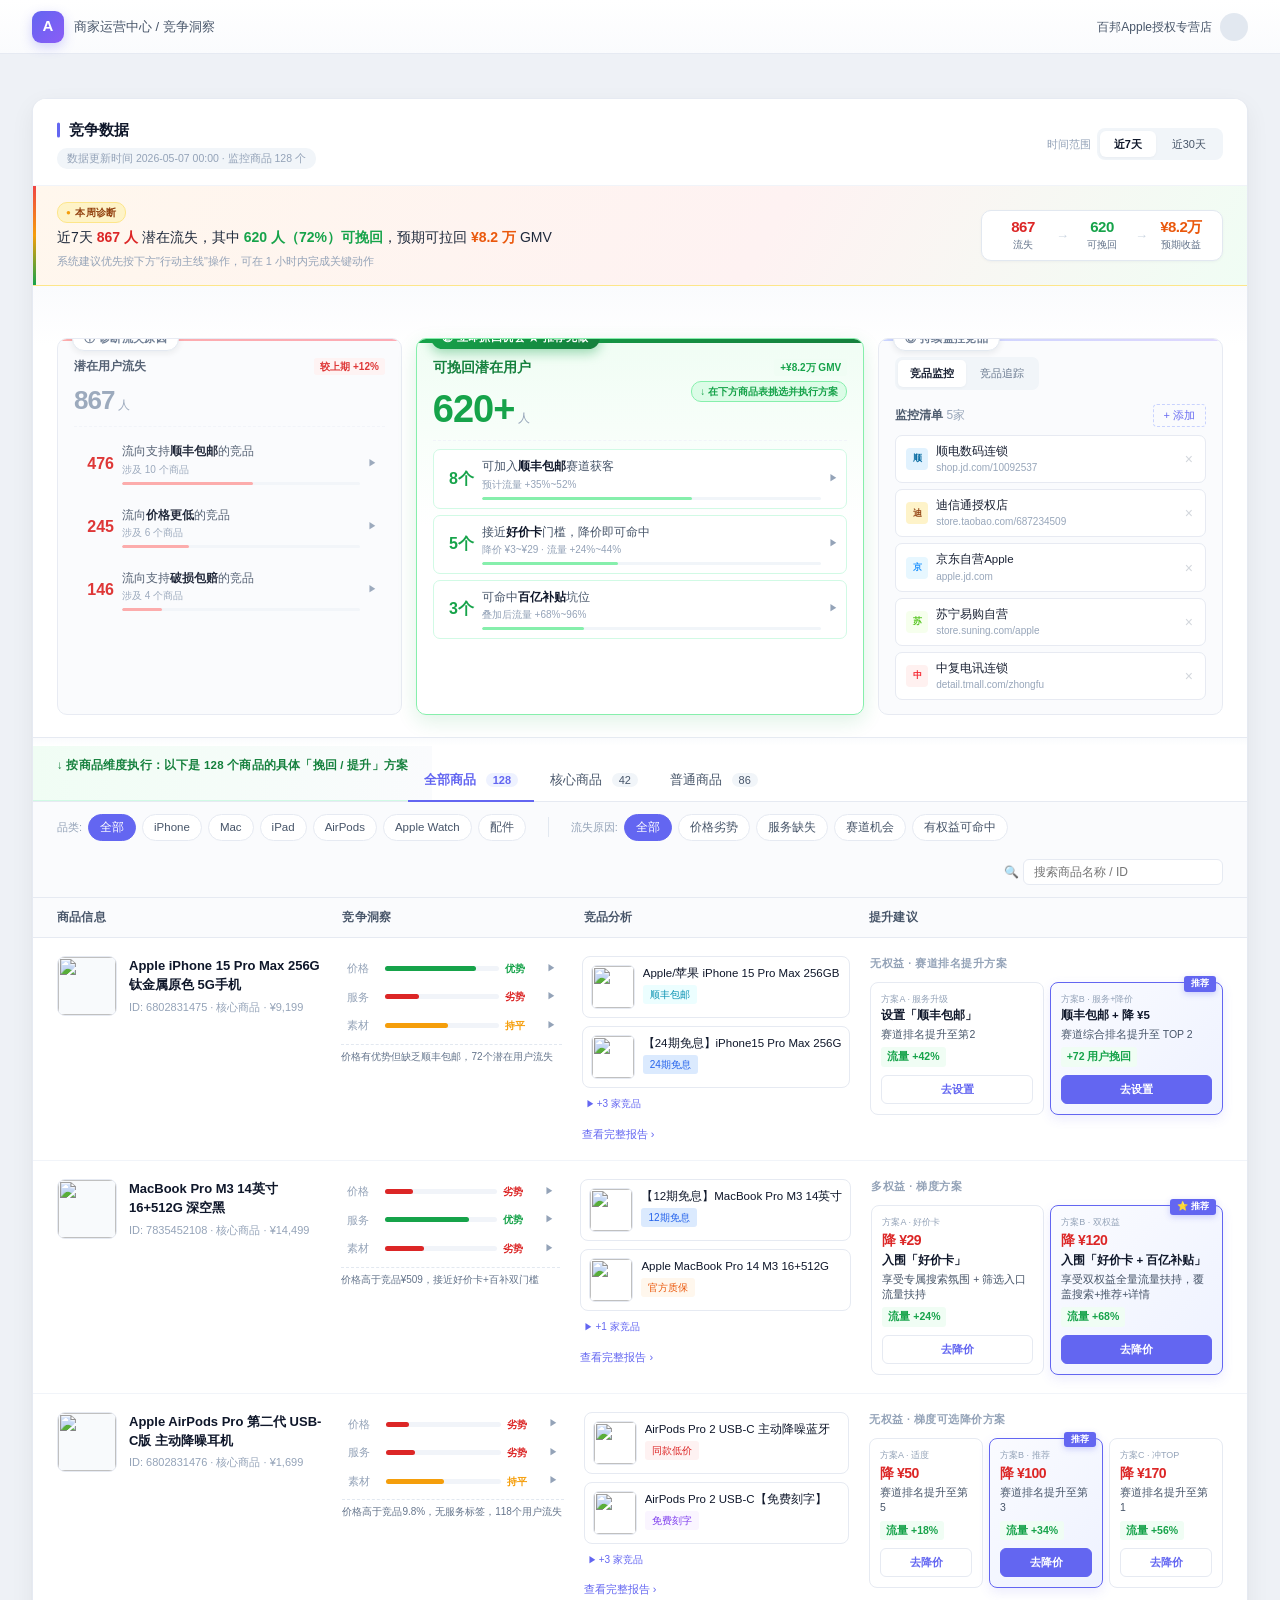
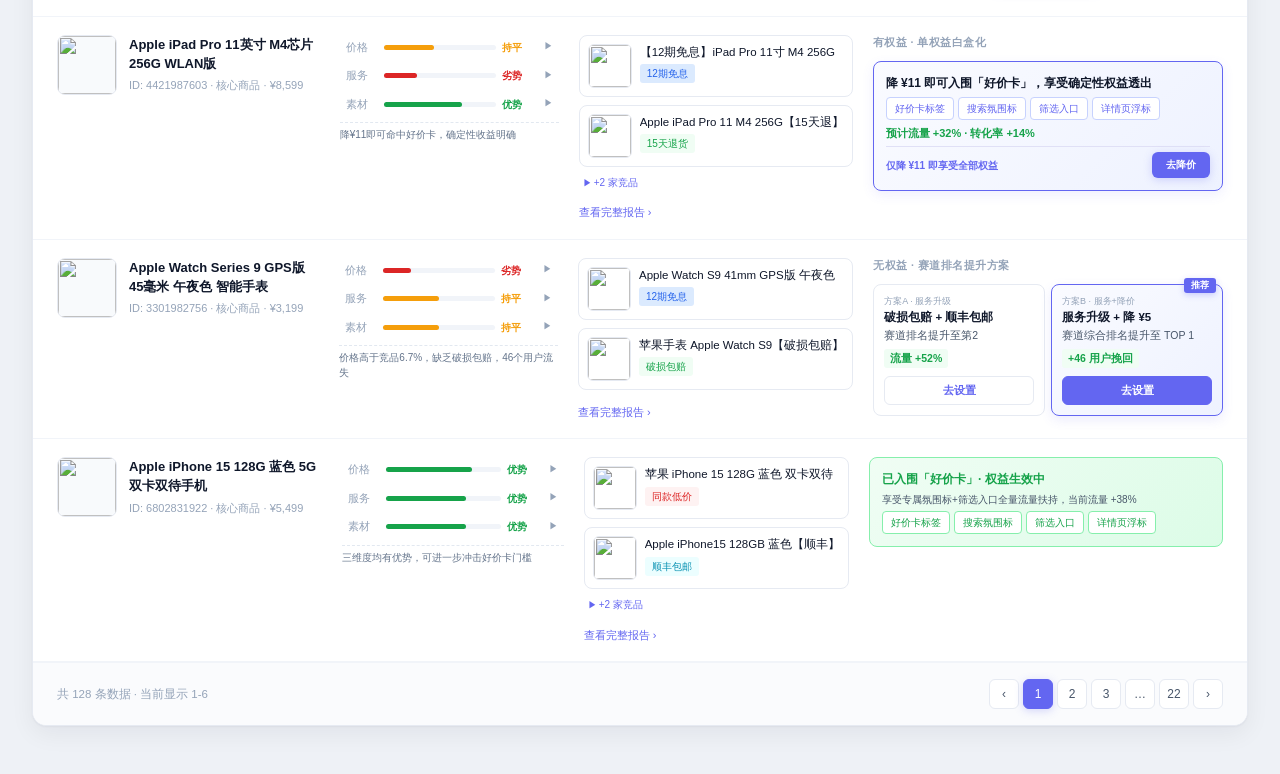
==== commit 58c57b6a: "v4: 优化页面行动主线 - 顶部诊断条+三步骤行动顺序+视觉权重重排" ====
--- a/competitive-insight-v4.html
+++ b/competitive-insight-v4.html
@@ -43,106 +43,8 @@
 .ci-filter-tab:hover{color:#475569}
 .ci-filter-tab.active{background:#fff;color:#1e293b;font-weight:600;box-shadow:0 1px 3px rgba(0,0,0,.08)}
 
-/* ===== 诊断 Hero + 行动主线 一体化容器 ===== */
-.hero-action-wrap{background:linear-gradient(180deg,#f5f7ff 0%,#fafbff 50%,#fff 100%);border-bottom:1px solid #e2e8f0;position:relative}
-.hero-action-wrap::before{content:"";position:absolute;left:0;top:0;right:0;height:3px;background:linear-gradient(90deg,#ef4444 0%,#ef4444 38%,#f59e0b 38%,#f59e0b 76%,#6366f1 76%,#6366f1 100%);opacity:.85}
-
-/* ===== 诊断 Hero（漏斗式，与下方行动主线视觉串联） ===== */
-.diagnosis-hero{padding:22px 24px 14px;background:transparent;border-bottom:none;position:relative}
-.dh-title-row{display:flex;align-items:center;gap:10px;margin-bottom:16px}
-.dh-title-tag{display:inline-flex;align-items:center;gap:5px;padding:3px 10px;border-radius:4px;background:linear-gradient(135deg,#eef2ff,#e0e7ff);color:#4f46e5;font-size:11px;font-weight:600}
-.dh-title-tag::before{content:"";width:5px;height:5px;border-radius:50%;background:#4f46e5}
-.dh-title-text{font-size:14px;font-weight:600;color:#0f172a}
-.dh-title-meta{font-size:11px;color:#94a3b8;margin-left:auto}
-.dh-progress-mini{display:inline-flex;align-items:center;gap:6px;padding:4px 10px;background:#fff;border:1px solid #e2e8f0;border-radius:14px;margin-left:8px}
-.dh-progress-label{font-size:10px;color:#64748b}
-.dh-progress-bar{display:inline-block;width:54px;height:5px;border-radius:3px;background:#f1f5f9;overflow:hidden;position:relative}
-.dh-progress-fill{display:block;height:100%;border-radius:3px;background:linear-gradient(90deg,#6366f1,#8b5cf6)}
-.dh-progress-num{font-size:10px;color:#475569}
-.dh-progress-num strong{color:#6366f1;font-weight:700}
-
-/* 漏斗与下方三步卡片宽度对齐：1.2 / 1.2 / 1（与 .al-grid 一致） */
-.dh-funnel{display:grid;grid-template-columns:1.2fr 28px 1.2fr 28px 1fr;gap:12px;align-items:stretch;padding:0}
-.dh-step{display:flex;flex-direction:column;gap:4px;padding:14px 16px 12px;border-radius:10px;border:1px solid #e2e8f0;background:#fff;position:relative;transition:all .2s;cursor:pointer}
-.dh-step:hover{transform:translateY(-2px);box-shadow:0 6px 16px rgba(0,0,0,.06)}
-.dh-step.problem{border-color:#fecaca;background:linear-gradient(135deg,#fff 0%,#fef2f2 100%)}
-.dh-step.action{border-color:#fde68a;background:linear-gradient(135deg,#fff 0%,#fffbeb 100%)}
-.dh-step.gain{border-color:#bbf7d0;background:linear-gradient(135deg,#fff 0%,#f0fdf4 100%)}
-.dh-step-label{display:flex;align-items:center;gap:6px;font-size:10px;font-weight:600;color:#64748b;text-transform:uppercase;letter-spacing:.4px}
-.dh-step-label-dot{width:6px;height:6px;border-radius:50%}
-.dh-step.problem .dh-step-label-dot{background:#ef4444}
-.dh-step.action .dh-step-label-dot{background:#f59e0b}
-.dh-step.gain .dh-step-label-dot{background:#16a34a}
-.dh-step-value{display:flex;align-items:baseline;gap:4px;margin-top:4px}
-.dh-step-num{font-size:28px;font-weight:800;line-height:1;letter-spacing:-.5px}
-.dh-step.problem .dh-step-num{color:#dc2626}
-.dh-step.action .dh-step-num{color:#d97706}
-.dh-step.gain .dh-step-num{color:#16a34a}
-.dh-step-unit{font-size:12px;color:#64748b;font-weight:500}
-.dh-step-desc{font-size:11px;color:#64748b;line-height:1.5;margin-top:4px}
-.dh-step-desc strong{color:#1e293b;font-weight:600}
-.dh-step-trend{position:absolute;top:12px;right:12px;font-size:10px;padding:1px 6px;border-radius:3px;font-weight:600}
-.dh-step-trend.up{background:#fef2f2;color:#dc2626}
-.dh-step-trend.down{background:#f0fdf4;color:#16a34a}
-/* 漏斗箭头：垂直居中、连接两个卡片 */
-.dh-arrow{display:flex;align-items:center;justify-content:center;font-size:20px;color:#cbd5e1;font-weight:300;user-select:none}
-/* 漏斗向下连接到行动主线 */
-.dh-step::after{content:"";position:absolute;left:50%;bottom:-14px;width:1px;height:14px;background:linear-gradient(to bottom,#cbd5e1,transparent);opacity:.6}
-
-/* ===== 行动主线（三步法） ===== */
-.action-lane{padding:16px 20px;background:#fff;border-bottom:1px solid #e2e8f0}
-.al-head{display:flex;align-items:center;justify-content:space-between;margin-bottom:12px}
-.al-head-title{display:flex;align-items:center;gap:8px;font-size:13px;font-weight:600;color:#0f172a}
-.al-head-title-icon{display:inline-flex;align-items:center;justify-content:center;width:18px;height:18px;border-radius:4px;background:linear-gradient(135deg,#6366f1,#8b5cf6);color:#fff;font-size:11px;font-weight:700}
-.al-head-hint{font-size:11px;color:#94a3b8}
-.al-grid{display:grid;grid-template-columns:1.2fr 1.2fr 1fr;gap:12px}
-.al-card{position:relative;padding:14px 16px;border-radius:10px;background:#fff;border:1px solid #e2e8f0;display:flex;flex-direction:column;gap:10px;transition:all .2s}
-.al-card:hover{box-shadow:0 4px 12px rgba(0,0,0,.06);transform:translateY(-1px)}
-.al-card.priority-1{border-left:3px solid #ef4444}
-.al-card.priority-2{border-left:3px solid #f59e0b}
-.al-card.priority-3{border-left:3px solid #6366f1}
-.al-card-head{display:flex;align-items:center;gap:8px}
-.al-step-badge{display:inline-flex;align-items:center;justify-content:center;width:22px;height:22px;border-radius:50%;font-size:11px;font-weight:700;color:#fff;flex-shrink:0}
-.al-card.priority-1 .al-step-badge{background:#ef4444}
-.al-card.priority-2 .al-step-badge{background:#f59e0b}
-.al-card.priority-3 .al-step-badge{background:#6366f1}
-.al-card-title{font-size:13px;font-weight:600;color:#0f172a}
-.al-card-tag{margin-left:auto;font-size:10px;padding:2px 7px;border-radius:3px;font-weight:600}
-.al-card.priority-1 .al-card-tag{background:#fef2f2;color:#dc2626}
-.al-card.priority-2 .al-card-tag{background:#fffbeb;color:#d97706}
-.al-card.priority-3 .al-card-tag{background:#eef2ff;color:#4f46e5}
-.al-card-desc{font-size:11px;color:#64748b;line-height:1.5}
-.al-card-desc strong{color:#1e293b;font-weight:600}
-.al-card-items{display:flex;flex-direction:column;gap:6px;margin-top:2px}
-.al-item{display:flex;align-items:center;gap:8px;padding:7px 10px;border-radius:6px;background:#fafbfc;border:1px solid #f1f5f9;cursor:pointer;transition:all .12s}
-.al-item:hover{border-color:#c7d2fe;background:#fff}
-.al-item-num{font-size:14px;font-weight:700;color:#1e293b;min-width:32px}
-.al-card.priority-1 .al-item-num{color:#dc2626}
-.al-card.priority-2 .al-item-num{color:#d97706}
-.al-card.priority-3 .al-item-num{color:#6366f1}
-.al-item-body{flex:1;min-width:0}
-.al-item-title{font-size:11px;font-weight:500;color:#374151;line-height:1.3}
-.al-item-sub{font-size:10px;color:#94a3b8;margin-top:1px}
-.al-item-arrow{font-size:11px;color:#cbd5e1;flex-shrink:0}
-.al-item:hover .al-item-arrow{color:#6366f1}
-.al-card-footer{display:flex;align-items:center;justify-content:space-between;padding-top:8px;border-top:1px dashed #e2e8f0;margin-top:auto}
-.al-card-stat{font-size:11px;color:#64748b}
-.al-card-stat strong{color:#1e293b;font-weight:600}
-.al-card-cta{font-size:11px;padding:5px 12px;border-radius:5px;font-weight:500;cursor:pointer;border:1px solid;transition:all .12s}
-.al-card.priority-1 .al-card-cta{background:#ef4444;color:#fff;border-color:#ef4444}
-.al-card.priority-1 .al-card-cta:hover{background:#dc2626;border-color:#dc2626}
-.al-card.priority-2 .al-card-cta{background:#fff;color:#d97706;border-color:#fcd34d}
-.al-card.priority-2 .al-card-cta:hover{background:#fffbeb}
-.al-card.priority-3 .al-card-cta{background:#fff;color:#6366f1;border-color:#c7d2fe}
-.al-card.priority-3 .al-card-cta:hover{background:#eef2ff}
-
-/* 监控小卡片 */
-.al-monitor-list{display:flex;flex-direction:column;gap:5px;margin-top:2px}
-.al-monitor-item{display:flex;align-items:center;gap:7px;padding:5px 8px;border-radius:5px;background:#fafbfc;border:1px solid #f1f5f9}
-.al-monitor-ico{width:20px;height:20px;border-radius:4px;display:flex;align-items:center;justify-content:center;font-size:9px;font-weight:700;flex-shrink:0}
-.al-monitor-name{font-size:11px;color:#475569;flex:1;overflow:hidden;text-overflow:ellipsis;white-space:nowrap}
-.al-monitor-status{font-size:9px;color:#16a34a;display:flex;align-items:center;gap:3px}
-.al-monitor-status::before{content:"";width:5px;height:5px;border-radius:50%;background:#16a34a}
+/* ===== 三列顶行布局 ===== */
+.top-row{display:grid;grid-template-columns:1fr 1fr 1fr;gap:12px;padding:12px 16px;background:#fff}
 
 /* ===== 统一数据卡片风格 ===== */
 .stat-card{padding:16px;border-radius:8px;background:#fff;border:1px solid #e2e8f0;position:relative}
@@ -164,7 +66,7 @@
 .stat-hero-unit{font-size:12px;color:#64748b}
 
 /* 指标列表 - 统一风格 */
-.stat-metric-list{display:flex;flex-direction:column;gap:6px;min-height:180px}
+.stat-metric-list{display:flex;flex-direction:column;gap:6px}
 .stat-metric{display:flex;align-items:center;gap:8px;padding:6px 8px;border-radius:6px;cursor:pointer;transition:all .15s}
 .stat-metric:hover{background:#f8fafc}
 .stat-metric.active{background:#f1f5f9}
@@ -215,9 +117,6 @@
 .mi-url{font-size:9px;color:#9ca3af;white-space:nowrap;overflow:hidden;text-overflow:ellipsis;max-width:160px}
 .mi-remove{background:none;border:none;color:#d1d5db;font-size:14px;cursor:pointer;padding:0 2px;flex-shrink:0}
 .mi-remove:hover{color:#ef4444}
-.mi-action{transition:color .12s}
-.mi-action:hover{color:#4338ca}
-
 
 /* 竞品追踪内容 */
 .mp-track-content{display:none}
@@ -239,39 +138,6 @@
 .toggle-sw.on{background:#6366f1}
 .toggle-sw.on::before{left:17px}
 
-/* ===== 能力提升建议模块 ===== */
-.suggest-header{padding:14px 16px 10px}
-.suggest-title{font-size:15px;font-weight:700;color:#1e293b}
-.suggest-grid{display:grid;grid-template-columns:1fr 1fr;gap:12px;padding:0 16px 16px}
-.suggest-panel{background:#fff;border:1px solid #e2e8f0;border-radius:8px;padding:14px 16px}
-.suggest-panel-header{display:flex;align-items:center;justify-content:space-between;margin-bottom:12px}
-.suggest-panel-title{font-size:13px;font-weight:600;color:#1e293b}
-.suggest-more{font-size:11px;color:#6366f1;cursor:pointer;text-decoration:none}
-.suggest-more:hover{text-decoration:underline}
-.suggest-cards-h{display:grid;grid-template-columns:1fr 1fr;gap:8px}
-.suggest-card-h{background:#fafbfc;border:1px solid #f1f5f9;border-radius:8px;padding:14px 16px;transition:all .12s}
-.suggest-card-h:hover{border-color:#e2e8f0;background:#fff}
-.suggest-card-h-top{display:flex;align-items:center;justify-content:space-between;margin-bottom:6px}
-.suggest-card-h-name{font-size:13px;font-weight:600;color:#1e293b}
-.suggest-tag-h{font-size:10px;padding:2px 8px;border-radius:4px;font-weight:500}
-.suggest-tag-h.loss{background:#fef2f2;color:#dc2626}
-.suggest-tag-h.gain{background:#f0fdf4;color:#16a34a}
-.suggest-card-h-desc{font-size:11px;color:#64748b;margin-bottom:10px}
-.suggest-detail-btn{width:100%;padding:6px 0;background:#fff;border:1px solid #c7d2fe;border-radius:5px;font-size:12px;color:#6366f1;cursor:pointer;font-weight:500;transition:all .12s}
-.suggest-detail-btn:hover{background:#6366f1;color:#fff;border-color:#6366f1}
-.suggest-cards{display:flex;flex-direction:column;gap:8px}
-.suggest-card{display:flex;align-items:center;justify-content:space-between;padding:10px 12px;border:1px solid #f1f5f9;border-radius:6px;background:#fafbfc;transition:all .12s}
-.suggest-card:hover{border-color:#e2e8f0;background:#fff}
-.suggest-card-left{min-width:0;flex:1}
-.suggest-card-name{font-size:12px;font-weight:600;color:#1e293b}
-.suggest-card-desc{font-size:11px;color:#64748b;margin-top:2px}
-.suggest-card-right{display:flex;align-items:center;gap:8px;flex-shrink:0}
-.suggest-tag{font-size:10px;padding:2px 6px;border-radius:3px;font-weight:500}
-.suggest-tag.loss{background:#fef2f2;color:#dc2626}
-.suggest-tag.gain{background:#f0fdf4;color:#16a34a}
-.suggest-btn{padding:4px 10px;background:#fff;border:1px solid #c7d2fe;border-radius:4px;font-size:11px;color:#6366f1;cursor:pointer;transition:all .12s;white-space:nowrap}
-.suggest-btn:hover{background:#6366f1;color:#fff;border-color:#6366f1}
-
 /* 筛选标签联动高亮 */
 .filter-active{display:none;align-items:center;gap:6px;padding:8px 16px;background:#eef2ff;border-bottom:1px solid #c7d2fe;font-size:11px;color:#4f46e5}
 .filter-active.show{display:flex}
@@ -313,10 +179,6 @@
 
 /* 竞争洞察列 */
 .insight-cell{display:flex;flex-direction:column;gap:4px}
-.dim-row{display:flex;align-items:center;gap:8px;font-size:11px;cursor:pointer;padding:4px 6px;border-radius:4px;transition:background .12s}
-.dim-row:hover{background:#f1f5f9}
-.dim-label{color:#64748b;width:32px;flex-shrink:0;font-weight:500}
-.dim-expand-icon{font-size:9px;color:#94a3b8;transition:transform .2s;margin-left:auto}
 .dim-row{display:flex;align-items:center;gap:6px;font-size:11px;cursor:pointer;padding:2px 4px;border-radius:4px;transition:background .12s}
 .dim-row:hover{background:#f1f5f9}
 .dim-label{color:#64748b;width:32px;flex-shrink:0}
@@ -469,53 +331,323 @@
 .exec-modal-btn{padding:8px 24px;background:#6366f1;color:#fff;border:none;border-radius:6px;font-size:13px;font-weight:500;cursor:pointer;transition:background .12s}
 .exec-modal-btn:hover{background:#4f46e5}
 
-/* 明细弹窗 - 右侧抽屉 */
-.detail-modal-mask{position:fixed;top:0;left:0;right:0;bottom:0;background:rgba(0,0,0,.3);z-index:9998;opacity:0;pointer-events:none;transition:opacity .3s}
-.detail-modal-mask.show{opacity:1;pointer-events:auto}
-.detail-modal{position:fixed;top:0;right:0;bottom:0;width:720px;background:#fff;box-shadow:-4px 0 20px rgba(0,0,0,.1);z-index:9999;transform:translateX(100%);transition:transform .3s ease;display:flex;flex-direction:column}
-.detail-modal.show{transform:translateX(0)}
-.detail-modal-header{display:flex;align-items:center;justify-content:space-between;padding:18px 20px 14px;border-bottom:1px solid #f1f5f9;flex-shrink:0}
-.detail-modal-title{font-size:15px;font-weight:700;color:#1e293b}
-.detail-modal-sub{font-size:12px;color:#64748b;margin-top:2px}
-.detail-modal-close{background:none;border:none;font-size:20px;color:#94a3b8;cursor:pointer;padding:4px 8px;line-height:1;border-radius:4px;transition:all .12s}
-.detail-modal-close:hover{background:#f1f5f9;color:#475569}
-.detail-modal-actions{padding:12px 20px;border-bottom:1px solid #f1f5f9;flex-shrink:0}
-.detail-modal-batch{padding:7px 16px;background:#6366f1;color:#fff;border:none;border-radius:6px;font-size:12px;font-weight:500;cursor:pointer;transition:background .12s}
-.detail-modal-batch:hover{background:#4f46e5}
-.detail-modal-list{overflow-y:auto;flex:1;padding:14px 20px 20px}
-.detail-item{display:flex;align-items:center;gap:12px;padding:12px 14px;border:1px solid #f1f5f9;border-radius:8px;margin-bottom:8px;background:#fafbfc;transition:all .12s}
-.detail-item:hover{border-color:#e2e8f0;background:#fff}
-.detail-item-img{width:48px;height:48px;border-radius:6px;object-fit:cover;flex-shrink:0}
-.detail-item-info{flex:1;min-width:0}
-.detail-item-name{font-size:12px;font-weight:600;color:#1e293b;white-space:nowrap;overflow:hidden;text-overflow:ellipsis}
-.detail-item-meta{font-size:11px;color:#64748b;margin-top:2px}
-.detail-item-problem{font-size:11px;color:#dc2626;margin-top:4px;display:flex;align-items:center;gap:4px}
-.detail-item-problem::before{content:"";display:inline-block;width:6px;height:6px;border-radius:50%;background:#dc2626;flex-shrink:0}
-.detail-item-actions{display:flex;gap:6px;flex-shrink:0}
-.detail-item-btn{padding:5px 10px;background:#fff;border:1px solid #c7d2fe;border-radius:4px;font-size:11px;color:#6366f1;cursor:pointer;transition:all .12s;white-space:nowrap}
-.detail-item-btn:hover{background:#6366f1;color:#fff;border-color:#6366f1}
-.detail-item-btn.set{background:#6366f1;color:#fff;border-color:#6366f1}
-.detail-item-full{padding:16px;border:1px solid #f1f5f9;border-radius:8px;margin-bottom:10px;background:#fafbfc;transition:all .12s}
-.detail-item-full:hover{border-color:#e2e8f0;background:#fff}
-.detail-item-full-head{display:flex;align-items:center;justify-content:space-between;margin-bottom:6px}
-.detail-item-full-name{font-size:13px;font-weight:600;color:#1e293b}
-.detail-item-full-desc{font-size:12px;color:#64748b;margin-bottom:10px}
-.detail-item-full-actions{display:flex;gap:6px}
-.detail-grid{display:grid;grid-template-columns:repeat(2,1fr);gap:12px}
-.detail-grid-card{display:flex;flex-direction:column;gap:8px;padding:14px;border:1px solid #f1f5f9;border-radius:8px;background:#fafbfc;transition:all .12s}
-.detail-grid-card:hover{border-color:#e2e8f0;background:#fff;box-shadow:0 2px 8px rgba(0,0,0,.04)}
-.detail-grid-card-head{display:flex;align-items:center;justify-content:space-between}
-.detail-grid-card-name{font-size:13px;font-weight:600;color:#1e293b}
-.detail-grid-card-desc{font-size:12px;color:#64748b}
-.detail-grid-card-btn{padding:7px 14px;background:#fff;border:1px solid #c7d2fe;border-radius:6px;font-size:12px;color:#6366f1;font-weight:500;cursor:pointer;transition:all .12s;align-self:flex-start}
-.detail-grid-card-btn:hover{background:#6366f1;color:#fff;border-color:#6366f1}
-.strategy-tag{display:inline-block;padding:1px 6px;border-radius:3px;font-size:10px;font-weight:600;line-height:1.4;vertical-align:middle;margin-right:4px}
-.strategy-tag.goodprice{background:#fef3c7;color:#d97706}
-.strategy-tag.subsidy{background:#dbeafe;color:#2563eb}
-.strategy-tag.seckill{background:#fce7f3;color:#db2777}
+/* ============================================
+   v5 · 行动主线优化层
+   解决：流失/机会并列，缺乏行动主线
+   方案：诊断条 + 行动顺序标 + 视觉权重重排
+   ============================================ */
+
+/* —— 顶部诊断结论条 —— */
+.diag-bar{
+  display:flex;align-items:center;justify-content:space-between;
+  gap:24px;
+  padding:16px 24px;
+  background:linear-gradient(120deg,#fff7ed 0%,#fef2f2 60%,#f0fdf4 100%);
+  border-bottom:1px solid #fde68a;
+  position:relative;
+}
+.diag-bar::before{
+  content:"";position:absolute;left:0;top:0;bottom:0;width:3px;
+  background:linear-gradient(180deg,#ef4444,#f59e0b,#16a34a);
+}
+.diag-bar-left{flex:1;min-width:0;display:flex;flex-direction:column;gap:4px}
+.diag-bar-tag{
+  display:inline-flex;align-items:center;gap:4px;
+  font-size:10px;font-weight:700;color:#92400e;
+  background:#fef3c7;border:1px solid #fde68a;
+  padding:2px 8px;border-radius:10px;
+  width:fit-content;letter-spacing:.4px;
+}
+.diag-bar-tag::before{content:"●";color:#f59e0b;font-size:8px}
+.diag-bar-headline{
+  font-size:14px;color:#1e293b;font-weight:500;line-height:1.55;
+}
+.diag-bar-headline b{font-weight:800;font-variant-numeric:tabular-nums}
+.diag-bar-headline .dg-loss{color:#dc2626}
+.diag-bar-headline .dg-recover{color:#16a34a}
+.diag-bar-headline .dg-gain{color:#ea580c}
+.diag-bar-sub{font-size:11px;color:#94a3b8}
+
+/* 漏斗 */
+.diag-bar-funnel{
+  display:flex;align-items:center;gap:6px;
+  background:#fff;border:1px solid #e2e8f0;border-radius:10px;
+  padding:8px 14px;
+  box-shadow:0 1px 3px rgba(15,23,42,.04);
+  flex-shrink:0;
+}
+.dg-step{
+  display:flex;flex-direction:column;align-items:center;
+  padding:0 6px;min-width:54px;
+}
+.dg-step-num{
+  font-size:15px;font-weight:800;color:#dc2626;line-height:1;
+  font-variant-numeric:tabular-nums;letter-spacing:-.5px;
+}
+.dg-step-mid .dg-step-num{color:#16a34a}
+.dg-step-end .dg-step-num{color:#ea580c}
+.dg-step-lbl{
+  font-size:10px;color:#64748b;margin-top:3px;font-weight:500;
+}
+.dg-arrow{
+  color:#cbd5e1;font-size:13px;font-weight:700;
+}
+
+/* —— 三列重构：行动顺序 + 视觉权重 —— */
+.top-row.top-row-v6{
+  position:relative;
+  grid-template-columns:1.1fr 1.4fr 0.95fr !important;
+  padding-top:30px !important;
+  background:linear-gradient(180deg,#fafbfd 0%,#fff 60px) !important;
+}
+
+/* 顶部三步骤标签（绝对定位悬浮在卡片之上） */
+.top-row.top-row-v6 .stat-card,
+.top-row.top-row-v6 .monitor-panel{
+  position:relative;
+  margin-top:16px;
+}
+.top-row.top-row-v6 .stat-card::after,
+.top-row.top-row-v6 .monitor-panel::after{
+  position:absolute;left:14px;top:-12px;
+  font-size:10px;font-weight:700;letter-spacing:.5px;
+  padding:3px 10px;border-radius:11px;
+  display:inline-flex;align-items:center;gap:5px;
+  z-index:2;line-height:1.4;
+}
+/* 步骤①：诊断 */
+.top-row.top-row-v6 .stat-card.loss::after{
+  content:"① 诊断流失原因";
+  background:#fff;color:#64748b;
+  border:1px solid #e2e8f0;
+  box-shadow:0 2px 6px rgba(15,23,42,.06);
+}
+/* 步骤②：核心行动 —— 重点突出 */
+.top-row.top-row-v6 .stat-card.recover::after{
+  content:"② 立即抓回机会  ★ 推荐先做";
+  background:linear-gradient(135deg,#16a34a,#15803d);
+  color:#fff;
+  border:none;
+  box-shadow:0 4px 12px rgba(22,163,74,.35);
+}
+/* 步骤③：持续监控 */
+.top-row.top-row-v6 .monitor-panel::after{
+  content:"③ 持续监控竞品";
+  background:#fff;color:#64748b;
+  border:1px solid #e2e8f0;
+  box-shadow:0 2px 6px rgba(15,23,42,.06);
+}
+
+/* 视觉权重：流失卡降权（诊断依据） */
+.top-row.top-row-v6 .stat-card.loss{
+  background:#fafbfd !important;
+  opacity:.92;
+}
+.top-row.top-row-v6 .stat-card.loss::before{
+  height:2px !important;
+  background:linear-gradient(90deg,#fca5a5,#fda4af) !important;
+}
+.top-row.top-row-v6 .stat-card.loss .stat-card-title{color:#475569 !important;font-weight:600 !important}
+.top-row.top-row-v6 .stat-card.loss .stat-hero-num{font-size:26px !important;color:#94a3b8 !important}
+
+/* 视觉权重：可挽回卡升权（核心行动） */
+.top-row.top-row-v6 .stat-card.recover{
+  background:linear-gradient(180deg,#f0fdf4 0%,#ffffff 60%) !important;
+  border:1.5px solid #86efac !important;
+  box-shadow:0 4px 16px rgba(22,163,74,.12) !important;
+}
+.top-row.top-row-v6 .stat-card.recover::before{
+  height:4px !important;
+  background:linear-gradient(90deg,#16a34a,#15803d) !important;
+}
+.top-row.top-row-v6 .stat-card.recover .stat-card-title{
+  font-size:14px !important;color:#15803d !important;font-weight:700 !important;
+}
+.top-row.top-row-v6 .stat-card.recover .stat-hero-num{font-size:36px !important}
+.top-row.top-row-v6 .stat-card.recover .stat-metric{
+  background:#fff !important;border:1px solid #d1fae5 !important;
+}
+.top-row.top-row-v6 .stat-card.recover .stat-metric:hover{
+  border-color:#16a34a !important;
+  box-shadow:0 2px 8px rgba(22,163,74,.18) !important;
+  transform:translateX(2px);
+}
+
+/* 在挽回卡顶部加一个一键 CTA */
+.top-row.top-row-v6 .stat-card.recover .stat-card-header{position:relative}
+.top-row.top-row-v6 .stat-card.recover .stat-card-header::after{
+  content:"↓ 在下方商品表挑选并执行方案";
+  position:absolute;right:0;top:24px;
+  font-size:10px;color:#16a34a;font-weight:600;
+  background:#dcfce7;padding:2px 8px;border-radius:10px;
+  border:1px solid #86efac;
+  white-space:nowrap;
+}
+
+/* 视觉权重：监控面板降权（辅助工具） */
+.top-row.top-row-v6 .monitor-panel{
+  background:#fafbfd !important;
+  opacity:.95;
+}
+.top-row.top-row-v6 .monitor-panel::before{
+  height:2px !important;
+  background:linear-gradient(90deg,#c7d2fe,#ddd6fe) !important;
+}
+.top-row.top-row-v6 .monitor-panel .mp-title{color:#475569 !important;font-size:12px !important}
+
+/* 在挽回卡和流失卡之间加一个引导箭头（提示阅读顺序） */
+.top-row.top-row-v6{position:relative}
+.top-row.top-row-v6 .stat-card.loss + .stat-card.recover::before{
+  /* 已有 ::before, skip */
+}
+
+/* —— 商品表头部加"承接行动主线"提示 —— */
+.dash-section + .dash-section{position:relative}
+.dash-section + .dash-section .tab-bar::before{
+  content:"↓ 按商品维度执行：以下是 128 个商品的具体「挽回 / 提升」方案";
+  display:block;
+  padding:10px 24px;
+  background:linear-gradient(90deg,#f0fdf4 0%,#fafbfd 100%);
+  border-bottom:1px solid #d1fae5;
+  font-size:11.5px;color:#15803d;font-weight:600;
+  letter-spacing:.2px;
+}
+
+/* —— 响应式 —— */
+@media (max-width:1280px){
+  .top-row.top-row-v6{
+    grid-template-columns:1fr 1.3fr 1fr !important;
+  }
+}
+@media (max-width:1080px){
+  .top-row.top-row-v6{
+    grid-template-columns:1fr 1fr !important;
+  }
+  .top-row.top-row-v6 .monitor-panel{
+    grid-column:1 / -1;
+  }
+  .diag-bar-funnel{display:none}
+}
+@media (max-width:720px){
+  .top-row.top-row-v6{grid-template-columns:1fr !important}
+  .diag-bar{flex-direction:column;align-items:flex-start;gap:12px}
+}
+</style>
+<link rel="stylesheet" href="competitive-insight-v5-unified.css">
+<style>
+/* ============================================
+   v5 · 行动主线优化层 —— unified 之后的覆盖
+   （保证优先级高于 unified.css）
+   ============================================ */
+.top-row.top-row-v6{
+  grid-template-columns:1.1fr 1.4fr 0.95fr !important;
+  padding-top:34px !important;
+  background:linear-gradient(180deg,#fafbfd 0%,#fff 60px) !important;
+}
+.top-row.top-row-v6 .stat-card,
+.top-row.top-row-v6 .monitor-panel{
+  margin-top:18px !important;
+  position:relative;
+}
+/* 步骤标签 */
+.top-row.top-row-v6 .stat-card::after,
+.top-row.top-row-v6 .monitor-panel::after{
+  position:absolute !important;left:14px !important;top:-13px !important;
+  font-size:10.5px !important;font-weight:700 !important;letter-spacing:.4px !important;
+  padding:4px 11px !important;border-radius:12px !important;
+  display:inline-flex !important;align-items:center !important;
+  z-index:5;line-height:1.4 !important;white-space:nowrap;
+  width:auto !important;height:auto !important;
+}
+.top-row.top-row-v6 .stat-card.loss::after{
+  content:"① 诊断流失原因" !important;
+  background:#fff !important;color:#64748b !important;
+  border:1px solid #e2e8f0 !important;
+  box-shadow:0 2px 6px rgba(15,23,42,.08) !important;
+}
+.top-row.top-row-v6 .stat-card.recover::after{
+  content:"② 立即抓回机会  ★ 推荐先做" !important;
+  background:linear-gradient(135deg,#16a34a,#15803d) !important;
+  color:#fff !important;border:none !important;
+  box-shadow:0 4px 12px rgba(22,163,74,.4) !important;
+}
+.top-row.top-row-v6 .monitor-panel::after{
+  content:"③ 持续监控竞品" !important;
+  background:#fff !important;color:#64748b !important;
+  border:1px solid #e2e8f0 !important;
+  box-shadow:0 2px 6px rgba(15,23,42,.08) !important;
+}
+
+/* 流失卡降权 */
+.top-row.top-row-v6 .stat-card.loss{
+  background:#fafbfd !important;
+  opacity:.92;
+}
+.top-row.top-row-v6 .stat-card.loss .stat-card-title{
+  color:#475569 !important;font-weight:600 !important;font-size:12px !important;
+}
+.top-row.top-row-v6 .stat-card.loss .stat-hero-num{
+  font-size:26px !important;color:#94a3b8 !important;
+}
+
+/* 可挽回卡升权 */
+.top-row.top-row-v6 .stat-card.recover{
+  background:linear-gradient(180deg,#f0fdf4 0%,#ffffff 50%) !important;
+  border:1.5px solid #86efac !important;
+  box-shadow:0 6px 20px rgba(22,163,74,.14) !important;
+  transform:scale(1.02);
+}
+.top-row.top-row-v6 .stat-card.recover .stat-card-title{
+  font-size:14px !important;color:#15803d !important;font-weight:700 !important;
+}
+.top-row.top-row-v6 .stat-card.recover .stat-hero-num{
+  font-size:38px !important;color:#16a34a !important;
+}
+.top-row.top-row-v6 .stat-card.recover .stat-metric{
+  background:#fff !important;border:1px solid #d1fae5 !important;
+}
+.top-row.top-row-v6 .stat-card.recover .stat-metric:hover{
+  border-color:#16a34a !important;
+  box-shadow:0 2px 8px rgba(22,163,74,.18) !important;
+  transform:translateX(2px);
+}
+
+/* 监控面板降权 */
+.top-row.top-row-v6 .monitor-panel{
+  background:#fafbfd !important;
+  opacity:.96;
+}
+.top-row.top-row-v6 .monitor-panel .mp-title{
+  color:#475569 !important;font-size:12px !important;
+}
+
+/* 商品表头部承接提示 */
+.dash-section + .dash-section .tab-bar::before{
+  content:"↓ 按商品维度执行：以下是 128 个商品的具体「挽回 / 提升」方案" !important;
+  display:block !important;
+  padding:11px 24px !important;
+  background:linear-gradient(90deg,#f0fdf4 0%,#fafbfd 100%) !important;
+  border-bottom:1px solid #d1fae5 !important;
+  font-size:11.5px !important;color:#15803d !important;font-weight:600 !important;
+  letter-spacing:.2px;
+  margin:-14px -24px 0 !important;
+}
+
+@media (max-width:1280px){
+  .top-row.top-row-v6{grid-template-columns:1fr 1.3fr 1fr !important}
+  .top-row.top-row-v6 .stat-card.recover{transform:none !important}
+}
+@media (max-width:1080px){
+  .top-row.top-row-v6{grid-template-columns:1fr 1fr !important}
+  .top-row.top-row-v6 .monitor-panel{grid-column:1 / -1}
+  .diag-bar-funnel{display:none !important}
+}
+@media (max-width:720px){
+  .top-row.top-row-v6{grid-template-columns:1fr !important}
+  .diag-bar{flex-direction:column !important;align-items:flex-start !important;gap:12px !important}
+}
 </style>
 </head>
-<body>
 <div class="header">
   <div class="h-l"><div class="logo">A</div><div class="h-t">商家运营中心 / 竞争洞察</div></div>
   <div class="h-r"><span>百邦Apple授权专营店</span><div class="avatar"></div></div>
@@ -545,176 +677,38 @@
         </div>
       </div>
 
+      <!-- ===== 诊断结论 + 行动漏斗 ===== -->
+      <div class="diag-bar">
+        <div class="diag-bar-left">
+          <div class="diag-bar-tag">本周诊断</div>
+          <div class="diag-bar-headline">
+            近7天 <b class="dg-loss">867 人</b> 潜在流失，其中 <b class="dg-recover">620 人（72%）可挽回</b>，预期可拉回
+            <b class="dg-gain">¥8.2 万</b> GMV
+          </div>
+          <div class="diag-bar-sub">系统建议优先按下方"行动主线"操作，可在 1 小时内完成关键动作</div>
+        </div>
+        <div class="diag-bar-funnel">
+          <div class="dg-step"><div class="dg-step-num">867</div><div class="dg-step-lbl">流失</div></div>
+          <div class="dg-arrow">→</div>
+          <div class="dg-step dg-step-mid"><div class="dg-step-num">620</div><div class="dg-step-lbl">可挽回</div></div>
+          <div class="dg-arrow">→</div>
+          <div class="dg-step dg-step-end"><div class="dg-step-num">¥8.2万</div><div class="dg-step-lbl">预期收益</div></div>
+        </div>
+      </div>
+
       <!-- 筛选激活标签 -->
       <div class="filter-active" id="filterActive">
         当前筛选：<span class="filter-active-tag" id="filterTag"></span>
         <span class="filter-active-clear" onclick="clearFilter()">清除筛选</span>
       </div>
 
-      <!-- ===== Hero + 行动主线 一体化容器 ===== -->
-      <div class="hero-action-wrap">
-
-      <!-- ===== 诊断 Hero（漏斗式） ===== -->
-      <div class="diagnosis-hero">
-        <div class="dh-title-row">
-          <span class="dh-title-tag">诊断</span>
-          <span class="dh-title-text">本周竞争态势分析</span>
-          <span class="dh-title-meta">基于近7天监控 128 个商品 · 25 个竞品的数据分析</span>
-          <span class="dh-progress-mini">
-            <span class="dh-progress-label">本周已完成</span>
-            <span class="dh-progress-bar"><span class="dh-progress-fill" style="width:25%"></span></span>
-            <span class="dh-progress-num"><strong>1</strong>/4 步</span>
-          </span>
-        </div>
-        <div class="dh-funnel">
-          <div class="dh-step problem" data-link="card-1">
-            <span class="dh-step-trend up">+12%</span>
-            <div class="dh-step-label"><span class="dh-step-label-dot"></span>问题</div>
-            <div class="dh-step-value">
-              <span class="dh-step-num">867</span>
-              <span class="dh-step-unit">人潜在流失</span>
-            </div>
-            <div class="dh-step-desc">用户搜索过本店商品但最终下单到了竞品店铺</div>
-          </div>
-          <div class="dh-arrow">→</div>
-          <div class="dh-step action">
-            <div class="dh-step-label"><span class="dh-step-label-dot"></span>可挽回</div>
-            <div class="dh-step-value">
-              <span class="dh-step-num">620</span>
-              <span class="dh-step-unit">人 (占 72%)</span>
-            </div>
-            <div class="dh-step-desc">通过<strong>补齐服务能力 + 价格优化</strong>即可挽回</div>
-          </div>
-          <div class="dh-arrow">→</div>
-          <div class="dh-step gain">
-            <div class="dh-step-label"><span class="dh-step-label-dot"></span>预期收益</div>
-            <div class="dh-step-value">
-              <span class="dh-step-num">¥8.2</span>
-              <span class="dh-step-unit">万 GMV</span>
-            </div>
-            <div class="dh-step-desc">完成下方<strong>三步行动</strong>后预计可恢复的销售额</div>
-          </div>
-        </div>
-      </div>
-
-      <!-- ===== 行动主线（三步法：止血 → 抢量 → 监控） ===== -->
-      <div class="action-lane">
-        <div class="al-head">
-          <div class="al-head-title">
-            <span class="al-head-title-icon">→</span>
-            <span>行动主线 · 按优先级执行</span>
-          </div>
-          <div class="al-head-hint">建议顺序：先止血（挽回流失） → 再抢量（争取增量） → 持续监控（防御反击）</div>
-        </div>
-        <div class="al-grid">
-
-          <!-- ① 止血 -->
-          <div class="al-card priority-1">
-            <div class="al-card-head">
-              <span class="al-step-badge">1</span>
-              <span class="al-card-title">先止血 · 补齐能力短板</span>
-              <span class="al-card-tag">最高优先</span>
-            </div>
-            <div class="al-card-desc">用户因<strong>缺少关键服务标签</strong>流失最严重，先补齐这些能力可立即挽回 <strong>622人</strong></div>
-            <div class="al-card-items">
-              <div class="al-item" onclick="openSuggestDetail('shunfeng')">
-                <div class="al-item-num">476</div>
-                <div class="al-item-body">
-                  <div class="al-item-title">流向支持「顺丰包邮」的竞品</div>
-                  <div class="al-item-sub">17 个商品待设置</div>
-                </div>
-                <span class="al-item-arrow">›</span>
-              </div>
-              <div class="al-item" onclick="openSuggestDetail('damage')">
-                <div class="al-item-num">146</div>
-                <div class="al-item-body">
-                  <div class="al-item-title">流向支持「破损包赔」的竞品</div>
-                  <div class="al-item-sub">12 个商品待设置</div>
-                </div>
-                <span class="al-item-arrow">›</span>
-              </div>
-            </div>
-            <div class="al-card-footer">
-              <span class="al-card-stat">预计挽回 <strong style="color:#dc2626">622 人</strong> · 恢复 <strong>¥5.6万</strong></span>
-              <button class="al-card-cta" onclick="openSuggestDetail('all-shortfall')">查看全部</button>
-            </div>
-          </div>
-
-          <!-- ② 抢量 -->
-          <div class="al-card priority-2">
-            <div class="al-card-head">
-              <span class="al-step-badge">2</span>
-              <span class="al-card-title">再抢量 · 入围流量权益</span>
-              <span class="al-card-tag">次优先</span>
-            </div>
-            <div class="al-card-desc">在止血基础上，<strong>小幅降价即可入围权益货盘</strong>，获得平台专属流量扶持</div>
-            <div class="al-card-items">
-              <div class="al-item" onclick="openSuggestDetail('goodprice')">
-                <div class="al-item-num">5个</div>
-                <div class="al-item-body">
-                  <div class="al-item-title">降价 ¥1.2~3.4 即可入围「好价卡」</div>
-                  <div class="al-item-sub">已入围 5 个 · 接近入围 8 个 · 流量 +24%~44%</div>
-                </div>
-                <span class="al-item-arrow">›</span>
-              </div>
-              <div class="al-item" onclick="openSuggestDetail('subsidy')">
-                <div class="al-item-num">3个</div>
-                <div class="al-item-body">
-                  <div class="al-item-title">降价 ¥5~8 即可入围「百亿补贴」</div>
-                  <div class="al-item-sub">已入围 3 个 · 接近入围 6 个 · 流量 +68%~96%</div>
-                </div>
-                <span class="al-item-arrow">›</span>
-              </div>
-            </div>
-            <div class="al-card-footer">
-              <span class="al-card-stat">预计新增流量 <strong style="color:#d97706">+45%</strong> · 增量 <strong>¥2.6万</strong></span>
-              <button class="al-card-cta" onclick="openSuggestDetail('all-opportunity')">查看全部</button>
-            </div>
-          </div>
-
-          <!-- ③ 监控 -->
-          <div class="al-card priority-3">
-            <div class="al-card-head">
-              <span class="al-step-badge">3</span>
-              <span class="al-card-title">续监控 · 竞品动态追踪</span>
-              <span class="al-card-tag">持续进行</span>
-            </div>
-            <div class="al-card-desc">监控 <strong>3 家</strong>核心竞品，订阅 <strong>3 项</strong>预警，第一时间响应反击</div>
-            <div class="al-monitor-list">
-              <div class="al-monitor-item">
-                <div class="al-monitor-ico" style="background:#e0f2fe;color:#0369a1">顺</div>
-                <div class="al-monitor-name">顺电数码连锁</div>
-                <span class="al-monitor-status">监控中</span>
-              </div>
-              <div class="al-monitor-item">
-                <div class="al-monitor-ico" style="background:#fef3c7;color:#92400e">迪</div>
-                <div class="al-monitor-name">迪信通授权店</div>
-                <span class="al-monitor-status">监控中</span>
-              </div>
-              <div class="al-monitor-item">
-                <div class="al-monitor-ico" style="background:#e6f7ff;color:#1890ff">京</div>
-                <div class="al-monitor-name">京东自营Apple</div>
-                <span class="al-monitor-status">监控中</span>
-              </div>
-            </div>
-            <div class="al-card-footer">
-              <span class="al-card-stat">价格 / 服务 / 素材 <strong>3</strong> 项预警已开启</span>
-              <button class="al-card-cta" onclick="document.querySelector('.mp-tab[data-tab=track-list]').click();document.querySelector('.top-row-legacy').scrollIntoView({behavior:'smooth'})">管理监控</button>
-            </div>
-          </div>
-
-        </div>
-      </div>
-
-      </div><!-- /.hero-action-wrap -->
-
-      <!-- 三列内容（保留为详细数据透出，供商家钻取） -->
-      <div class="top-row top-row-legacy" style="display:none">
+      <!-- 三列内容（重构为：行动主线 ① 抢回流失 → ② 抢量增长 → 监控辅助） -->
+      <div class="top-row top-row-v6">
         <!-- 左列：潜在用户流失 -->
         <div class="stat-card loss">
           <div class="stat-card-header">
             <span class="stat-card-title">潜在用户流失</span>
-            <span class="stat-card-trend up" data-7="较上周 +12%" data-30="较上月 +18%">较上周 +12%</span>
+            <span class="stat-card-trend up" data-7="较上期 +12%" data-30="较上月 +18%">较上期 +12%</span>
           </div>
           <div class="stat-hero">
             <span class="stat-hero-num" data-7="867" data-30="1,243">867</span>
@@ -730,14 +724,6 @@
                 <div class="sm-bar"><div class="sm-bar-fill" style="width:55%"></div></div>
               </div>
               <span class="sm-toggle">▶</span>
-              <div class="sm-detail">
-                <div class="sm-detail-products">
-                  <div class="sm-detail-prod"><img src="https://store.storeimages.cdn-apple.com/4982/as-images.apple.com/is/iphone-15-pro-finish-select-202309-6-7inch-naturaltitanium?wid=48&hei=48&fmt=jpeg&qlt=90"><span>iPhone 15 Pro Max</span></div>
-                  <div class="sm-detail-prod"><img src="https://store.storeimages.cdn-apple.com/4982/as-images.apple.com/is/ipad-pro-13-select-wifi-spaceblack-202405?wid=48&hei=48&fmt=jpeg&qlt=90"><span>iPad Pro 11</span></div>
-                  <div class="sm-detail-prod"><img src="https://store.storeimages.cdn-apple.com/4982/as-images.apple.com/is/s9-case-unselect-gallery-1-202309?wid=48&hei=48&fmt=jpeg&qlt=90"><span>Apple Watch S9</span></div>
-                </div>
-                <a class="mi-action" href="javascript:void(0)" style="display:block;margin-top:6px;font-size:11px;color:#6366f1;cursor:pointer " onclick="toggleViewAll(this)">查看全部 10 个商品 ›</a>
-              </div>
             </div>
             <div class="stat-metric time-data" data-range="7" data-filter="price">
               <div class="sm-num">245</div>
@@ -747,13 +733,6 @@
                 <div class="sm-bar"><div class="sm-bar-fill" style="width:28%"></div></div>
               </div>
               <span class="sm-toggle">▶</span>
-              <div class="sm-detail">
-                <div class="sm-detail-products">
-                  <div class="sm-detail-prod"><img src="https://store.storeimages.cdn-apple.com/4982/as-images.apple.com/is/mbp14-spaceblack-select-202410?wid=48&hei=48&fmt=jpeg&qlt=90"><span>MacBook Pro M3</span></div>
-                  <div class="sm-detail-prod"><img src="https://store.storeimages.cdn-apple.com/4982/as-images.apple.com/is/MTJV3?wid=48&hei=48&fmt=jpeg&qlt=90"><span>AirPods Pro 2</span></div>
-                </div>
-                <a class="mi-action" href="javascript:void(0)" style="display:block;margin-top:6px;font-size:11px;color:#6366f1;cursor:pointer " onclick="toggleViewAll(this)">查看全部 6 个商品 ›</a>
-              </div>
             </div>
             <div class="stat-metric time-data" data-range="7" data-filter="damage">
               <div class="sm-num">146</div>
@@ -763,13 +742,6 @@
                 <div class="sm-bar"><div class="sm-bar-fill" style="width:17%"></div></div>
               </div>
               <span class="sm-toggle">▶</span>
-              <div class="sm-detail">
-                <div class="sm-detail-products">
-                  <div class="sm-detail-prod"><img src="https://store.storeimages.cdn-apple.com/4982/as-images.apple.com/is/iphone-15-pro-finish-select-202309-6-7inch-naturaltitanium?wid=48&hei=48&fmt=jpeg&qlt=90"><span>iPhone 15 Pro</span></div>
-                  <div class="sm-detail-prod"><img src="https://store.storeimages.cdn-apple.com/4982/as-images.apple.com/is/ipad-pro-13-select-wifi-spaceblack-202405?wid=48&hei=48&fmt=jpeg&qlt=90"><span>iPad Pro 13</span></div>
-                </div>
-                <a class="mi-action" href="javascript:void(0)" style="display:block;margin-top:6px;font-size:11px;color:#6366f1;cursor:pointer " onclick="toggleViewAll(this)">查看全部 4 个商品 ›</a>
-              </div>
             </div>
             <!-- 30天数据 -->
             <div class="stat-metric time-data" data-range="30" data-filter="shunfeng" style="display:none">
@@ -780,14 +752,6 @@
                 <div class="sm-bar"><div class="sm-bar-fill" style="width:54%"></div></div>
               </div>
               <span class="sm-toggle">▶</span>
-              <div class="sm-detail">
-                <div class="sm-detail-products">
-                  <div class="sm-detail-prod"><img src="https://store.storeimages.cdn-apple.com/4982/as-images.apple.com/is/iphone-15-pro-finish-select-202309-6-7inch-naturaltitanium?wid=48&hei=48&fmt=jpeg&qlt=90"><span>iPhone 15 Pro Max</span></div>
-                  <div class="sm-detail-prod"><img src="https://store.storeimages.cdn-apple.com/4982/as-images.apple.com/is/mbp14-spaceblack-select-202410?wid=48&hei=48&fmt=jpeg&qlt=90"><span>MacBook Pro M3</span></div>
-                  <div class="sm-detail-prod"><img src="https://store.storeimages.cdn-apple.com/4982/as-images.apple.com/is/ipad-pro-13-select-wifi-spaceblack-202405?wid=48&hei=48&fmt=jpeg&qlt=90"><span>iPad Pro 11</span></div>
-                </div>
-                <a class="mi-action" href="javascript:void(0)" style="display:block;margin-top:6px;font-size:11px;color:#6366f1;cursor:pointer " onclick="toggleViewAll(this)">查看全部 14 个商品 ›</a>
-              </div>
             </div>
             <div class="stat-metric time-data" data-range="30" data-filter="price" style="display:none">
               <div class="sm-num">358</div>
@@ -797,13 +761,6 @@
                 <div class="sm-bar"><div class="sm-bar-fill" style="width:29%"></div></div>
               </div>
               <span class="sm-toggle">▶</span>
-              <div class="sm-detail">
-                <div class="sm-detail-products">
-                  <div class="sm-detail-prod"><img src="https://store.storeimages.cdn-apple.com/4982/as-images.apple.com/is/ipad-pro-13-select-wifi-spaceblack-202405?wid=48&hei=48&fmt=jpeg&qlt=90"><span>iPad Pro 11 M4</span></div>
-                  <div class="sm-detail-prod"><img src="https://store.storeimages.cdn-apple.com/4982/as-images.apple.com/is/MTJV3?wid=48&hei=48&fmt=jpeg&qlt=90"><span>AirPods Pro 2</span></div>
-                </div>
-                <a class="mi-action" href="javascript:void(0)" style="display:block;margin-top:6px;font-size:11px;color:#6366f1;cursor:pointer " onclick="toggleViewAll(this)">查看全部 8 个商品 ›</a>
-              </div>
             </div>
             <div class="stat-metric time-data" data-range="30" data-filter="damage" style="display:none">
               <div class="sm-num">203</div>
@@ -813,13 +770,6 @@
                 <div class="sm-bar"><div class="sm-bar-fill" style="width:17%"></div></div>
               </div>
               <span class="sm-toggle">▶</span>
-              <div class="sm-detail">
-                <div class="sm-detail-products">
-                  <div class="sm-detail-prod"><img src="https://store.storeimages.cdn-apple.com/4982/as-images.apple.com/is/iphone-15-pro-finish-select-202309-6-7inch-naturaltitanium?wid=48&hei=48&fmt=jpeg&qlt=90"><span>iPhone 15 Pro</span></div>
-                  <div class="sm-detail-prod"><img src="https://store.storeimages.cdn-apple.com/4982/as-images.apple.com/is/mbp14-spaceblack-select-202410?wid=48&hei=48&fmt=jpeg&qlt=90"><span>MacBook Pro 14</span></div>
-                </div>
-                <a class="mi-action" href="javascript:void(0)" style="display:block;margin-top:6px;font-size:11px;color:#6366f1;cursor:pointer " onclick="toggleViewAll(this)">查看全部 5 个商品 ›</a>
-              </div>
             </div>
           </div>
         </div>
@@ -828,7 +778,7 @@
         <div class="stat-card recover">
           <div class="stat-card-header">
             <span class="stat-card-title">可挽回潜在用户</span>
-            <span class="stat-card-trend down" data-7="近7天可挽回 +¥8.2万 GMV" data-30="近30天可挽回 +¥15.6万 GMV">近7天可挽回 +¥8.2万 GMV</span>
+            <span class="stat-card-trend down" data-7="+¥8.2万 GMV" data-30="+¥15.6万 GMV">+¥8.2万 GMV</span>
           </div>
           <div class="stat-hero">
             <span class="stat-hero-num" data-7="620+" data-30="1,180+">620+</span>
@@ -844,46 +794,24 @@
                 <div class="sm-bar"><div class="sm-bar-fill" style="width:62%"></div></div>
               </div>
               <span class="sm-toggle">▶</span>
-              <div class="sm-detail">
-                <div class="sm-detail-products">
-                  <div class="sm-detail-prod"><img src="https://store.storeimages.cdn-apple.com/4982/as-images.apple.com/is/iphone-15-pro-finish-select-202309-6-7inch-naturaltitanium?wid=48&hei=48&fmt=jpeg&qlt=90"><span>iPhone 15 Pro Max</span></div>
-                  <div class="sm-detail-prod"><img src="https://store.storeimages.cdn-apple.com/4982/as-images.apple.com/is/ipad-pro-13-select-wifi-spaceblack-202405?wid=48&hei=48&fmt=jpeg&qlt=90"><span>iPad Pro 11</span></div>
-                  <div class="sm-detail-prod"><img src="https://store.storeimages.cdn-apple.com/4982/as-images.apple.com/is/s9-case-unselect-gallery-1-202309?wid=48&hei=48&fmt=jpeg&qlt=90"><span>Apple Watch S9</span></div>
-                </div>
-                <a class="mi-action" href="javascript:void(0)" style="display:block;margin-top:6px;font-size:11px;color:#6366f1;cursor:pointer " onclick="toggleViewAll(this)">查看全部 8 个商品 ›</a>
-              </div>
             </div>
             <div class="stat-metric time-data" data-range="7" data-filter="goodprice">
               <div class="sm-num">5个</div>
               <div class="sm-body">
-                <div class="sm-label"><span class="strategy-tag goodprice">好价卡</span>降价1.2-3.4元，即可享受<strong>好价卡</strong>专属流量扶持</div>
-                <div class="sm-sub">降价 1.2-3.4元 · 流量 +24%~44%</div>
+                <div class="sm-label">接近<strong>好价卡</strong>门槛，降价即可命中</div>
+                <div class="sm-sub">降价 ¥3~¥29 · 流量 +24%~44%</div>
                 <div class="sm-bar"><div class="sm-bar-fill" style="width:40%"></div></div>
               </div>
               <span class="sm-toggle">▶</span>
-              <div class="sm-detail">
-                <div class="sm-detail-products">
-                  <div class="sm-detail-prod"><img src="https://store.storeimages.cdn-apple.com/4982/as-images.apple.com/is/ipad-pro-13-select-wifi-spaceblack-202405?wid=48&hei=48&fmt=jpeg&qlt=90"><span>iPad Pro 11 M4</span></div>
-                  <div class="sm-detail-prod"><img src="https://store.storeimages.cdn-apple.com/4982/as-images.apple.com/is/mbp14-spaceblack-select-202410?wid=48&hei=48&fmt=jpeg&qlt=90"><span>MacBook Pro M3</span></div>
-                </div>
-                <a class="mi-action" href="javascript:void(0)" style="display:block;margin-top:6px;font-size:11px;color:#6366f1;cursor:pointer " onclick="toggleViewAll(this)">查看全部 5 个商品 ›</a>
-              </div>
             </div>
             <div class="stat-metric time-data" data-range="7" data-filter="subsidy">
               <div class="sm-num">3个</div>
               <div class="sm-body">
-                <div class="sm-label"><span class="strategy-tag subsidy">百亿补贴</span>降价5-8元，即可享受<strong>百亿补贴</strong>专属流量扶持</div>
-                <div class="sm-sub">降价 5-8元 · 流量 +68%~96%</div>
+                <div class="sm-label">可命中<strong>百亿补贴</strong>坑位</div>
+                <div class="sm-sub">叠加后流量 +68%~96%</div>
                 <div class="sm-bar"><div class="sm-bar-fill" style="width:30%"></div></div>
               </div>
               <span class="sm-toggle">▶</span>
-              <div class="sm-detail">
-                <div class="sm-detail-products">
-                  <div class="sm-detail-prod"><img src="https://store.storeimages.cdn-apple.com/4982/as-images.apple.com/is/mbp14-spaceblack-select-202410?wid=48&hei=48&fmt=jpeg&qlt=90"><span>MacBook Pro M3</span></div>
-                  <div class="sm-detail-prod"><img src="https://store.storeimages.cdn-apple.com/4982/as-images.apple.com/is/MTJV3?wid=48&hei=48&fmt=jpeg&qlt=90"><span>AirPods Pro 2</span></div>
-                </div>
-                <a class="mi-action" href="javascript:void(0)" style="display:block;margin-top:6px;font-size:11px;color:#6366f1;cursor:pointer " onclick="toggleViewAll(this)">查看全部 3 个商品 ›</a>
-              </div>
             </div>
             <!-- 30天数据 -->
             <div class="stat-metric time-data" data-range="30" data-filter="shunfeng-recover" style="display:none">
@@ -894,46 +822,24 @@
                 <div class="sm-bar"><div class="sm-bar-fill" style="width:65%"></div></div>
               </div>
               <span class="sm-toggle">▶</span>
-              <div class="sm-detail">
-                <div class="sm-detail-products">
-                  <div class="sm-detail-prod"><img src="https://store.storeimages.cdn-apple.com/4982/as-images.apple.com/is/ipad-pro-13-select-wifi-spaceblack-202405?wid=48&hei=48&fmt=jpeg&qlt=90"><span>iPad Pro 13 M4</span></div>
-                  <div class="sm-detail-prod"><img src="https://store.storeimages.cdn-apple.com/4982/as-images.apple.com/is/ipad-pro-11-select-wifi-spaceblack-202405?wid=48&hei=48&fmt=jpeg&qlt=90"><span>iPad Pro 11 M4</span></div>
-                  <div class="sm-detail-prod"><img src="https://store.storeimages.cdn-apple.com/4982/as-images.apple.com/is/mbp14-spaceblack-select-202410?wid=48&hei=48&fmt=jpeg&qlt=90"><span>MacBook Pro M3</span></div>
-                </div>
-                <a class="mi-action" href="javascript:void(0)" style="display:block;margin-top:6px;font-size:11px;color:#6366f1;cursor:pointer " onclick="toggleViewAll(this)">查看全部 12 个商品 ›</a>
-              </div>
             </div>
             <div class="stat-metric time-data" data-range="30" data-filter="goodprice" style="display:none">
               <div class="sm-num">7个</div>
               <div class="sm-body">
-                <div class="sm-label"><span class="strategy-tag goodprice">好价卡</span>降价1.2-3.4元，即可享受<strong>好价卡</strong>专属流量扶持</div>
-                <div class="sm-sub">降价 1.2-3.4元 · 流量 +24%~44%</div>
+                <div class="sm-label">接近<strong>好价卡</strong>门槛，降价即可命中</div>
+                <div class="sm-sub">降价 ¥3~¥29 · 流量 +24%~44%</div>
                 <div class="sm-bar"><div class="sm-bar-fill" style="width:42%"></div></div>
               </div>
               <span class="sm-toggle">▶</span>
-              <div class="sm-detail">
-                <div class="sm-detail-products">
-                  <div class="sm-detail-prod"><img src="https://store.storeimages.cdn-apple.com/4982/as-images.apple.com/is/ipad-pro-11-select-wifi-spaceblack-202405?wid=48&hei=48&fmt=jpeg&qlt=90"><span>iPad Pro 11 M4</span></div>
-                  <div class="sm-detail-prod"><img src="https://store.storeimages.cdn-apple.com/4982/as-images.apple.com/is/MTJV3?wid=48&hei=48&fmt=jpeg&qlt=90"><span>AirPods Pro 2</span></div>
-                </div>
-                <a class="mi-action" href="javascript:void(0)" style="display:block;margin-top:6px;font-size:11px;color:#6366f1;cursor:pointer " onclick="toggleViewAll(this)">查看全部 7 个商品 ›</a>
-              </div>
             </div>
             <div class="stat-metric time-data" data-range="30" data-filter="subsidy" style="display:none">
               <div class="sm-num">4个</div>
               <div class="sm-body">
-                <div class="sm-label"><span class="strategy-tag subsidy">百亿补贴</span>降价5-8元，即可享受<strong>百亿补贴</strong>专属流量扶持</div>
-                <div class="sm-sub">降价 5-8元 · 流量 +68%~96%</div>
+                <div class="sm-label">可命中<strong>百亿补贴</strong>坑位</div>
+                <div class="sm-sub">叠加后流量 +68%~96%</div>
                 <div class="sm-bar"><div class="sm-bar-fill" style="width:32%"></div></div>
               </div>
               <span class="sm-toggle">▶</span>
-              <div class="sm-detail">
-                <div class="sm-detail-products">
-                  <div class="sm-detail-prod"><img src="https://store.storeimages.cdn-apple.com/4982/as-images.apple.com/is/mbp14-spaceblack-select-202410?wid=48&hei=48&fmt=jpeg&qlt=90"><span>MacBook Pro M3</span></div>
-                  <div class="sm-detail-prod"><img src="https://store.storeimages.cdn-apple.com/4982/as-images.apple.com/is/MTJV3?wid=48&hei=48&fmt=jpeg&qlt=90"><span>AirPods Pro 2</span></div>
-                </div>
-                <a class="mi-action" href="javascript:void(0)" style="display:block;margin-top:6px;font-size:11px;color:#6366f1;cursor:pointer " onclick="toggleViewAll(this)">查看全部 4 个商品 ›</a>
-              </div>
             </div>
           </div>
         </div>
@@ -948,7 +854,7 @@
           <!-- Tab 1: 竞品监控 -->
           <div class="mp-track-content active" id="monitor-list">
             <div class="mp-header">
-              <span class="mp-title" style="font-size:12px">监控清单 <span style="font-weight:400;color:#94a3b8">3家</span></span>
+              <span class="mp-title" style="font-size:12px">监控清单 <span style="font-weight:400;color:#94a3b8">5家</span></span>
               <button class="mp-add-btn" onclick="toggleAddMonitor(this)">+ 添加</button>
             </div>
             <div class="mp-add-row">
@@ -981,6 +887,22 @@
                 </div>
                 <button class="mi-remove">×</button>
               </div>
+              <div class="mi-row">
+                <div class="mi-ico" style="background:#f6ffed;color:#52c41a">苏</div>
+                <div class="mi-meta">
+                  <div class="mi-name">苏宁易购自营</div>
+                  <div class="mi-url">store.suning.com/apple</div>
+                </div>
+                <button class="mi-remove">×</button>
+              </div>
+              <div class="mi-row">
+                <div class="mi-ico" style="background:#fff1f0;color:#f5222d">中</div>
+                <div class="mi-meta">
+                  <div class="mi-name">中复电讯连锁</div>
+                  <div class="mi-url">detail.tmall.com/zhongfu</div>
+                </div>
+                <button class="mi-remove">×</button>
+              </div>
             </div>
           </div>
 
@@ -1025,62 +947,6 @@
       </div>
     </div>
 
-    <!-- 3. 能力提升建议（已整合到上方"行动主线"，保留隐藏供数据钻取兼容） -->
-    <div class="dash-section" style="display:none">
-      <div class="suggest-grid">
-        <!-- 补齐短板 -->
-        <div class="suggest-panel">
-          <div class="suggest-panel-header">
-            <span class="suggest-panel-title">补齐短板</span>
-            <a class="suggest-more" href="javascript:void(0)" onclick="openSuggestDetail('all-shortfall')">查看更多 ›</a>
-          </div>
-          <div class="suggest-cards-h">
-            <div class="suggest-card-h">
-              <div class="suggest-card-h-top">
-                <div class="suggest-card-h-name">顺丰包邮</div>
-                <span class="suggest-tag-h loss">用户流失</span>
-              </div>
-              <div class="suggest-card-h-desc">17个商品待支持</div>
-              <button class="suggest-detail-btn" onclick="openSuggestDetail('shunfeng')">查看明细</button>
-            </div>
-            <div class="suggest-card-h">
-              <div class="suggest-card-h-top">
-                <div class="suggest-card-h-name">破损包赔</div>
-                <span class="suggest-tag-h loss">用户流失</span>
-              </div>
-              <div class="suggest-card-h-desc">12个商品待支持</div>
-              <button class="suggest-detail-btn" onclick="openSuggestDetail('damage')">查看明细</button>
-            </div>
-          </div>
-        </div>
-        <!-- 商品机会 -->
-        <div class="suggest-panel">
-          <div class="suggest-panel-header">
-            <span class="suggest-panel-title">商品机会</span>
-            <a class="suggest-more" href="javascript:void(0)" onclick="openSuggestDetail('all-opportunity')">查看更多 ›</a>
-          </div>
-          <div class="suggest-cards-h">
-            <div class="suggest-card-h">
-              <div class="suggest-card-h-top">
-                <div class="suggest-card-h-name">好价卡</div>
-                <span class="suggest-tag-h gain">流量扶持</span>
-              </div>
-              <div class="suggest-card-h-desc">已入围 5 个 · 接近入围 8 个</div>
-              <button class="suggest-detail-btn" onclick="openSuggestDetail('goodprice')">查看明细</button>
-            </div>
-            <div class="suggest-card-h">
-              <div class="suggest-card-h-top">
-                <div class="suggest-card-h-name">百亿补贴</div>
-                <span class="suggest-tag-h gain">流量扶持</span>
-              </div>
-              <div class="suggest-card-h-desc">已入围 3 个 · 接近入围 6 个</div>
-              <button class="suggest-detail-btn" onclick="openSuggestDetail('subsidy')">查看明细</button>
-            </div>
-          </div>
-        </div>
-      </div>
-    </div>
-
     <!-- 2. 商品策略表 -->
     <div class="dash-section">
       <div class="tab-bar">
@@ -1090,8 +956,12 @@
   </div>
 
   <div class="filter-bar">
-    <div class="f-g"><span class="f-l">类目:</span>
+    <div class="f-g"><span class="f-l">品类:</span>
       <span class="f-tag active">全部</span><span class="f-tag">iPhone</span><span class="f-tag">Mac</span><span class="f-tag">iPad</span><span class="f-tag">AirPods</span><span class="f-tag">Apple Watch</span><span class="f-tag">配件</span>
+    </div>
+    <div class="f-sep"></div>
+    <div class="f-g"><span class="f-l">流失原因:</span>
+      <span class="f-tag active">全部</span><span class="f-tag">价格劣势</span><span class="f-tag">服务缺失</span><span class="f-tag">赛道机会</span><span class="f-tag">有权益可命中</span>
     </div>
     <div class="search-box">🔍 <input placeholder="搜索商品名称 / ID"></div>
   </div>
@@ -1102,10 +972,10 @@
   </div>
 
   <!-- Row 1 -->
-  <div class="tr" data-category="iPhone" data-type="核心" data-reason="price">
+  <div class="tr">
     <div class="p-info"><div class="p-img"><img src="https://store.storeimages.cdn-apple.com/4982/as-images.apple.com/is/iphone-15-pro-finish-select-202309-6-7inch-naturaltitanium?wid=240&hei=240&fmt=jpeg&qlt=90" alt=""></div><div class="p-detail"><div class="p-name">Apple iPhone 15 Pro Max 256G 钛金属原色 5G手机</div><div class="p-meta">ID: 6802831475 · 核心商品 · ¥9,199</div></div></div>
     <div class="insight-cell">
-      <div class="dim-row" data-dim="price"><span class="dim-label">价格</span><div class="dim-bar-wrap"><div class="dim-bar high" style="width:75%"></div></div><span class="dim-text high">优势</span><span class="dim-expand-icon">▶</span></div>
+      <div class="dim-row" data-dim="price"><span class="dim-label">价格</span><div class="dim-bar-wrap"><div class="dim-bar high" style="width:80%"></div></div><span class="dim-text high">优势</span><span class="dim-expand-icon">▶</span></div>
       <div class="dim-detail">
         <div class="price-chart-header"><span class="price-chart-title">类目热销商品价格分布</span><span class="price-chart-tabs"><span class="price-chart-tab active" data-range="30">30天</span><span class="price-chart-tab" data-range="90">90天</span></span></div>
         <div class="price-chart-data" data-range="30">
@@ -1135,7 +1005,7 @@
           </div>
         </div>
       </div>
-      <div class="dim-row" data-dim="service"><span class="dim-label">服务</span><div class="dim-bar-wrap"><div class="dim-bar low" style="width:25%"></div></div><span class="dim-text low">劣势</span><span class="dim-expand-icon">▶</span></div>
+      <div class="dim-row" data-dim="service"><span class="dim-label">服务</span><div class="dim-bar-wrap"><div class="dim-bar low" style="width:30%"></div></div><span class="dim-text low">劣势</span><span class="dim-expand-icon">▶</span></div>
       <div class="dim-detail">
         <div class="service-grid">
           <div class="service-item"><span class="service-dot no"></span><span class="service-name">顺丰包邮</span><span class="service-status no">未设置</span></div>
@@ -1144,7 +1014,7 @@
           <div class="service-item"><span class="service-dot has"></span><span class="service-name">正品保障</span><span class="service-status has">已设置</span></div>
         </div>
       </div>
-      <div class="dim-row" data-dim="content"><span class="dim-label">素材</span><div class="dim-bar-wrap"><div class="dim-bar mid" style="width:50%"></div></div><span class="dim-text mid">持平</span><span class="dim-expand-icon">▶</span></div>
+      <div class="dim-row" data-dim="content"><span class="dim-label">素材</span><div class="dim-bar-wrap"><div class="dim-bar mid" style="width:55%"></div></div><span class="dim-text mid">持平</span><span class="dim-expand-icon">▶</span></div>
       <div class="dim-detail">
         <div class="content-compare">
           <div class="content-row"><span class="content-label">主图质量</span><div class="content-score"><span class="content-star filled"></span><span class="content-star filled"></span><span class="content-star filled"></span><span class="content-star empty"></span><span class="content-star empty"></span></div></div>
@@ -1193,7 +1063,7 @@
         </div>
       </div>
       <div class="comp-more" onclick="toggleCompMore(this)"><span class="comp-more-icon">▶</span>+3 家竞品</div>
-      <a class="comp-report" href="competitive-insight-v4-report.html">查看完整报告 ›</a>
+      <a class="comp-report" href="competitive-insight-v5-report.html">查看完整报告 ›</a>
     </div>
     <div class="suggest-cell">
       <div class="sg-header">无权益 · 赛道排名提升方案</div>
@@ -1218,7 +1088,7 @@
   </div>
 
   <!-- Row 2 -->
-  <div class="tr" data-category="Mac" data-type="核心" data-reason="price">
+  <div class="tr">
     <div class="p-info"><div class="p-img"><img src="https://store.storeimages.cdn-apple.com/4982/as-images.apple.com/is/mbp14-spaceblack-select-202410?wid=240&hei=240&fmt=jpeg&qlt=90" alt=""></div><div class="p-detail"><div class="p-name">MacBook Pro M3 14英寸 16+512G 深空黑</div><div class="p-meta">ID: 7835452108 · 核心商品 · ¥14,499</div></div></div>
     <div class="insight-cell">
       <div class="dim-row" data-dim="price"><span class="dim-label">价格</span><div class="dim-bar-wrap"><div class="dim-bar low" style="width:25%"></div></div><span class="dim-text low">劣势</span><span class="dim-expand-icon">▶</span></div>
@@ -1260,7 +1130,7 @@
           <div class="service-item"><span class="service-dot no"></span><span class="service-name">免费刻字</span><span class="service-status no">未设置</span></div>
         </div>
       </div>
-      <div class="dim-row" data-dim="content"><span class="dim-label">素材</span><div class="dim-bar-wrap"><div class="dim-bar low" style="width:25%"></div></div><span class="dim-text low">劣势</span><span class="dim-expand-icon">▶</span></div>
+      <div class="dim-row" data-dim="content"><span class="dim-label">素材</span><div class="dim-bar-wrap"><div class="dim-bar low" style="width:35%"></div></div><span class="dim-text low">劣势</span><span class="dim-expand-icon">▶</span></div>
       <div class="dim-detail">
         <div class="content-compare">
           <div class="content-row"><span class="content-label">主图质量</span><div class="content-score"><span class="content-star filled"></span><span class="content-star filled"></span><span class="content-star empty"></span><span class="content-star empty"></span><span class="content-star empty"></span></div></div>
@@ -1268,7 +1138,7 @@
           <div class="content-row"><span class="content-label">详情丰富度</span><div class="content-score"><span class="content-star filled"></span><span class="content-star filled"></span><span class="content-star filled"></span><span class="content-star empty"></span><span class="content-star empty"></span></div></div>
         </div>
       </div>
-      <div class="insight-summary">价格高于竞品¥509，接近好价卡+百补双权益</div>
+      <div class="insight-summary">价格高于竞品¥509，接近好价卡+百补双门槛</div>
     </div>
     <div class="comp-cell">
       <div class="comp-item">
@@ -1295,7 +1165,7 @@
         </div>
       </div>
       <div class="comp-more" onclick="toggleCompMore(this)"><span class="comp-more-icon">▶</span>+1 家竞品</div>
-      <a class="comp-report" href="competitive-insight-v4-report.html">查看完整报告 ›</a>
+      <a class="comp-report" href="competitive-insight-v5-report.html">查看完整报告 ›</a>
     </div>
     <div class="suggest-cell">
       <div class="sg-header">多权益 · 梯度方案</div>
@@ -1322,10 +1192,10 @@
   </div>
 
   <!-- Row 3 -->
-  <div class="tr" data-category="AirPods" data-type="核心" data-reason="service">
+  <div class="tr">
     <div class="p-info"><div class="p-img"><img src="https://store.storeimages.cdn-apple.com/4982/as-images.apple.com/is/MTJV3?wid=240&hei=240&fmt=jpeg&qlt=90" alt=""></div><div class="p-detail"><div class="p-name">Apple AirPods Pro 第二代 USB-C版 主动降噪耳机</div><div class="p-meta">ID: 6802831476 · 核心商品 · ¥1,699</div></div></div>
     <div class="insight-cell">
-      <div class="dim-row" data-dim="price"><span class="dim-label">价格</span><div class="dim-bar-wrap"><div class="dim-bar low" style="width:25%"></div></div><span class="dim-text low">劣势</span><span class="dim-expand-icon">▶</span></div>
+      <div class="dim-row" data-dim="price"><span class="dim-label">价格</span><div class="dim-bar-wrap"><div class="dim-bar low" style="width:20%"></div></div><span class="dim-text low">劣势</span><span class="dim-expand-icon">▶</span></div>
       <div class="dim-detail">
         <div class="price-chart-header"><span class="price-chart-title">类目热销商品价格分布</span><span class="price-chart-tabs"><span class="price-chart-tab active" data-range="30">30天</span><span class="price-chart-tab" data-range="90">90天</span></span></div>
         <div class="price-chart-data" data-range="30">
@@ -1413,45 +1283,42 @@
         </div>
       </div>
       <div class="comp-more" onclick="toggleCompMore(this)"><span class="comp-more-icon">▶</span>+3 家竞品</div>
-      <a class="comp-report" href="competitive-insight-v4-report.html">查看完整报告 ›</a>
+      <a class="comp-report" href="competitive-insight-v5-report.html">查看完整报告 ›</a>
     </div>
     <div class="suggest-cell">
-      <div class="sg-header">场景③ 降价提升综合排名 · 三档可选</div>
+      <div class="sg-header">无权益 · 梯度可选降价方案</div>
       <div class="sg-options">
         <div class="sg-opt">
-          <div class="sg-opt-label">方案A · 试探</div>
+          <div class="sg-opt-label">方案A · 适度</div>
           <div class="sg-opt-price">降 ¥50</div>
-          <div class="sg-opt-title">综合排名升至第 5 名</div>
-          <div class="sg-opt-desc">📈 同价位优先展示 · 热销榜候选位</div>
-          <div class="sg-opt-gain">曝光 +18% · 新增 42 人</div>
-          <button class="sg-opt-btn" onclick="execPlan(this)">一键降价 ¥50</button>
+          <div class="sg-opt-desc">赛道排名提升至第5</div>
+          <div class="sg-opt-gain">流量 +18%</div>
+          <button class="sg-opt-btn" onclick="execPlan(this)">去降价</button>
         </div>
         <div class="sg-opt recommended">
-          <span class="sg-opt-badge">⭐ 推荐</span>
-          <div class="sg-opt-label">方案B · 进位</div>
+          <span class="sg-opt-badge">推荐</span>
+          <div class="sg-opt-label">方案B · 推荐</div>
           <div class="sg-opt-price">降 ¥100</div>
-          <div class="sg-opt-title">综合排名升至第 3 名</div>
-          <div class="sg-opt-desc">📈 热销榜前 3 · 同价位优先展示 · 搜索加权</div>
-          <div class="sg-opt-gain">曝光 +34% · 新增 86 人 · GMV +¥9,200</div>
-          <button class="sg-opt-btn" onclick="execPlan(this)">一键降价 ¥100</button>
+          <div class="sg-opt-desc">赛道排名提升至第3</div>
+          <div class="sg-opt-gain">流量 +34%</div>
+          <button class="sg-opt-btn" onclick="execPlan(this)">去降价</button>
         </div>
         <div class="sg-opt">
-          <div class="sg-opt-label">方案C · 冲 TOP</div>
+          <div class="sg-opt-label">方案C · 冲TOP</div>
           <div class="sg-opt-price">降 ¥170</div>
-          <div class="sg-opt-title">综合排名升至第 1 名</div>
-          <div class="sg-opt-desc">🏆 热销榜 TOP1 · 全站推荐位 · 搜索置顶</div>
-          <div class="sg-opt-gain">曝光 +56% · 新增 142 人 · GMV +¥15,200</div>
-          <button class="sg-opt-btn" onclick="execPlan(this)">一键降价 ¥170</button>
+          <div class="sg-opt-desc">赛道排名提升至第1</div>
+          <div class="sg-opt-gain">流量 +56%</div>
+          <button class="sg-opt-btn" onclick="execPlan(this)">去降价</button>
         </div>
       </div>
     </div>
   </div>
 
   <!-- Row 4 -->
-  <div class="tr" data-category="iPad" data-type="核心" data-reason="track">
+  <div class="tr">
     <div class="p-info"><div class="p-img"><img src="https://store.storeimages.cdn-apple.com/4982/as-images.apple.com/is/ipad-pro-13-select-wifi-spaceblack-202405?wid=240&hei=240&fmt=jpeg&qlt=90" alt=""></div><div class="p-detail"><div class="p-name">Apple iPad Pro 11英寸 M4芯片 256G WLAN版</div><div class="p-meta">ID: 4421987603 · 核心商品 · ¥8,599</div></div></div>
     <div class="insight-cell">
-      <div class="dim-row" data-dim="price"><span class="dim-label">价格</span><div class="dim-bar-wrap"><div class="dim-bar mid" style="width:50%"></div></div><span class="dim-text mid">持平</span><span class="dim-expand-icon">▶</span></div>
+      <div class="dim-row" data-dim="price"><span class="dim-label">价格</span><div class="dim-bar-wrap"><div class="dim-bar mid" style="width:45%"></div></div><span class="dim-text mid">持平</span><span class="dim-expand-icon">▶</span></div>
       <div class="dim-detail">
         <div class="price-chart-header"><span class="price-chart-title">类目热销商品价格分布</span><span class="price-chart-tabs"><span class="price-chart-tab active" data-range="30">30天</span><span class="price-chart-tab" data-range="90">90天</span></span></div>
         <div class="price-chart-data" data-range="30">
@@ -1481,7 +1348,7 @@
           </div>
         </div>
       </div>
-      <div class="dim-row" data-dim="service"><span class="dim-label">服务</span><div class="dim-bar-wrap"><div class="dim-bar low" style="width:25%"></div></div><span class="dim-text low">劣势</span><span class="dim-expand-icon">▶</span></div>
+      <div class="dim-row" data-dim="service"><span class="dim-label">服务</span><div class="dim-bar-wrap"><div class="dim-bar low" style="width:30%"></div></div><span class="dim-text low">劣势</span><span class="dim-expand-icon">▶</span></div>
       <div class="dim-detail">
         <div class="service-grid">
           <div class="service-item"><span class="service-dot no"></span><span class="service-name">顺丰包邮</span><span class="service-status no">未设置</span></div>
@@ -1490,7 +1357,7 @@
           <div class="service-item"><span class="service-dot has"></span><span class="service-name">正品保障</span><span class="service-status has">已设置</span></div>
         </div>
       </div>
-      <div class="dim-row" data-dim="content"><span class="dim-label">素材</span><div class="dim-bar-wrap"><div class="dim-bar high" style="width:75%"></div></div><span class="dim-text high">优势</span><span class="dim-expand-icon">▶</span></div>
+      <div class="dim-row" data-dim="content"><span class="dim-label">素材</span><div class="dim-bar-wrap"><div class="dim-bar high" style="width:70%"></div></div><span class="dim-text high">优势</span><span class="dim-expand-icon">▶</span></div>
       <div class="dim-detail">
         <div class="content-compare">
           <div class="content-row"><span class="content-label">主图质量</span><div class="content-score"><span class="content-star filled"></span><span class="content-star filled"></span><span class="content-star filled"></span><span class="content-star filled"></span><span class="content-star empty"></span></div></div>
@@ -1498,7 +1365,7 @@
           <div class="content-row"><span class="content-label">详情丰富度</span><div class="content-score"><span class="content-star filled"></span><span class="content-star filled"></span><span class="content-star filled"></span><span class="content-star filled"></span><span class="content-star filled"></span></div></div>
         </div>
       </div>
-      <div class="insight-summary">降¥11即可参与好价卡，确定性收益明确</div>
+      <div class="insight-summary">降¥11即可命中好价卡，确定性收益明确</div>
     </div>
     <div class="comp-cell">
       <div class="comp-item">
@@ -1532,7 +1399,7 @@
         </div>
       </div>
       <div class="comp-more" onclick="toggleCompMore(this)"><span class="comp-more-icon">▶</span>+2 家竞品</div>
-      <a class="comp-report" href="competitive-insight-v4-report.html">查看完整报告 ›</a>
+      <a class="comp-report" href="competitive-insight-v5-report.html">查看完整报告 ›</a>
     </div>
     <div class="suggest-cell">
       <div class="sg-header">有权益 · 单权益白盒化</div>
@@ -1554,7 +1421,7 @@
   </div>
 
   <!-- Row 5 -->
-  <div class="tr" data-category="Apple Watch" data-type="核心" data-reason="benefit">
+  <div class="tr">
     <div class="p-info"><div class="p-img"><img src="https://store.storeimages.cdn-apple.com/4982/as-images.apple.com/is/s9-case-unselect-gallery-1-202309?wid=240&hei=240&fmt=jpeg&qlt=90" alt=""></div><div class="p-detail"><div class="p-name">Apple Watch Series 9 GPS版 45毫米 午夜色 智能手表</div><div class="p-meta">ID: 3301982756 · 核心商品 · ¥3,199</div></div></div>
     <div class="insight-cell">
       <div class="dim-row" data-dim="price"><span class="dim-label">价格</span><div class="dim-bar-wrap"><div class="dim-bar low" style="width:25%"></div></div><span class="dim-text low">劣势</span><span class="dim-expand-icon">▶</span></div>
@@ -1621,7 +1488,7 @@
           <div class="comp-tags"><span class="c-tag t-return">破损包赔</span></div>
         </div>
       </div>
-      <a class="comp-report" href="competitive-insight-v4-report.html">查看完整报告 ›</a>
+      <a class="comp-report" href="competitive-insight-v5-report.html">查看完整报告 ›</a>
     </div>
     <div class="suggest-cell">
       <div class="sg-header">无权益 · 赛道排名提升方案</div>
@@ -1646,7 +1513,7 @@
   </div>
 
   <!-- Row 6 -->
-  <div class="tr" data-category="iPhone" data-type="核心" data-reason="track">
+  <div class="tr">
     <div class="p-info"><div class="p-img"><img src="https://store.storeimages.cdn-apple.com/4982/as-images.apple.com/is/iphone-15-finish-select-202309-6-1inch-blue?wid=240&hei=240&fmt=jpeg&qlt=90" alt=""></div><div class="p-detail"><div class="p-name">Apple iPhone 15 128G 蓝色 5G双卡双待手机</div><div class="p-meta">ID: 6802831922 · 核心商品 · ¥5,499</div></div></div>
     <div class="insight-cell">
       <div class="dim-row" data-dim="price"><span class="dim-label">价格</span><div class="dim-bar-wrap"><div class="dim-bar high" style="width:75%"></div></div><span class="dim-text high">优势</span><span class="dim-expand-icon">▶</span></div>
@@ -1679,7 +1546,7 @@
           </div>
         </div>
       </div>
-      <div class="dim-row" data-dim="service"><span class="dim-label">服务</span><div class="dim-bar-wrap"><div class="dim-bar high" style="width:75%"></div></div><span class="dim-text high">优势</span><span class="dim-expand-icon">▶</span></div>
+      <div class="dim-row" data-dim="service"><span class="dim-label">服务</span><div class="dim-bar-wrap"><div class="dim-bar high" style="width:70%"></div></div><span class="dim-text high">优势</span><span class="dim-expand-icon">▶</span></div>
       <div class="dim-detail">
         <div class="service-grid">
           <div class="service-item"><span class="service-dot has"></span><span class="service-name">顺丰包邮</span><span class="service-status has">已设置</span></div>
@@ -1688,7 +1555,7 @@
           <div class="service-item"><span class="service-dot has"></span><span class="service-name">正品保障</span><span class="service-status has">已设置</span></div>
         </div>
       </div>
-      <div class="dim-row" data-dim="content"><span class="dim-label">素材</span><div class="dim-bar-wrap"><div class="dim-bar high" style="width:75%"></div></div><span class="dim-text high">优势</span><span class="dim-expand-icon">▶</span></div>
+      <div class="dim-row" data-dim="content"><span class="dim-label">素材</span><div class="dim-bar-wrap"><div class="dim-bar high" style="width:70%"></div></div><span class="dim-text high">优势</span><span class="dim-expand-icon">▶</span></div>
       <div class="dim-detail">
         <div class="content-compare">
           <div class="content-row"><span class="content-label">主图质量</span><div class="content-score"><span class="content-star filled"></span><span class="content-star filled"></span><span class="content-star filled"></span><span class="content-star filled"></span><span class="content-star empty"></span></div></div>
@@ -1696,7 +1563,7 @@
           <div class="content-row"><span class="content-label">详情丰富度</span><div class="content-score"><span class="content-star filled"></span><span class="content-star filled"></span><span class="content-star filled"></span><span class="content-star filled"></span><span class="content-star empty"></span></div></div>
         </div>
       </div>
-      <div class="insight-summary">三维度均有优势，可进一步冲击好价卡</div>
+      <div class="insight-summary">三维度均有优势，可进一步冲击好价卡门槛</div>
     </div>
     <div class="comp-cell">
       <div class="comp-item">
@@ -1730,7 +1597,7 @@
         </div>
       </div>
       <div class="comp-more" onclick="toggleCompMore(this)"><span class="comp-more-icon">▶</span>+2 家竞品</div>
-      <a class="comp-report" href="competitive-insight-v4-report.html">查看完整报告 ›</a>
+      <a class="comp-report" href="competitive-insight-v5-report.html">查看完整报告 ›</a>
     </div>
     <div class="suggest-cell">
       <div class="sg-done">
@@ -1771,26 +1638,47 @@
   <div><button class="exec-modal-btn" onclick="closeExecModal()">我知道了</button></div>
 </div>
 
-<!-- 明细弹窗 -->
-<div class="detail-modal-mask" id="detailMask" onclick="closeDetailModal()"></div>
-<div class="detail-modal" id="detailModal">
-  <div class="detail-modal-header">
-    <div>
-      <div class="detail-modal-title" id="detailModalTitle">顺丰包邮 - 待支持商品明细</div>
-      <div class="detail-modal-sub" id="detailModalSub">共 17 个商品需要设置</div>
-    </div>
-    <button class="detail-modal-close" onclick="closeDetailModal()">✕</button>
-  </div>
-  <div class="detail-modal-actions">
-    <button class="detail-modal-batch" onclick="batchExecPlan()">一键设置全部</button>
-  </div>
-  <div class="detail-modal-list" id="detailModalList">
-    <!-- JS动态填充 -->
-  </div>
-</div>
-
 <script>
-// Global functions
+// 全局时间筛选
+document.querySelectorAll('.ci-filter-tab').forEach(tab=>{
+  tab.addEventListener('click',function(){
+    const range=this.getAttribute('data-range');
+    document.querySelectorAll('.ci-filter-tab').forEach(t=>t.classList.remove('active'));
+    this.classList.add('active');
+
+    // 切换指标项显示
+    document.querySelectorAll('.time-data').forEach(item=>{
+      item.style.display=item.getAttribute('data-range')===range?'':'none';
+    });
+
+    // 切换 hero 数字
+    document.querySelectorAll('.rc-hero-num[data-7]').forEach(el=>{
+      const val=el.getAttribute('data-'+range);
+      if(val) el.textContent=val;
+    });
+
+    // 切换趋势文字
+    document.querySelectorAll('.rc-hero-trend[data-7]').forEach(el=>{
+      const val=el.getAttribute('data-'+range);
+      if(val) el.textContent=val;
+    });
+
+    console.log('时间范围切换:', range+'天');
+  });
+});
+
+// 竞品监控Tab切换
+document.querySelectorAll('.mp-tab').forEach(tab=>{
+  tab.addEventListener('click',function(){
+    const targetId=this.getAttribute('data-tab');
+    document.querySelectorAll('.mp-tab').forEach(t=>t.classList.remove('active'));
+    this.classList.add('active');
+    document.querySelectorAll('.mp-track-content').forEach(c=>c.classList.remove('active'));
+    const target=document.getElementById(targetId);
+    if(target) target.classList.add('active');
+  });
+});
+
 function execPlan(btn){
   btn.textContent='已设置';
   btn.style.background='#f0fdf4';
@@ -1803,148 +1691,6 @@
 function closeExecModal(){
   document.getElementById('execMask').classList.remove('show');
   document.getElementById('execModal').classList.remove('show');
-}
-function openSuggestDetail(type, showAll){
-  const mask=document.getElementById('detailMask');
-  const modal=document.getElementById('detailModal');
-  const title=document.getElementById('detailModalTitle');
-  const sub=document.getElementById('detailModalSub');
-  const list=document.getElementById('detailModalList');
-  const actions=document.querySelector('.detail-modal-actions');
-
-  // 补齐短板 - 查看更多（展示所有短板项）
-  if(type==='all-shortfall'){
-    title.textContent='补齐短板';
-    sub.textContent='店铺中共有 5 项能力落后于竞品';
-    actions.innerHTML='<button class="detail-modal-batch" onclick="batchExecPlan()">一键设置全部</button>';
-    
-    const shortfalls=[
-      {name:'顺丰包邮',type:'shunfeng',count:17,desc:'17个商品待支持',tag:'用户流失'},
-      {name:'破损包赔',type:'damage',count:12,desc:'12个商品待支持',tag:'用户流失'},
-      {name:'7天无理由退货',count:8,desc:'8个商品待支持',tag:'用户流失'},
-      {name:'买贵必赔',count:6,desc:'6个商品待支持',tag:'用户流失'},
-      {name:'正品保障',count:4,desc:'4个商品待支持',tag:'用户流失'},
-    ];
-    
-    let html='<div class="detail-grid">';
-    shortfalls.forEach((s,i)=>{
-      html+='<div class="detail-grid-card">';
-      html+='<div class="detail-grid-card-head">';
-      html+='<div class="detail-grid-card-name">'+s.name+'</div>';
-      html+='<span class="suggest-tag-h loss">'+s.tag+'</span>';
-      html+='</div>';
-      html+='<div class="detail-grid-card-desc">'+s.desc+'</div>';
-      html+='<button class="detail-grid-card-btn" onclick="openSuggestDetail(\''+(s.type||'shunfeng')+'\')">查看明细</button>';
-      html+='</div>';
-    });
-    html+='</div>';
-    list.innerHTML=html;
-    mask.classList.add('show');
-    modal.classList.add('show');
-    return;
-  }
-
-  // 商品机会 - 查看更多（展示所有机会项）
-  if(type==='all-opportunity'){
-    title.textContent='商品机会';
-    sub.textContent='店铺中共有 4 项权益货盘可参与';
-    actions.innerHTML='';
-    
-    const opportunities=[
-      {name:'好价卡',count1:5,count2:8,desc:'已入围 5 个 · 接近入围 8 个',tag:'流量扶持'},
-      {name:'百亿补贴',count1:3,count2:6,desc:'已入围 3 个 · 接近入围 6 个',tag:'流量扶持'},
-      {name:'限时秒杀',count1:2,count2:4,desc:'已入围 2 个 · 接近入围 4 个',tag:'流量扶持'},
-      {name:'品牌新享',count1:1,count2:3,desc:'已入围 1 个 · 接近入围 3 个',tag:'流量扶持'},
-    ];
-    
-    let html='<div class="detail-grid">';
-    opportunities.forEach((s,i)=>{
-      html+='<div class="detail-grid-card">';
-      html+='<div class="detail-grid-card-head">';
-      html+='<div class="detail-grid-card-name">'+s.name+'</div>';
-      html+='<span class="suggest-tag-h gain">'+s.tag+'</span>';
-      html+='</div>';
-      html+='<div class="detail-grid-card-desc">'+s.desc+'</div>';
-      html+='<button class="detail-grid-card-btn" onclick="openSuggestDetail(\'goodprice\')">查看明细</button>';
-      html+='</div>';
-    });
-    html+='</div>';
-    list.innerHTML=html;
-    mask.classList.add('show');
-    modal.classList.add('show');
-    return;
-  }
-
-  // 单个项的明细
-  const config={
-    shunfeng:{title:'顺丰包邮 - 待支持商品明细',count:17,label:'待设置顺丰包邮'},
-    damage:{title:'破损包赔 - 待支持商品明细',count:12,label:'待设置破损包赔'},
-    goodprice:{title:'好价卡 - 入围商品明细',count:13,label:'接近好价卡'},
-    subsidy:{title:'百亿补贴 - 入围商品明细',count:9,label:'可参与百亿补贴'},
-    seckill:{title:'限时秒杀 - 入围商品明细',count:6,label:'可参与限时秒杀'}
-  };
-
-  const c=config[type]||config.shunfeng;
-  title.textContent=c.title;
-  sub.textContent='共 '+c.count+' 个商品';
-  actions.innerHTML='<button class="detail-modal-batch" onclick="batchExecPlan()">一键设置全部</button>';
-
-  // 生成模拟数据
-  const products=[
-    {name:'Apple iPhone 15 Pro Max 256G 钛金属原色',id:'6802831475',price:'¥9,199'},
-    {name:'Apple iPhone 15 Pro 128G 蓝色钛金属',id:'6802831476',price:'¥7,999'},
-    {name:'Apple MacBook Pro 14英寸 M3芯片',id:'6802831477',price:'¥12,999'},
-    {name:'Apple iPad Pro 11英寸 M4芯片',id:'6802831478',price:'¥7,499'},
-    {name:'Apple AirPods Pro 2  USB-C',id:'6802831479',price:'¥1,799'},
-    {name:'Apple Watch Series 9 45mm',id:'6802831480',price:'¥3,199'},
-  ];
-
-  let html='';
-  for(let i=0;i<Math.min(c.count,6);i++){
-    const p=products[i%products.length];
-    html+='<div class="detail-item">';
-    html+='<img class="detail-item-img" src="https://store.storeimages.cdn-apple.com/4982/as-images.apple.com/is/iphone-15-pro-finish-select-202309-6-7inch-naturaltitanium?wid=96&hei=96&fmt=jpeg&qlt=90" alt="">';
-    html+='<div class="detail-item-info">';
-    html+='<div class="detail-item-name">'+p.name+'</div>';
-    html+='<div class="detail-item-meta">ID: '+p.id+' · '+p.price+'</div>';
-    html+='<div class="detail-item-problem">'+c.label+'</div>';
-    html+='</div>';
-    html+='<div class="detail-item-actions">';
-    html+='<button class="detail-item-btn" onclick="execDetailPlan(this)">立即设置</button>';
-    html+='</div></div>';
-  }
-  if(c.count>6) html+='<div style="text-align:center;padding:8px;font-size:11px;color:#94a3b8">... 还有 '+(c.count-6)+' 个商品</div>';
-
-  list.innerHTML=html;
-  mask.classList.add('show');
-  modal.classList.add('show');
-}
-
-function closeDetailModal(){
-  document.getElementById('detailMask').classList.remove('show');
-  document.getElementById('detailModal').classList.remove('show');
-}
-
-function execDetailPlan(btn){
-  btn.textContent='已设置';
-  btn.classList.add('set');
-  btn.disabled=true;
-  // 显示成功弹窗
-  document.getElementById('execMask').classList.add('show');
-  document.getElementById('execModal').classList.add('show');
-}
-
-function batchExecPlan(){
-  // 一键设置全部
-  document.querySelectorAll('.detail-item-btn').forEach(btn=>{
-    if(!btn.disabled){
-      btn.textContent='已设置';
-      btn.classList.add('set');
-      btn.disabled=true;
-    }
-  });
-  document.getElementById('execMask').classList.add('show');
-  document.getElementById('execModal').classList.add('show');
 }
 var addMonitorVisible=false;
 function toggleAddMonitor(btn){
@@ -1987,114 +1733,19 @@
     subList.classList.toggle('show');
   }
 }
-
 document.addEventListener('DOMContentLoaded',function(){
-  // 全局时间筛选
-  document.querySelectorAll('.ci-filter-tab').forEach(tab=>{
-    tab.addEventListener('click',function(){
-      const range=this.getAttribute('data-range');
-      document.querySelectorAll('.ci-filter-tab').forEach(t=>t.classList.remove('active'));
-      this.classList.add('active');
-
-      // 切换指标项显示
-      document.querySelectorAll('.time-data').forEach(item=>{
-        item.style.display=item.getAttribute('data-range')===range?'':'none';
-      });
-
-      // 切换 hero 数字
-      document.querySelectorAll('.rc-hero-num[data-7]').forEach(el=>{
-        const val=el.getAttribute('data-'+range);
-        if(val) el.textContent=val;
-      });
-
-      // 切换趋势文字
-      document.querySelectorAll('.rc-hero-trend[data-7]').forEach(el=>{
-        const val=el.getAttribute('data-'+range);
-        if(val) el.textContent=val;
-      });
-
-      console.log('时间范围切换:', range+'天');
-    });
-  });
-
-  // 竞品监控Tab切换
-  document.querySelectorAll('.mp-tab').forEach(tab=>{
-    tab.addEventListener('click',function(){
-      const targetId=this.getAttribute('data-tab');
-      document.querySelectorAll('.mp-tab').forEach(t=>t.classList.remove('active'));
-      this.classList.add('active');
-      document.querySelectorAll('.mp-track-content').forEach(c=>c.classList.remove('active'));
-      const target=document.getElementById(targetId);
-      if(target) target.classList.add('active');
-    });
-  });
-
   // Tab switching
-  // Tab switching with actual filtering
-  let activeTab='全部商品';
-  let activeCategory='全部';
-  let searchQuery='';
-  
-  function applyFilters(){
-    document.querySelectorAll('.tr').forEach(row=>{
-      const rowCategory=row.getAttribute('data-category')||'';
-      const rowType=row.getAttribute('data-type')||'';
-      const pName=row.querySelector('.p-name')?.textContent||'';
-      
-      const matchTab=activeTab==='全部商品'||
-                     (activeTab==='核心商品'&&rowType==='核心')||
-                     (activeTab==='普通商品'&&rowType==='普通');
-      const matchCategory=activeCategory==='全部'||rowCategory===activeCategory;
-      const matchSearch=!searchQuery||pName.toLowerCase().includes(searchQuery.toLowerCase());
-      
-      row.style.display=(matchTab&&matchCategory&&matchSearch)?'':'none';
-    });
-  }
-  
   document.querySelectorAll('.tab-item').forEach(t=>t.addEventListener('click',()=>{
     document.querySelectorAll('.tab-item').forEach(x=>x.classList.remove('active'));
     t.classList.add('active');
-    activeTab=t.textContent.replace(/\d+/g,'').trim();
-    applyFilters();
   }));
-  
-  // Category filter with actual row filtering
-  document.querySelectorAll('.f-tag').forEach(tag=>{
-    tag.addEventListener('click',()=>{
-      const tags=tag.parentElement.querySelectorAll('.f-tag');
+  // Filter
+  document.querySelectorAll('.f-g').forEach(g=>{
+    const tags=g.querySelectorAll('.f-tag');
+    tags.forEach(tag=>tag.addEventListener('click',()=>{
       tags.forEach(t=>t.classList.remove('active'));
       tag.classList.add('active');
-      activeCategory=tag.textContent;
-      applyFilters();
-    });
-  });
-  
-  // Search functionality
-  const searchInput=document.querySelector('.search-box input');
-  if(searchInput){
-    searchInput.addEventListener('input',function(){
-      searchQuery=this.value.trim();
-      applyFilters();
-    });
-  }
-  
-  // Pagination
-  document.querySelectorAll('.pg-btn').forEach(btn=>{
-    btn.addEventListener('click',function(){
-      const text=this.textContent.trim();
-      if(text==='…') return;
-      document.querySelectorAll('.pg-btn').forEach(b=>b.classList.remove('active'));
-      this.classList.add('active');
-      const pgnInfo=document.querySelector('.pgn-info');
-      if(pgnInfo){
-        const pageNum=parseInt(text);
-        if(!isNaN(pageNum)){
-          const start=(pageNum-1)*6+1;
-          const end=Math.min(pageNum*6,128);
-          pgnInfo.textContent='共 128 条数据 · 当前显示 '+start+'-'+end;
-        }
-      }
-    });
+    }));
   });
   // Metric item expand/collapse
   document.querySelectorAll('.metric-item').forEach(item=>{
@@ -2157,126 +1808,6 @@
       btn.innerHTML='<span class="comp-more-icon">◢</span>'+btn.textContent.replace(/[▶◢]/g,'').trim();
     }
   };
-  // "查看全部" link expand/collapse
-  window.toggleViewAll=function(link){
-    const cell=link.closest('.comp-cell');
-    const extra=cell.querySelector('.comp-extra');
-    if(!extra)return;
-    const isOpen=extra.classList.contains('show');
-    extra.classList.toggle('show');
-    link.classList.toggle('expanded');
-  };
-  // Stat metric expand/collapse
-  document.querySelectorAll('.sm-toggle').forEach(toggle=>{
-    toggle.addEventListener('click',function(e){
-      e.stopPropagation();
-      const metric=this.closest('.stat-metric');
-      if(!metric) return;
-      const detail=metric.querySelector('.sm-detail');
-      if(!detail) return;
-      const isExpanded=metric.classList.contains('expanded');
-      if(isExpanded){
-        metric.classList.remove('expanded');
-        detail.classList.remove('show');
-      }else{
-        metric.classList.add('expanded');
-        detail.classList.add('show');
-      }
-    });
-  });
-
-  // ===== 趋势图 =====
-  // 全局数据
-  var lossData=[];
-  var recoverData=[];
-
-  // 生成数据函数
-  function generateTrendData(days){
-    lossData=[];
-    recoverData=[];
-    for(let i=0;i<days;i++){
-      lossData.push(Math.floor(20+Math.random()*40+Math.sin(i/5)*15));
-      recoverData.push(Math.floor(15+Math.random()*30+Math.cos(i/5)*10));
-    }
-  }
-
-  // 绘制单线趋势图
-  function drawSingleTrend(canvasId,data,color){
-    const canvas=document.getElementById(canvasId);
-    if(!canvas) return;
-    const ctx=canvas.getContext('2d');
-    const dpr=window.devicePixelRatio||1;
-    const rect=canvas.getBoundingClientRect();
-    canvas.width=rect.width*dpr;
-    canvas.height=100*dpr;
-    ctx.scale(dpr,dpr);
-    const W=rect.width,H=100;
-
-    const pad={t:5,r:10,b:20,l:28};
-    const chartW=W-pad.l-pad.r,chartH=H-pad.t-pad.b;
-    const maxVal=Math.max(...data)*1.1;
-
-    // 生成日期标签
-    const labels=[];
-    for(let i=lossData.length-1;i>=0;i--){
-      const d=new Date();d.setDate(d.getDate()-i);
-      labels.push((d.getMonth()+1)+'/'+d.getDate());
-    }
-
-    // 网格线
-    ctx.strokeStyle='#f1f5f9';ctx.lineWidth=1;
-    for(let i=0;i<=3;i++){
-      const y=pad.t+chartH*(i/3);
-      ctx.beginPath();ctx.moveTo(pad.l,y);ctx.lineTo(W-pad.r,y);ctx.stroke();
-      ctx.fillStyle='#94a3b8';ctx.font='9px sans-serif';ctx.textAlign='right';
-      ctx.fillText(Math.round(maxVal*(1-i/3)),pad.l-5,y+3);
-    }
-
-    // X轴标签
-    ctx.fillStyle='#94a3b8';ctx.font='9px sans-serif';ctx.textAlign='center';
-    const step=Math.max(1,Math.floor(labels.length/6));
-    for(let i=0;i<labels.length;i+=step){
-      const x=pad.l+chartW*(i/(labels.length-1));
-      ctx.fillText(labels[i],x,H-pad.b+12);
-    }
-
-    // 绘制曲线
-    ctx.strokeStyle=color;ctx.lineWidth=1.5;ctx.lineJoin='round';
-    ctx.beginPath();
-    data.forEach((v,i)=>{
-      const x=pad.l+chartW*(i/(data.length-1));
-      const y=pad.t+chartH*(1-v/maxVal);
-      i===0?ctx.moveTo(x,y):ctx.lineTo(x,y);
-    });
-    ctx.stroke();
-
-    // 最新数据点
-    const last=data.length-1;
-    const lx=pad.l+chartW;
-    const ly=pad.t+chartH*(1-data[last]/maxVal);
-    ctx.beginPath();ctx.arc(lx,ly,2.5,0,Math.PI*2);
-    ctx.fillStyle=color;ctx.fill();
-    ctx.strokeStyle='#fff';ctx.lineWidth=1.5;ctx.stroke();
-  }
-
-  // 初始生成30天数据
-  generateTrendData(30);
-
-  // 绘制两个趋势图
-  drawSingleTrend('lossTrendChart',lossData,'#ef4444');
-  drawSingleTrend('recoverTrendChart',recoverData,'#16a34a');
-
-  // 时间筛选时重绘
-  document.querySelectorAll('.ci-filter-tab').forEach(tab=>{
-    tab.addEventListener('click',function(){
-      const range=parseInt(this.getAttribute('data-range'));
-      setTimeout(()=>{
-        generateTrendData(range);
-        drawSingleTrend('lossTrendChart',lossData,'#ef4444');
-        drawSingleTrend('recoverTrendChart',recoverData,'#16a34a');
-      },50);
-    });
-  });
 });
 </script>
 </body>
--- a/competitive-insight-v5-unified.css
+++ b/competitive-insight-v5-unified.css
@@ -0,0 +1,379 @@
+/* ============================================
+   v5 · 整体感统一覆盖层 (Unified Cohesion Layer)
+   设计原则：一张大卡片 + 分区头 + 统一节奏
+   ============================================ */
+
+:root{
+  --u-brand:#6366f1;
+  --u-brand-2:#8b5cf6;
+  --u-brand-soft:#eef2ff;
+  --u-brand-border:#c7d2fe;
+  --u-bg:#eef1f6;
+  --u-panel:#ffffff;
+  --u-line:#e6eaf2;
+  --u-line-soft:#f1f4f9;
+  --u-text:#0f172a;
+  --u-text-2:#475569;
+  --u-text-3:#94a3b8;
+  --u-shadow:0 1px 2px rgba(15,23,42,.04), 0 8px 24px rgba(15,23,42,.06);
+  --u-shadow-soft:0 1px 3px rgba(15,23,42,.04);
+  --u-radius:14px;
+  --u-radius-md:10px;
+  --u-radius-sm:6px;
+}
+
+/* 全局背景 */
+body{background:var(--u-bg) !important;color:var(--u-text)}
+
+/* 顶部导航 */
+.header{
+  background:linear-gradient(180deg,#ffffff 0%,#fafbfd 100%) !important;
+  border-bottom:1px solid var(--u-line) !important;
+  height:54px !important;
+  padding:0 32px !important;
+  position:sticky;top:0;z-index:50;
+}
+.logo{
+  width:32px !important;height:32px !important;border-radius:9px !important;
+  font-size:15px !important;
+  box-shadow:0 4px 12px rgba(99,102,241,.28) !important;
+}
+.h-t{font-size:13px !important;color:var(--u-text-2) !important;font-weight:500}
+
+/* 容器 */
+.container{padding:24px 32px 48px !important}
+.page-title{font-size:22px !important;letter-spacing:-.3px;font-weight:700 !important;color:var(--u-text) !important}
+.page-desc{font-size:12px !important;color:var(--u-text-3) !important;margin-top:6px !important}
+
+/* ===== 大面板 ===== */
+.dash-wrap{
+  margin-top:20px !important;
+  background:var(--u-panel) !important;
+  border:1px solid var(--u-line) !important;
+  border-radius:var(--u-radius) !important;
+  box-shadow:var(--u-shadow) !important;
+  overflow:hidden;
+}
+.dash-section{
+  background:var(--u-panel) !important;
+  border-bottom:1px solid var(--u-line) !important;
+}
+.dash-section:last-child{border-bottom:none !important}
+.dash-section + .dash-section::before{
+  content:"";
+  display:block;
+  height:8px;
+  background:linear-gradient(180deg,#fafbfd 0%,#ffffff 100%);
+}
+
+/* ===== 第一分区头部 ===== */
+.ci-header{
+  padding:20px 24px 16px !important;
+  background:#fff !important;
+  border-bottom:1px solid var(--u-line-soft) !important;
+  align-items:center !important;
+}
+.ci-title{
+  font-size:15px !important;
+  font-weight:700 !important;
+  color:var(--u-text) !important;
+  position:relative;
+  padding-left:12px !important;
+}
+.ci-title::before{
+  content:"";
+  position:absolute;left:0;top:50%;transform:translateY(-50%);
+  width:3px;height:15px;border-radius:2px;
+  background:var(--u-brand);
+}
+.ci-meta{
+  font-size:10.5px !important;
+  color:var(--u-text-3) !important;
+  margin-top:6px !important;
+  display:inline-block;
+  background:#f1f5f9;
+  padding:3px 10px !important;
+  border-radius:10px !important;
+  margin-left:0 !important;
+}
+
+/* 时间筛选 */
+.ci-filter-label{font-size:11px !important;color:var(--u-text-3) !important}
+.ci-filter-tabs{
+  background:#f1f5f9 !important;
+  border-radius:8px !important;
+  padding:3px !important;
+}
+.ci-filter-tab{
+  font-size:11px !important;
+  padding:5px 14px !important;
+  border-radius:6px !important;
+  color:var(--u-text-2) !important;
+  font-weight:500 !important;
+}
+.ci-filter-tab.active{
+  background:#fff !important;
+  color:var(--u-text) !important;
+  font-weight:600 !important;
+  box-shadow:var(--u-shadow-soft) !important;
+}
+
+/* 顶部三列卡片 */
+.top-row{padding:16px 24px 22px !important;gap:14px !important}
+.stat-card{
+  background:#fff !important;
+  border:1px solid var(--u-line) !important;
+  border-radius:var(--u-radius-md) !important;
+  padding:18px 16px 14px !important;
+  position:relative;
+  overflow:hidden;
+  box-shadow:none !important;
+  transition:box-shadow .2s, transform .2s;
+}
+.stat-card:hover{
+  box-shadow:var(--u-shadow) !important;
+  transform:translateY(-1px);
+}
+.stat-card::before{
+  content:"";
+  position:absolute;top:0;left:0;right:0;height:3px;
+}
+.stat-card.loss::before{background:linear-gradient(90deg,#f87171,#ef4444)}
+.stat-card.recover::before{background:linear-gradient(90deg,#4ade80,#16a34a)}
+.stat-card.monitor::before,
+.monitor-panel::before{background:linear-gradient(90deg,#818cf8,#6366f1)}
+
+.stat-card-title{font-size:13px !important;font-weight:600 !important;color:var(--u-text) !important}
+.stat-hero{
+  padding-bottom:12px !important;
+  border-bottom:1px dashed var(--u-line-soft) !important;
+  margin-bottom:8px !important;
+}
+.stat-hero-num{
+  font-size:32px !important;
+  font-weight:800 !important;
+  letter-spacing:-1px !important;
+  line-height:1 !important;
+  font-variant-numeric:tabular-nums;
+}
+.stat-hero-unit{font-size:12px !important;color:var(--u-text-3) !important;font-weight:500 !important}
+
+/* 指标行 */
+.stat-metric, .metric-item{
+  padding:8px !important;
+  border-radius:7px !important;
+  transition:background .15s !important;
+}
+.stat-metric:hover, .metric-item:hover{background:#f8fafc !important}
+.sm-num, .mi-num{
+  font-size:16px !important;
+  font-weight:700 !important;
+  font-variant-numeric:tabular-nums;
+}
+.sm-label, .mi-label{font-size:11.5px !important;color:var(--u-text-2) !important;line-height:1.4 !important}
+.sm-label strong, .mi-label strong{color:var(--u-text) !important;font-weight:600 !important}
+.sm-sub, .mi-sub{font-size:10px !important;color:var(--u-text-3) !important;margin-top:2px !important}
+.sm-bar, .mi-bar{margin-top:5px !important;height:3px !important;border-radius:2px !important}
+
+/* 监控面板 */
+.monitor-panel{
+  background:#fff !important;
+  border:1px solid var(--u-line) !important;
+  border-radius:var(--u-radius-md) !important;
+  padding:18px 16px 14px !important;
+  position:relative;
+  overflow:hidden;
+  box-shadow:none !important;
+}
+.monitor-panel::before{
+  content:"";
+  position:absolute;top:0;left:0;right:0;height:3px;
+  background:linear-gradient(90deg,#818cf8,#6366f1);
+}
+.mp-tabs{
+  background:#f1f5f9 !important;
+  border-radius:7px !important;
+  padding:3px !important;
+  margin-bottom:14px !important;
+}
+.mp-tab{
+  font-size:11px !important;
+  padding:5px 12px !important;
+  border-radius:5px !important;
+}
+.mp-tab.active{
+  background:#fff !important;
+  color:var(--u-text) !important;
+  font-weight:600 !important;
+  box-shadow:var(--u-shadow-soft) !important;
+}
+.mp-title{font-size:13px !important;font-weight:600 !important;color:var(--u-text) !important}
+.mi-row{
+  border:1px solid var(--u-line) !important;
+  border-radius:7px !important;
+  padding:7px 10px !important;
+  background:#fff !important;
+}
+.mi-row:hover{border-color:var(--u-brand-border) !important;background:#fafbfd !important}
+.mi-name{font-size:11.5px !important;color:var(--u-text) !important;font-weight:500 !important}
+.mi-url{font-size:10px !important;color:var(--u-text-3) !important}
+
+/* ===== 第二分区：商品策略 Tab Bar ===== */
+.tab-bar{
+  padding:14px 24px 0 !important;
+  background:#fff !important;
+  border-bottom:1px solid var(--u-line) !important;
+  margin-top:0 !important;
+  gap:0 !important;
+  position:relative;
+}
+.tab-item{
+  font-size:13px !important;
+  padding:10px 16px !important;
+  color:var(--u-text-2) !important;
+  font-weight:500 !important;
+  border-bottom:2px solid transparent !important;
+  margin-bottom:-1px !important;
+}
+.tab-item.active{
+  color:var(--u-brand) !important;
+  font-weight:600 !important;
+  border-bottom-color:var(--u-brand) !important;
+}
+.tab-count{
+  font-size:11px !important;
+  padding:1px 7px !important;
+  border-radius:10px !important;
+  background:#f1f5f9 !important;
+  color:var(--u-text-2) !important;
+  margin-left:6px !important;
+}
+.tab-item.active .tab-count{
+  background:var(--u-brand-soft) !important;
+  color:var(--u-brand) !important;
+}
+
+/* filter bar */
+.filter-bar{
+  margin-top:0 !important;
+  padding:12px 24px !important;
+  background:#fafbfd !important;
+  border:none !important;
+  border-bottom:1px solid var(--u-line) !important;
+  border-radius:0 !important;
+  gap:18px !important;
+}
+.f-l{font-size:11px !important;color:var(--u-text-3) !important;font-weight:500 !important}
+.f-tag{
+  font-size:11.5px !important;
+  padding:4px 11px !important;
+  border-radius:14px !important;
+  background:#fff !important;
+  border:1px solid var(--u-line) !important;
+  color:var(--u-text-2) !important;
+}
+.f-tag:hover{border-color:var(--u-brand-border) !important;color:var(--u-brand) !important;background:#fff !important}
+.f-tag.active{
+  background:var(--u-brand) !important;
+  border-color:var(--u-brand) !important;
+  color:#fff !important;
+  font-weight:500 !important;
+}
+.search-box input{
+  border:1px solid var(--u-line) !important;
+  border-radius:6px !important;
+  padding:5px 10px !important;
+  font-size:12px !important;
+  width:200px !important;
+}
+.search-box input:focus{border-color:var(--u-brand) !important;box-shadow:0 0 0 3px rgba(99,102,241,.1) !important}
+
+/* 表格 */
+.th{
+  background:#fafbfd !important;
+  border:none !important;
+  border-bottom:1px solid var(--u-line) !important;
+  border-radius:0 !important;
+  padding:11px 24px !important;
+  margin-top:0 !important;
+  font-size:11.5px !important;
+  font-weight:600 !important;
+  color:var(--u-text-2) !important;
+  letter-spacing:.2px;
+}
+.tr{
+  border:none !important;
+  border-bottom:1px solid var(--u-line-soft) !important;
+  border-radius:0 !important;
+  padding:18px 24px !important;
+  background:#fff !important;
+  transition:background .15s;
+}
+.tr:hover{background:#fafbfd !important}
+.tr:last-of-type{border-bottom:none !important}
+
+/* 商品信息 */
+.p-img{width:60px !important;height:60px !important;border-radius:8px !important;border:1px solid var(--u-line) !important}
+.p-name{font-size:13px !important;font-weight:600 !important;color:var(--u-text) !important;line-height:1.45 !important}
+.p-meta{font-size:11px !important;color:var(--u-text-3) !important;margin-top:4px !important}
+
+/* 维度行 */
+.dim-row{padding:4px 6px !important;border-radius:5px !important}
+.dim-label{color:var(--u-text-3) !important;font-weight:500}
+.dim-bar-wrap{background:var(--u-line-soft) !important;height:5px !important;border-radius:3px !important}
+.dim-text{font-weight:600 !important}
+
+/* 详情面板 */
+.dim-detail{background:#fafbfd !important;border:1px solid var(--u-line) !important;border-radius:8px !important;box-shadow:none !important;padding:12px !important}
+.price-chart-title{font-size:11.5px !important;color:var(--u-text) !important;font-weight:600 !important}
+
+/* 竞品 cell */
+.comp-item{background:#fff !important;border:1px solid var(--u-line) !important;border-radius:8px !important;padding:8px !important;transition:all .15s}
+.comp-item:hover{border-color:var(--u-brand-border) !important;background:#fafbff !important;box-shadow:var(--u-shadow-soft) !important}
+.comp-thumb{width:44px !important;height:44px !important;border-radius:6px !important;border:1px solid var(--u-line) !important}
+.comp-title{font-size:11.5px !important;color:var(--u-text) !important;font-weight:500 !important}
+.c-tag{font-size:10px !important;padding:2px 7px !important;border-radius:3px !important;font-weight:500 !important}
+.comp-report{font-size:11px !important;color:var(--u-brand) !important;font-weight:500 !important;display:inline-block;margin-top:6px}
+
+/* 提升建议 */
+.suggest-cell{padding:0 !important;background:transparent !important}
+.sg-header{font-size:10.5px !important;font-weight:600 !important;color:var(--u-text-3) !important;text-transform:uppercase;letter-spacing:.5px;margin-bottom:4px !important}
+.sg-opt{border:1px solid var(--u-line) !important;border-radius:8px !important;padding:10px !important;background:#fff !important;transition:all .2s}
+.sg-opt:hover{border-color:var(--u-brand-border) !important;box-shadow:var(--u-shadow-soft) !important;transform:translateY(-1px)}
+.sg-opt.recommended{border-color:var(--u-brand) !important;background:linear-gradient(135deg,#fafbff 0%,#eef2ff 100%) !important;box-shadow:0 4px 12px rgba(99,102,241,.12) !important}
+.sg-opt-badge{background:var(--u-brand) !important;font-size:9px !important;padding:2px 7px !important;border-radius:3px !important;box-shadow:0 2px 6px rgba(99,102,241,.3)}
+.sg-opt-title{font-size:11.5px !important;font-weight:600 !important;color:var(--u-text) !important}
+.sg-opt-price{font-size:14px !important;font-weight:800 !important;letter-spacing:-.5px}
+.sg-opt-desc{font-size:10.5px !important;color:var(--u-text-2) !important;line-height:1.45 !important}
+.sg-opt-gain{font-size:10.5px !important;font-weight:700 !important;color:#16a34a !important;background:#f0fdf4;padding:2px 6px;border-radius:3px;display:inline-block;margin-top:5px !important}
+.sg-opt-btn{margin-top:8px !important;padding:6px 0 !important;font-size:11px !important;font-weight:600 !important;border-radius:6px !important;border:1px solid var(--u-line) !important;background:#fff !important;color:var(--u-brand) !important}
+.sg-opt-btn:hover{background:var(--u-brand-soft) !important;border-color:var(--u-brand-border) !important}
+.sg-opt.recommended .sg-opt-btn{background:var(--u-brand) !important;color:#fff !important;border-color:var(--u-brand) !important}
+.sg-opt.recommended .sg-opt-btn:hover{background:#4f46e5 !important}
+
+/* 单权益 */
+.sg-benefit{border:1.5px solid var(--u-brand) !important;background:linear-gradient(135deg,#fafbff 0%,#eef2ff 100%) !important;border-radius:8px !important;padding:12px !important;box-shadow:0 4px 12px rgba(99,102,241,.1) !important}
+.sg-benefit-title{font-size:12px !important;font-weight:600 !important;color:var(--u-text) !important;line-height:1.5 !important}
+.sg-benefit-item{background:#fff !important;color:var(--u-brand) !important;border:1px solid var(--u-brand-border) !important;font-size:10px !important;padding:3px 8px !important;border-radius:4px !important}
+.sg-benefit-gain{font-size:11px !important;color:#16a34a !important;font-weight:700 !important}
+.sg-btn{background:var(--u-brand) !important;border-radius:6px !important;padding:6px 14px !important;font-weight:600 !important;box-shadow:0 2px 8px rgba(99,102,241,.25)}
+
+/* 已完成态 */
+.sg-done{background:linear-gradient(135deg,#f0fdf4 0%,#dcfce7 100%) !important;border:1.5px solid #86efac !important;border-radius:8px !important;padding:12px !important}
+.sg-done-title{font-size:12px !important;font-weight:700 !important;color:#16a34a !important}
+.sg-done-item{background:#fff !important;color:#16a34a !important;border:1px solid #86efac !important;font-size:10px !important;padding:3px 8px !important;border-radius:4px !important}
+
+/* 分页 */
+.pgn-bar{padding:16px 24px !important;margin-top:0 !important;border-top:1px solid var(--u-line-soft);background:#fafbfd}
+.pg-btn{border:1px solid var(--u-line) !important;border-radius:6px !important;width:30px !important;height:30px !important;font-size:12px !important;color:var(--u-text-2) !important;background:#fff !important}
+.pg-btn:hover{border-color:var(--u-brand) !important;color:var(--u-brand) !important}
+.pg-btn.active{background:var(--u-brand) !important;color:#fff !important;border-color:var(--u-brand) !important;box-shadow:0 2px 8px rgba(99,102,241,.25)}
+.pgn-info{font-size:11.5px !important;color:var(--u-text-3) !important}
+
+/* 筛选激活 */
+.filter-active{background:linear-gradient(90deg,var(--u-brand-soft),#fafbff) !important;border-bottom:1px solid var(--u-brand-border) !important;padding:10px 24px !important;font-size:12px !important}
+.filter-active-tag{background:var(--u-brand) !important;border-radius:4px !important;padding:3px 10px !important;font-size:11px !important;font-weight:500 !important}
+
+/* 弹窗 */
+.exec-modal{border-radius:14px !important;box-shadow:0 25px 80px rgba(0,0,0,.25) !important}
+.exec-modal-btn{background:var(--u-brand) !important;border-radius:7px !important;font-weight:600 !important;padding:9px 28px !important;box-shadow:0 4px 12px rgba(99,102,241,.3)}
